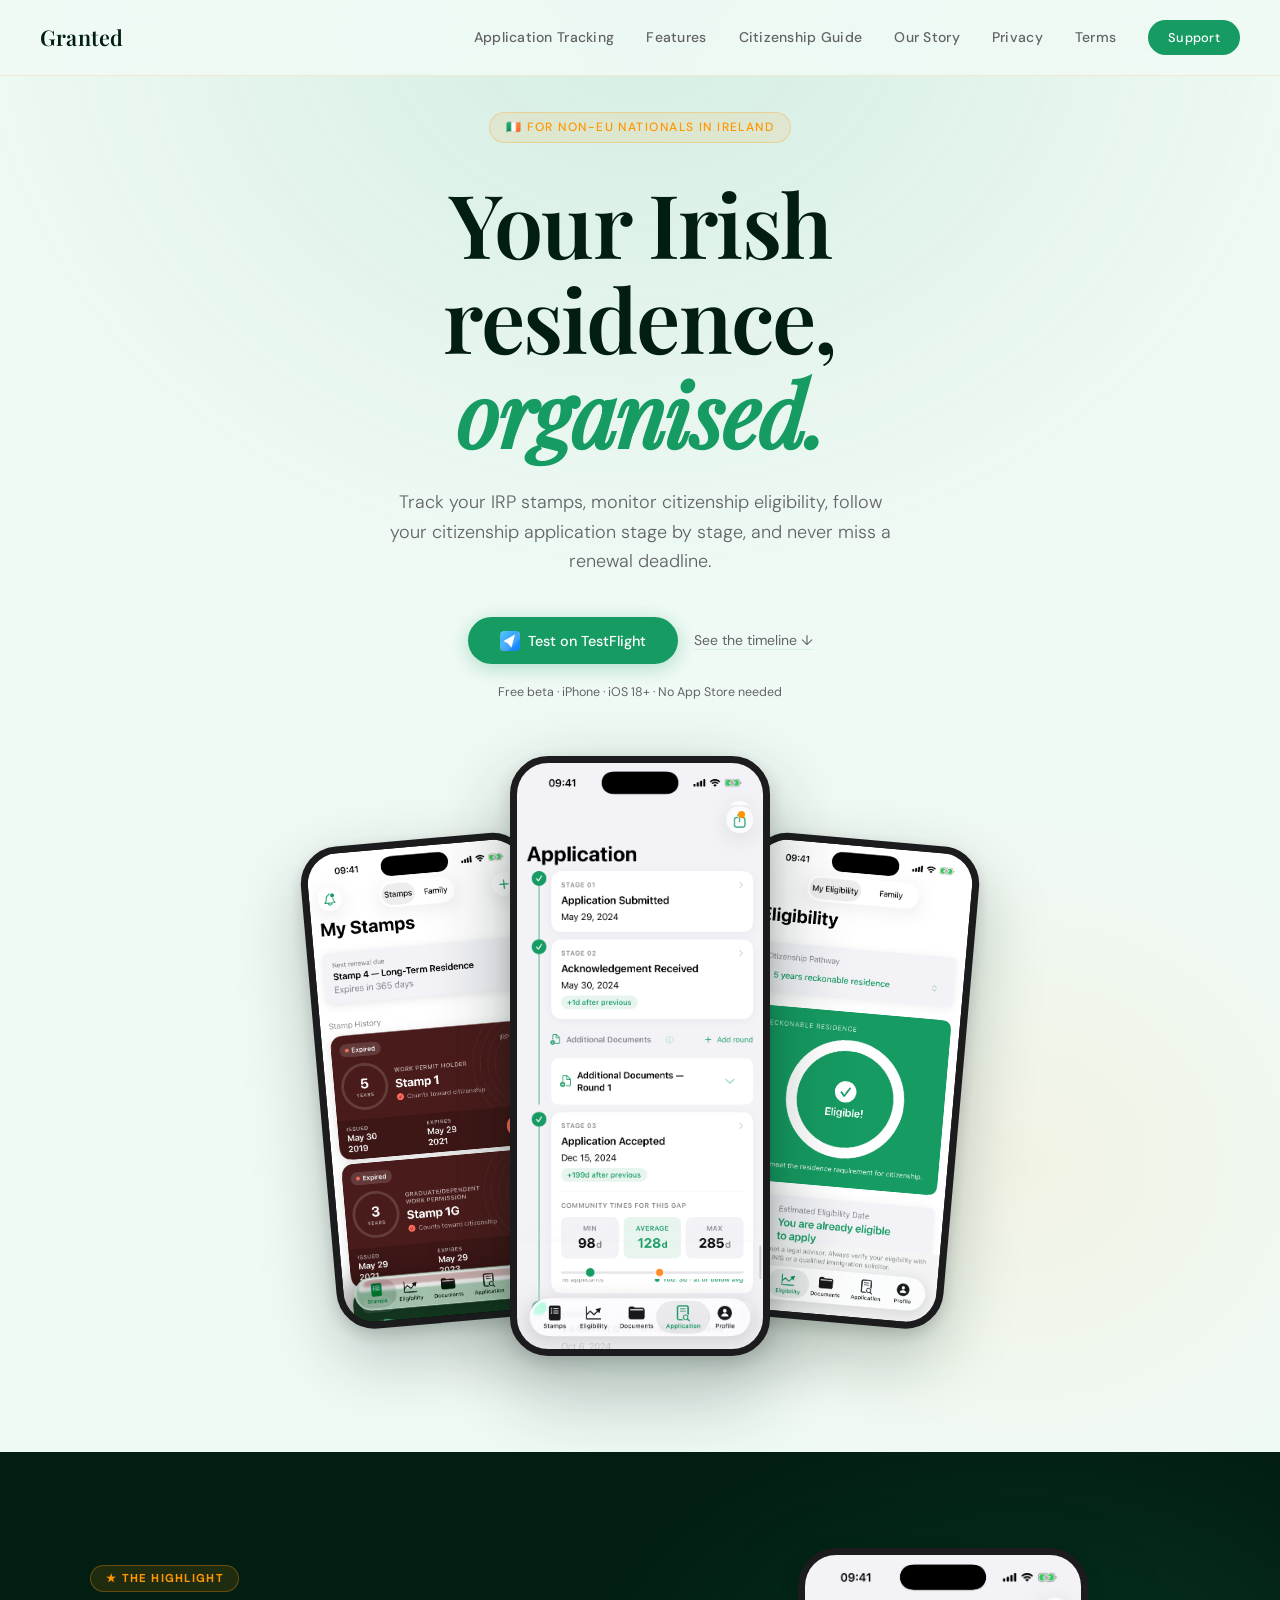
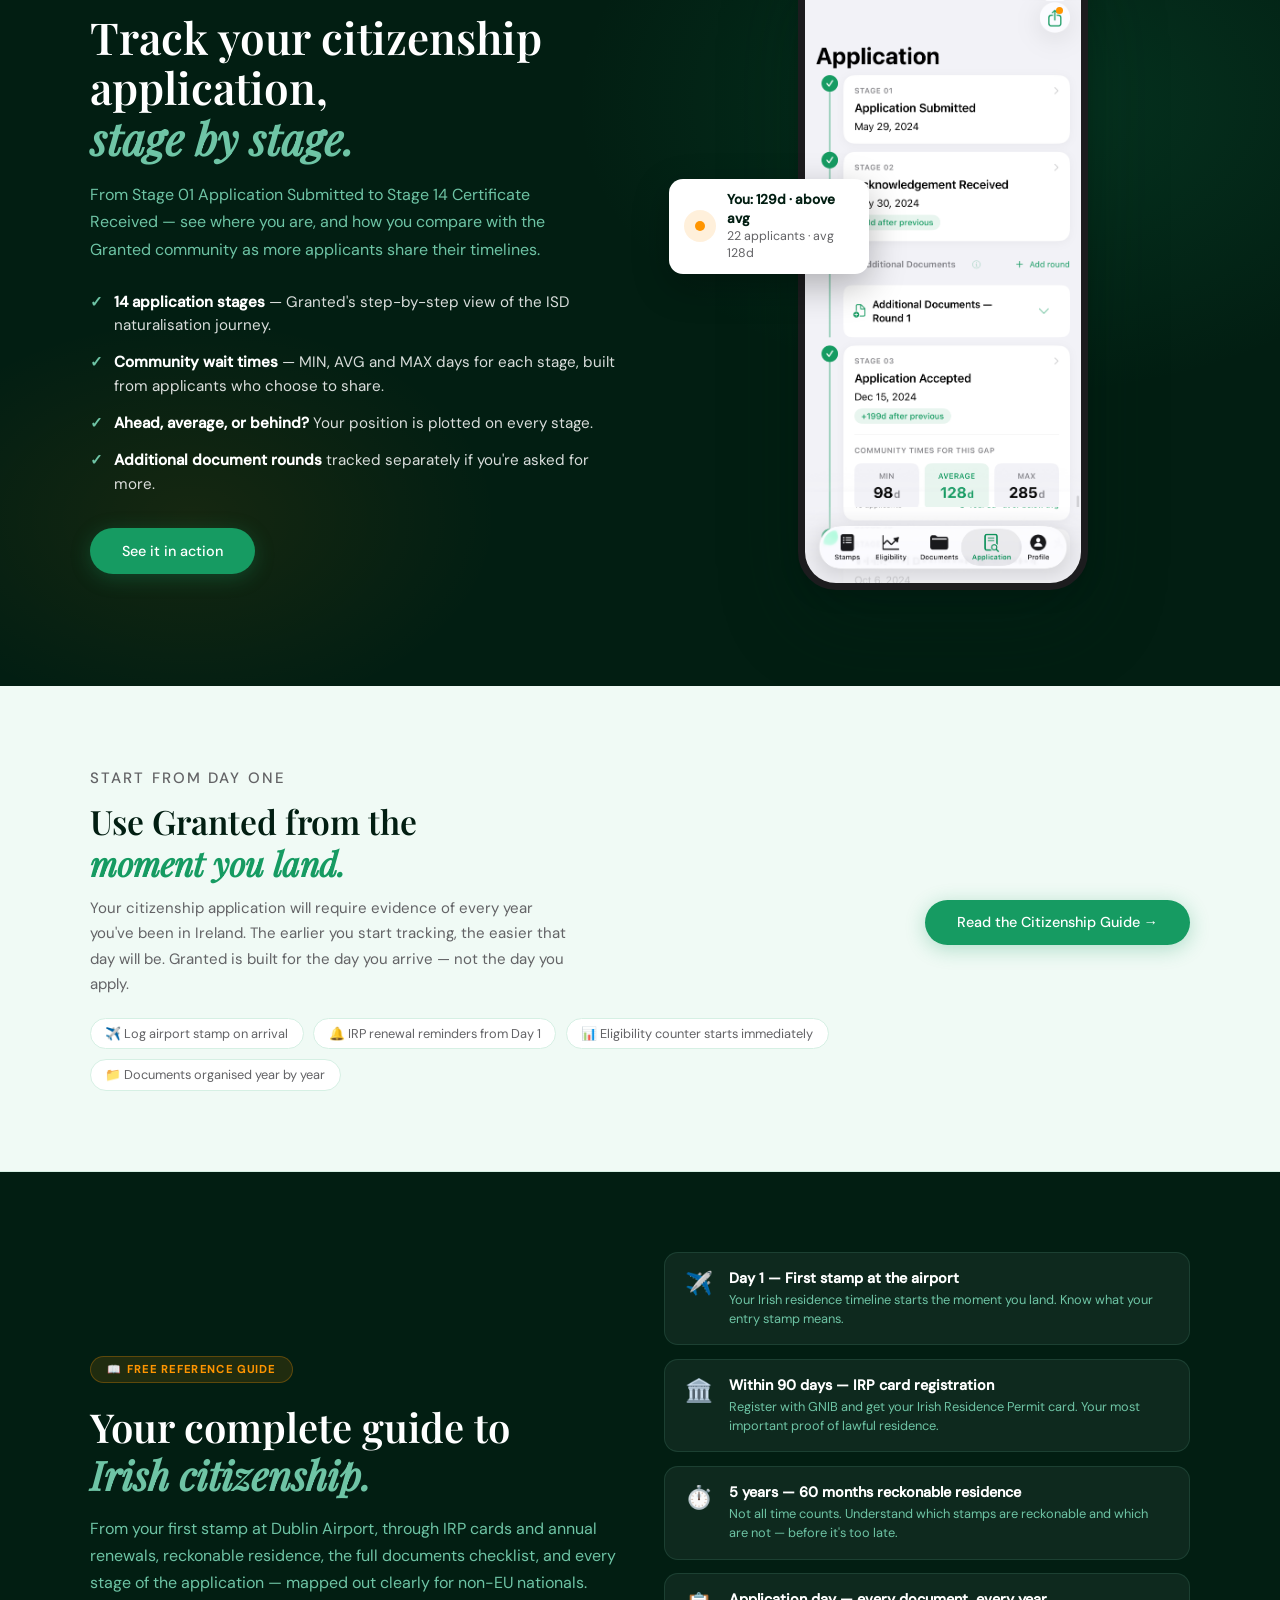
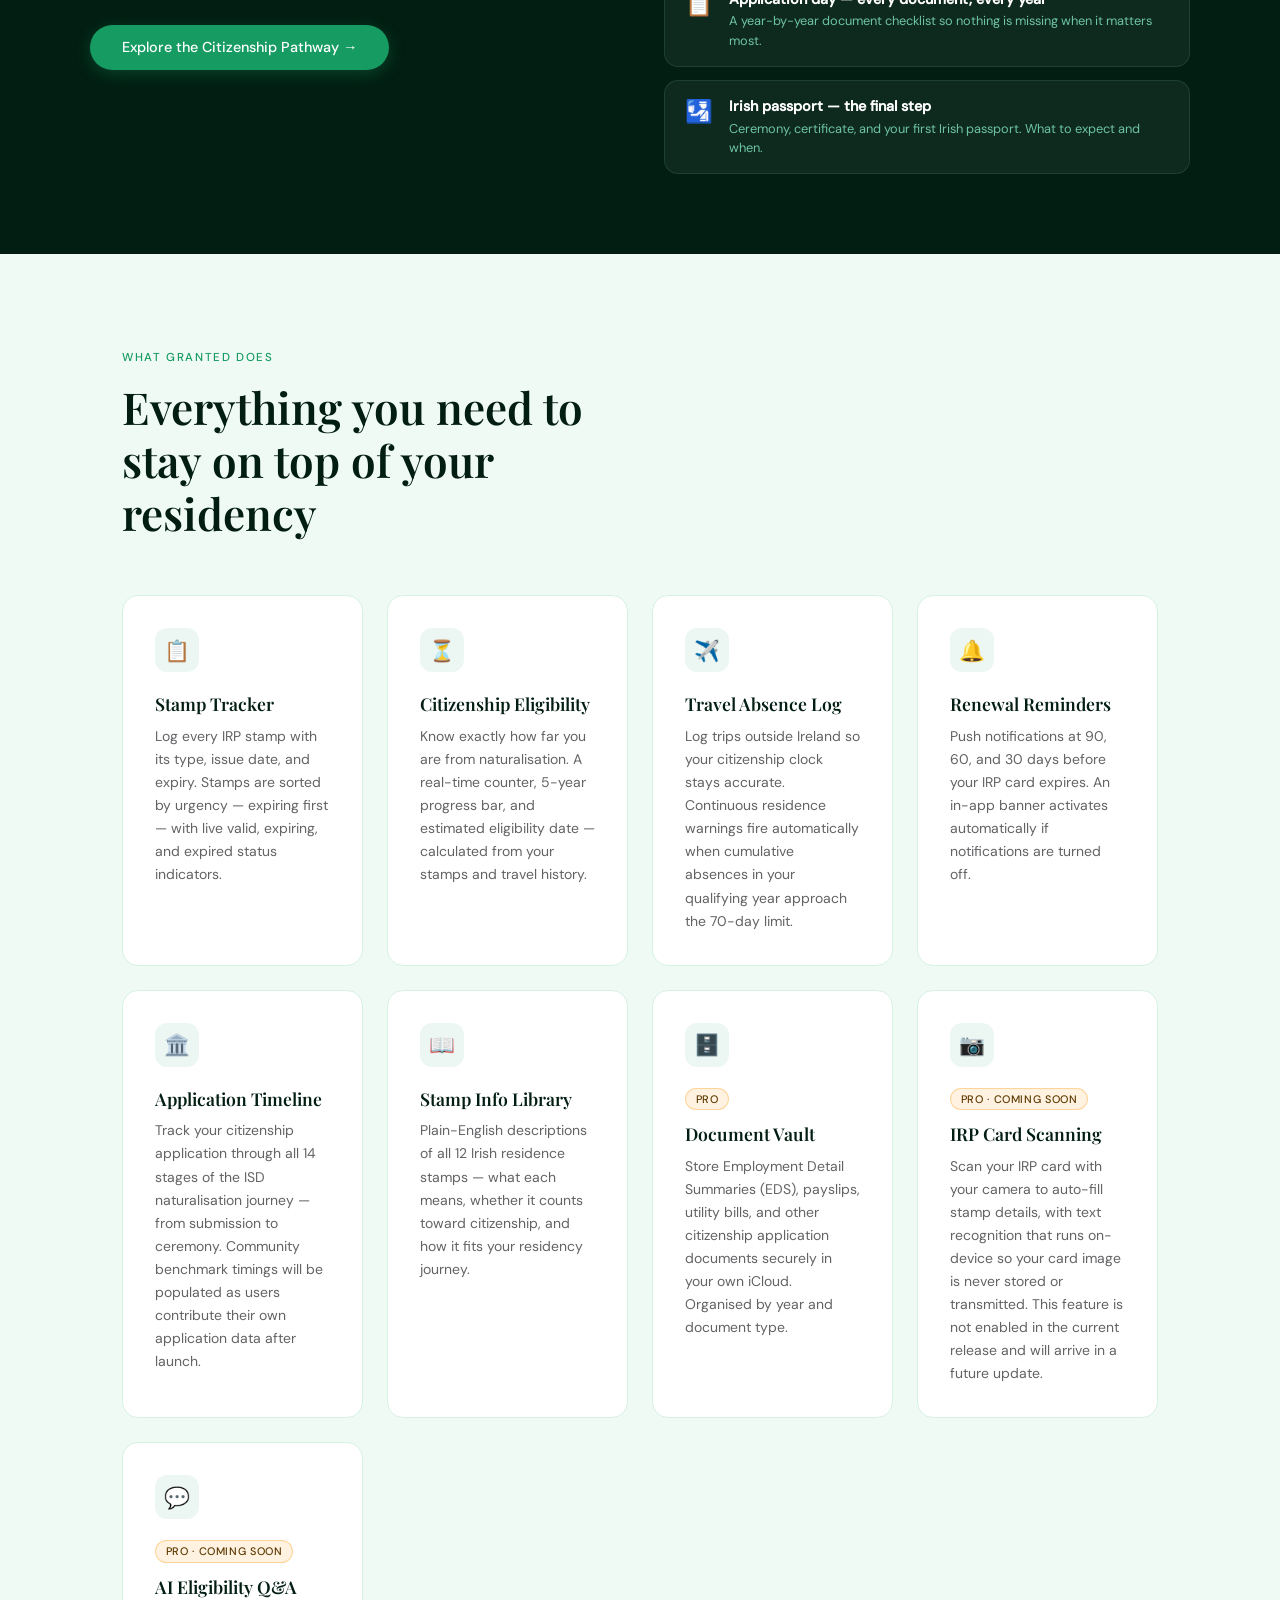
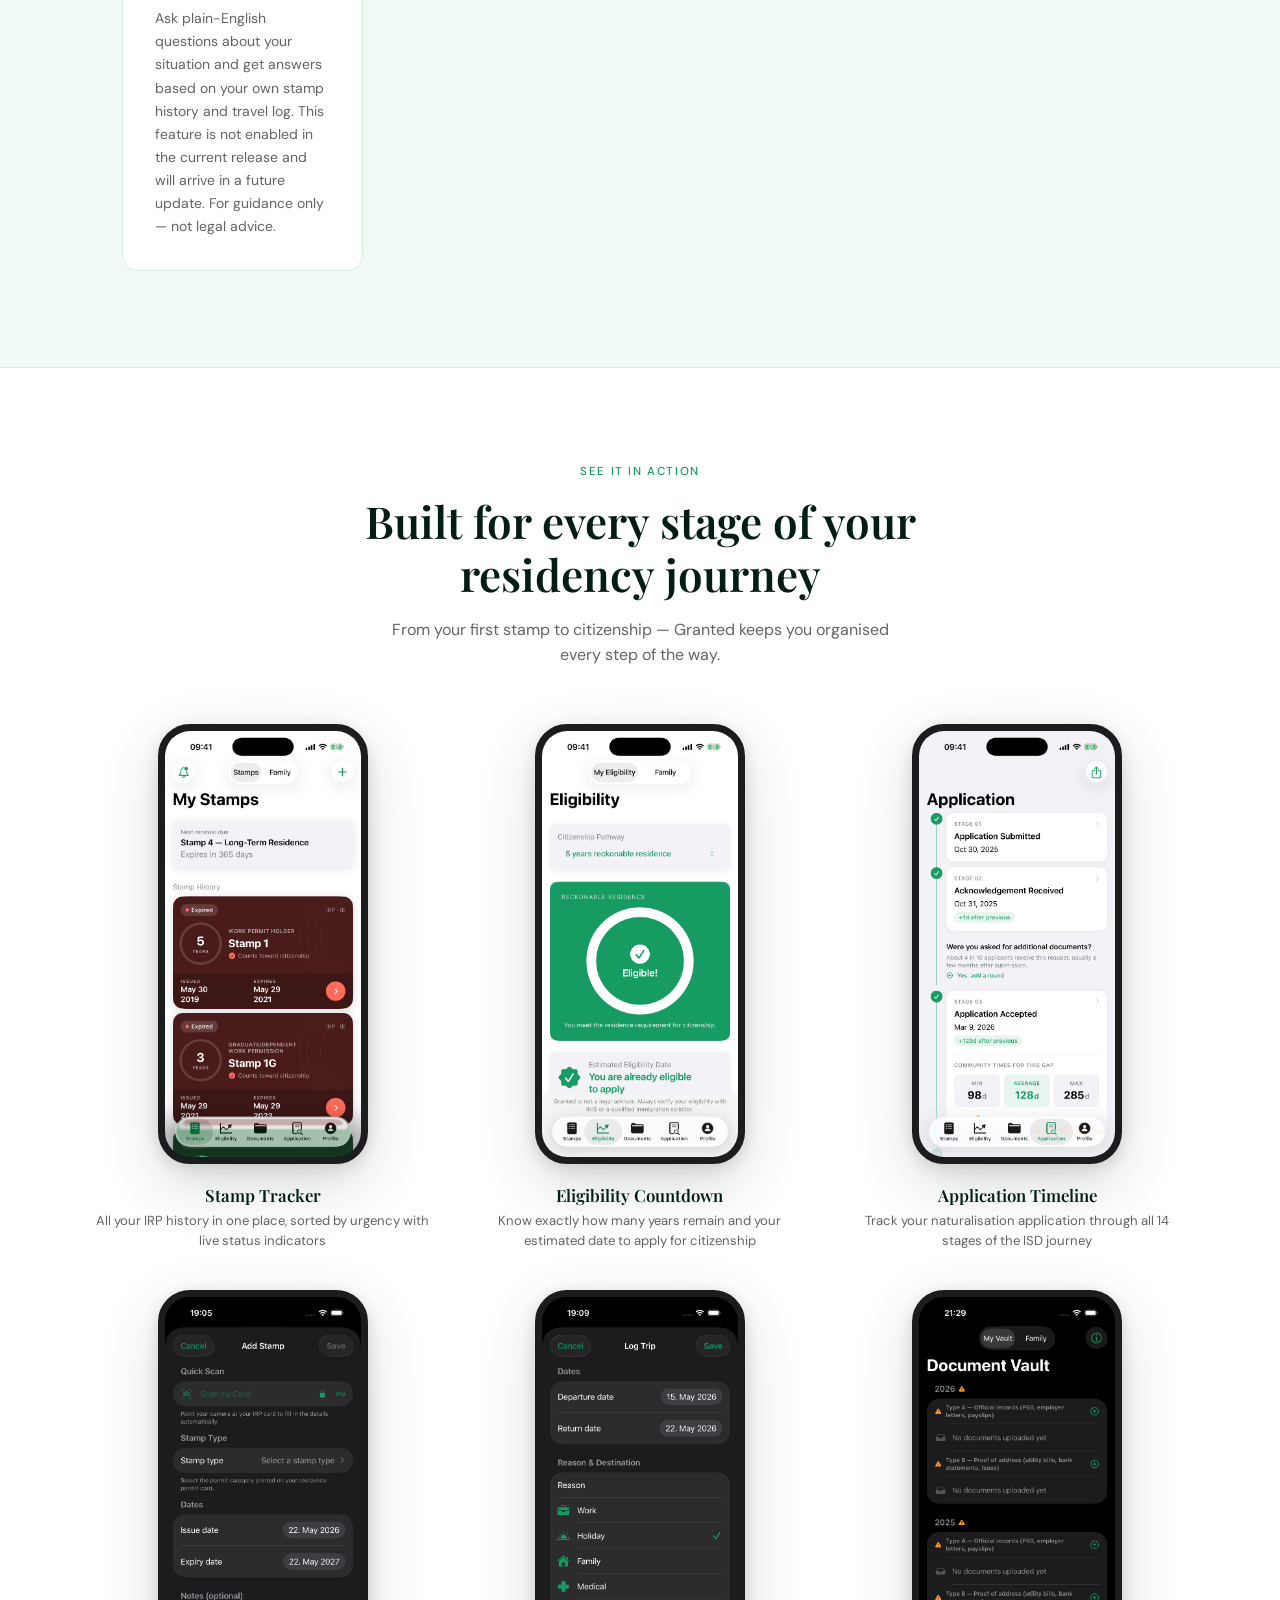
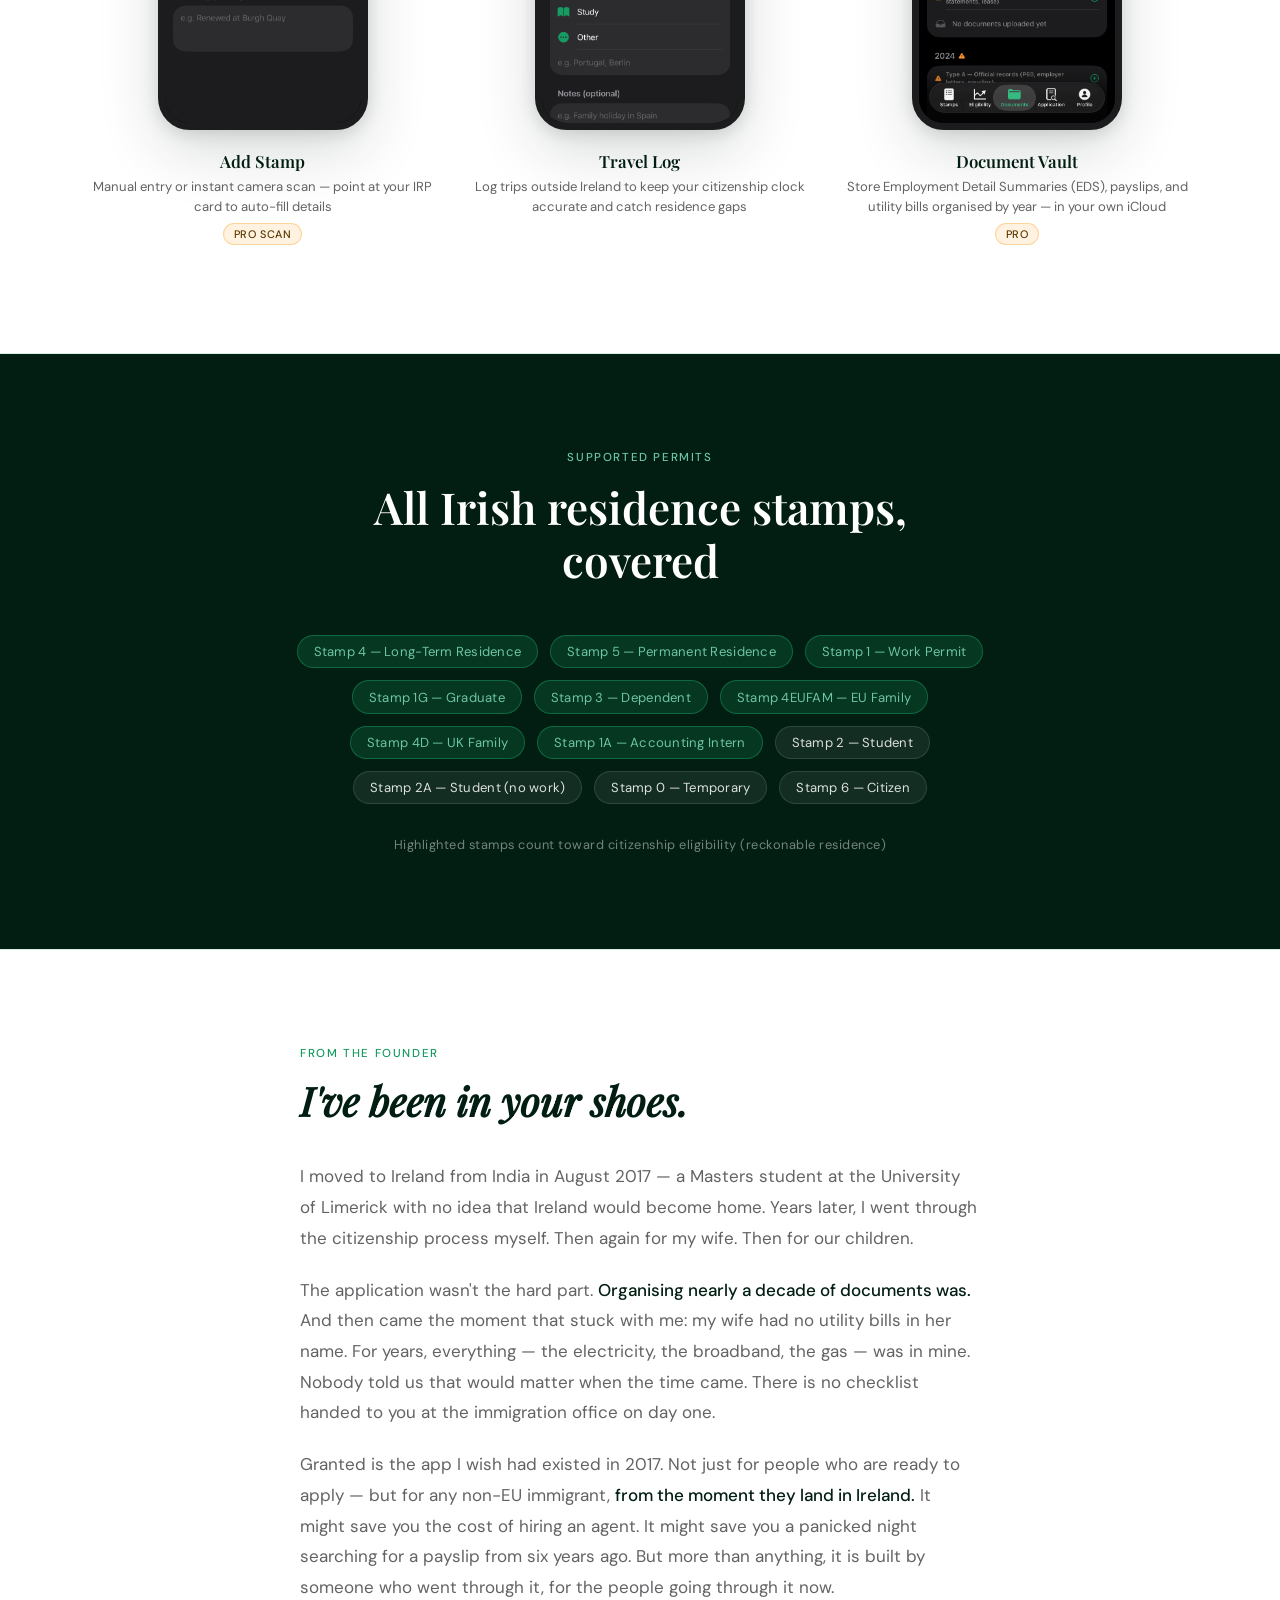
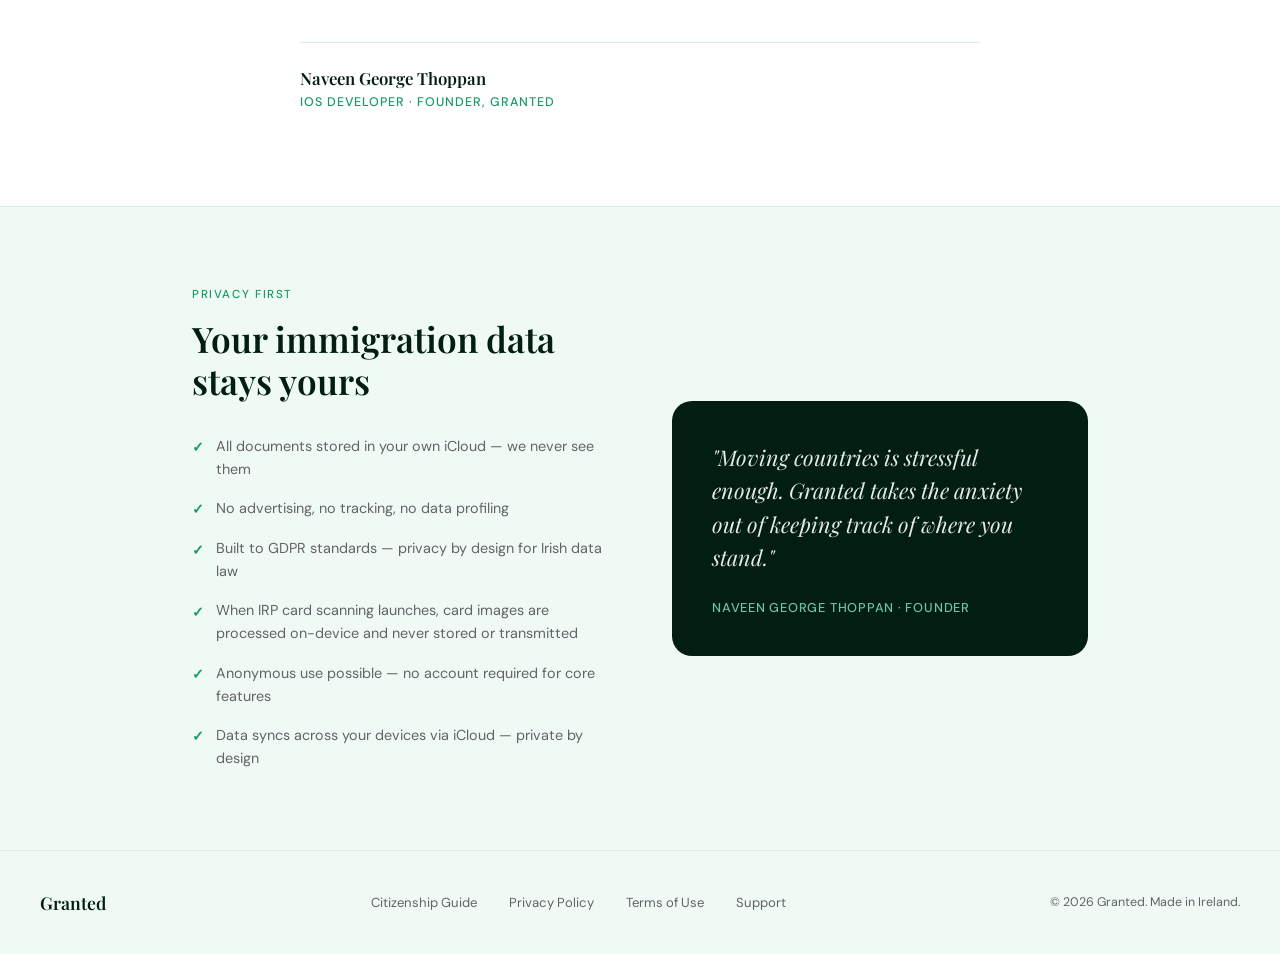
==== index.html @ 0821fcbb "fix(privacy): self-host web fonts; remove Google Fonts CDN Eliminates the third-party request to fon" ====
<!DOCTYPE html>
<html lang="en">
<head>
  <meta charset="UTF-8" />
  <meta name="viewport" content="width=device-width, initial-scale=1.0" />
  <title>Granted — Your Irish Residence, Organised</title>
  <meta name="description" content="Granted helps non-EU nationals in Ireland track IRP stamps, monitor citizenship eligibility, store documents, and never miss a renewal deadline." />
  <link rel="stylesheet" href="/fonts/fonts.css" />
  <style>
    *, *::before, *::after { box-sizing: border-box; margin: 0; padding: 0; }

    :root {
      --green-900:    #021E12;
      --green-700:    #0A5C38;
      --green-600:    #0F7A4A;
      --green-500:    #169B62;
      --green-400:    #3AAE82;
      --green-300:    #6EC4A5;
      --green-100:    #D6F0E4;
      --green-50:     #F0FAF5;
      --amber:        #FF9500;
      --amber-800:    #5C3900;
      --neutral-900:  #1C1C1E;
      --neutral-700:  #48484A;
      --neutral-600:  #636366;
      --neutral-100:  #F2F2F7;
      --white:        #ffffff;

      /* Semantic aliases kept for CSS legibility */
      --green-deep:   var(--green-900);
      --green-mid:    var(--green-700);
      --green-light:  var(--green-500);
      --gold:         var(--amber);
      --cream:        var(--green-50);
      --cream-dim:    var(--green-100);
      --text-main:    var(--neutral-900);
      --text-muted:   var(--neutral-600);
    }

    html { scroll-behavior: smooth; }

    /* Offset anchor links so fixed nav doesn't cover section headings */
    #features, #pricing, #story, #screenshots, #application-tracking {
      scroll-margin-top: 88px;
    }

    body {
      font-family: 'DM Sans', sans-serif;
      background: var(--cream);
      color: var(--text-main);
      -webkit-font-smoothing: antialiased;
    }

    /* ── NAV ── */
    nav {
      position: fixed; top: 0; left: 0; right: 0; z-index: 100;
      display: flex; align-items: center; justify-content: space-between;
      padding: 1.25rem 2.5rem;
      background: rgba(240,250,245,0.88);
      backdrop-filter: blur(12px);
      border-bottom: 1px solid rgba(255,149,0,0.14);
    }
    .nav-logo {
      font-family: 'Playfair Display', serif;
      font-size: 1.35rem;
      font-weight: 600;
      color: var(--green-deep);
      text-decoration: none;
      letter-spacing: 0.01em;
    }
    .nav-links { display: flex; gap: 2rem; align-items: center; }
    .nav-links a {
      font-size: 0.875rem;
      font-weight: 500;
      color: var(--text-muted);
      text-decoration: none;
      letter-spacing: 0.02em;
      transition: color 0.2s;
    }
    .nav-links a:hover { color: var(--green-deep); }
    .nav-cta {
      font-size: 0.8rem !important;
      font-weight: 500 !important;
      color: var(--white) !important;
      background: var(--green-500);
      padding: 0.55rem 1.25rem;
      border-radius: 100px;
      transition: background 0.2s !important;
    }
    .nav-cta:hover { background: var(--green-600) !important; }

    /* ── HERO ── */
    .hero {
      min-height: 100vh;
      display: flex; flex-direction: column; align-items: center; justify-content: center;
      padding: 7rem 2rem 5rem;
      text-align: center;
      position: relative;
      overflow: hidden;
    }
    .hero::before {
      content: '';
      position: absolute; inset: 0;
      background:
        radial-gradient(ellipse 80% 60% at 50% 0%, rgba(22,155,98,0.13) 0%, transparent 70%),
        radial-gradient(ellipse 50% 40% at 80% 80%, rgba(255,149,0,0.07) 0%, transparent 60%);
      pointer-events: none;
    }
    .hero-eyebrow {
      display: inline-flex; align-items: center; gap: 0.5rem;
      font-size: 0.75rem;
      font-weight: 500;
      letter-spacing: 0.12em;
      text-transform: uppercase;
      color: var(--amber);
      background: rgba(255,149,0,0.1);
      border: 1px solid rgba(255,149,0,0.28);
      padding: 0.4rem 1rem;
      border-radius: 100px;
      margin-bottom: 2rem;
      opacity: 0;
      animation: fadeUp 0.7s 0.2s forwards;
    }
    .hero h1 {
      font-family: 'Playfair Display', serif;
      font-size: clamp(2.8rem, 7vw, 5.5rem);
      font-weight: 600;
      line-height: 1.08;
      letter-spacing: -0.02em;
      color: var(--green-deep);
      max-width: 780px;
      opacity: 0;
      animation: fadeUp 0.7s 0.35s forwards;
    }
    .hero h1 em {
      font-style: italic;
      color: var(--green-500);
    }
    .hero-sub {
      margin-top: 1.75rem;
      font-size: 1.125rem;
      font-weight: 300;
      line-height: 1.65;
      color: var(--text-muted);
      max-width: 520px;
      opacity: 0;
      animation: fadeUp 0.7s 0.5s forwards;
    }
    .hero-actions {
      display: flex; align-items: center; gap: 1rem;
      margin-top: 2.5rem;
      opacity: 0;
      animation: fadeUp 0.7s 0.65s forwards;
    }
    .btn-primary {
      display: inline-flex; align-items: center; gap: 0.5rem;
      font-family: 'DM Sans', sans-serif;
      font-size: 0.9rem;
      font-weight: 500;
      color: var(--white);
      background: var(--green-500);
      padding: 0.85rem 2rem;
      border-radius: 100px;
      text-decoration: none;
      transition: background 0.2s, transform 0.15s;
      box-shadow: 0 4px 20px rgba(22,155,98,0.3);
    }
    .btn-primary:hover { background: var(--green-600); transform: translateY(-1px); }
    .btn-secondary {
      font-size: 0.875rem;
      font-weight: 400;
      color: var(--text-muted);
      text-decoration: none;
      border-bottom: 1px solid var(--cream-dim);
      transition: color 0.2s, border-color 0.2s;
    }
    .btn-secondary:hover { color: var(--green-deep); border-color: var(--amber); }
    .hero-note {
      margin-top: 1.25rem;
      font-size: 0.78rem;
      color: var(--text-muted);
      opacity: 0;
      animation: fadeUp 0.7s 0.8s forwards;
    }

    /* ── FEATURES ── */
    .features {
      padding: 6rem 2rem;
      max-width: 1100px;
      margin: 0 auto;
    }
    .section-label {
      font-size: 0.72rem;
      font-weight: 500;
      letter-spacing: 0.14em;
      text-transform: uppercase;
      color: var(--green-500);
      margin-bottom: 1rem;
    }
    .section-title {
      font-family: 'Playfair Display', serif;
      font-size: clamp(1.8rem, 4vw, 2.75rem);
      font-weight: 600;
      line-height: 1.2;
      color: var(--green-deep);
      max-width: 520px;
    }
    .features-grid {
      display: grid;
      grid-template-columns: repeat(auto-fit, minmax(240px, 1fr));
      gap: 1.5rem;
      margin-top: 3.5rem;
    }
    .feature-card {
      background: var(--white);
      border: 1px solid var(--cream-dim);
      border-radius: 16px;
      padding: 2rem;
      transition: border-color 0.2s, transform 0.2s;
      position: relative;
    }
    .feature-card:hover { border-color: rgba(22,155,98,0.4); transform: translateY(-3px); }
    .feature-icon {
      width: 44px; height: 44px;
      background: rgba(22,155,98,0.08);
      border-radius: 12px;
      display: flex; align-items: center; justify-content: center;
      font-size: 1.3rem;
      margin-bottom: 1.25rem;
    }
    .feature-card h3 {
      font-family: 'Playfair Display', serif;
      font-size: 1.1rem;
      font-weight: 600;
      color: var(--green-deep);
      margin-bottom: 0.6rem;
    }
    .feature-card p {
      font-size: 0.875rem;
      line-height: 1.65;
      color: var(--text-muted);
    }
    .badge {
      display: inline-block;
      font-size: 0.68rem;
      font-weight: 500;
      letter-spacing: 0.06em;
      text-transform: uppercase;
      padding: 0.2rem 0.6rem;
      border-radius: 100px;
      margin-bottom: 0.75rem;
    }
    .badge-pro {
      background: rgba(255,149,0,0.12);
      color: var(--amber-800);
      border: 1px solid rgba(255,149,0,0.32);
    }

    /* ── STAMP SECTION ── */
    .stamps-section {
      background: var(--green-900);
      padding: 6rem 2rem;
      text-align: center;
    }
    .stamps-section .section-label { color: var(--green-300); }
    .stamps-section .section-title { color: var(--white); margin: 0 auto 3rem; text-align: center; max-width: 560px; }
    .stamps-grid {
      display: flex; flex-wrap: wrap; justify-content: center; gap: 0.75rem;
      max-width: 700px; margin: 0 auto;
    }
    .stamp-pill {
      background: rgba(255,255,255,0.07);
      border: 1px solid rgba(255,255,255,0.12);
      color: rgba(255,255,255,0.85);
      font-size: 0.82rem;
      font-weight: 400;
      padding: 0.45rem 1rem;
      border-radius: 100px;
      letter-spacing: 0.02em;
    }
    .stamp-pill.highlight {
      background: rgba(22,155,98,0.2);
      border-color: rgba(22,155,98,0.5);
      color: var(--green-300);
    }

    /* ── TRUST / GDPR BANNER ── */
    .trust-section {
      padding: 5rem 2rem;
      max-width: 960px;
      margin: 0 auto;
      display: grid;
      grid-template-columns: 1fr 1fr;
      gap: 4rem;
      align-items: center;
    }
    .trust-section .section-title { font-size: clamp(1.6rem, 3vw, 2.2rem); }
    .trust-list { list-style: none; margin-top: 2rem; display: flex; flex-direction: column; gap: 1rem; }
    .trust-list li {
      display: flex; align-items: flex-start; gap: 0.75rem;
      font-size: 0.9rem; line-height: 1.6; color: var(--text-muted);
    }
    .trust-list li::before {
      content: '✓';
      color: var(--green-500);
      font-weight: 600;
      flex-shrink: 0;
      margin-top: 0.1rem;
    }
    .trust-card {
      background: var(--green-900);
      border-radius: 20px;
      padding: 2.5rem;
      color: var(--white);
    }
    .trust-card p {
      font-family: 'Playfair Display', serif;
      font-size: 1.35rem;
      font-weight: 400;
      font-style: italic;
      line-height: 1.55;
      color: rgba(255,255,255,0.9);
    }
    .trust-card-author {
      margin-top: 1.5rem;
      font-size: 0.8rem;
      font-weight: 500;
      letter-spacing: 0.06em;
      text-transform: uppercase;
      color: var(--green-300);
    }

    /* ── FOUNDER / STORY ── */
    .founder-section {
      padding: 6rem 2rem;
      background: var(--white);
      border-top: 1px solid var(--cream-dim);
      border-bottom: 1px solid var(--cream-dim);
    }
    .founder-inner {
      max-width: 680px;
      margin: 0 auto;
    }
    .founder-heading {
      font-family: 'Playfair Display', serif;
      font-size: clamp(1.8rem, 4vw, 2.5rem);
      font-weight: 600;
      font-style: italic;
      color: var(--green-deep);
      margin: 0.75rem 0 2.25rem;
      line-height: 1.2;
    }
    .founder-body {
      display: flex;
      flex-direction: column;
      gap: 1.35rem;
    }
    .founder-body p {
      font-size: 1.0625rem;
      line-height: 1.8;
      color: var(--text-muted);
    }
    .founder-body strong {
      color: var(--green-deep);
      font-weight: 500;
    }
    .founder-sig {
      margin-top: 2.5rem;
      padding-top: 1.5rem;
      border-top: 1px solid var(--cream-dim);
      display: flex;
      flex-direction: column;
      gap: 0.3rem;
    }
    .founder-name {
      font-family: 'Playfair Display', serif;
      font-size: 1.05rem;
      font-weight: 600;
      color: var(--green-deep);
    }
    .founder-role {
      font-size: 0.78rem;
      font-weight: 500;
      letter-spacing: 0.08em;
      text-transform: uppercase;
      color: var(--green-500);
    }

    /* ── FOOTER ── */
    footer {
      border-top: 1px solid var(--cream-dim);
      padding: 2.5rem 2.5rem;
      display: flex; align-items: center; justify-content: space-between;
      flex-wrap: wrap; gap: 1rem;
    }
    .footer-logo {
      font-family: 'Playfair Display', serif;
      font-size: 1.1rem;
      color: var(--green-deep);
      font-weight: 600;
    }
    .footer-links { display: flex; gap: 2rem; }
    .footer-links a {
      font-size: 0.82rem;
      color: var(--text-muted);
      text-decoration: none;
      transition: color 0.2s;
    }
    .footer-links a:hover { color: var(--green-deep); }
    .footer-copy { font-size: 0.78rem; color: var(--text-muted); }

    /* ── HERO PHONES ── */
    .hero-phones {
      display: flex;
      justify-content: center;
      align-items: center;
      gap: 0;
      margin-top: 3.5rem;
      padding-bottom: 1rem;
      opacity: 0;
      animation: fadeUp 0.9s 1s forwards;
    }
    .hero-phone {
      width: 230px;
      border-radius: 38px;
      overflow: hidden;
      border: 7px solid #1c1c1e;
      box-shadow:
        0 28px 70px rgba(2,30,18,0.26),
        0 6px 16px rgba(0,0,0,0.16),
        inset 0 0 0 1px rgba(255,255,255,0.04);
      background: #000;
      flex-shrink: 0;
      position: relative;
    }
    .hero-phone img { width: 100%; display: block; }
    .hp-left  { transform: rotate(-5deg) translateY(28px) translateX(36px); z-index: 1; }
    .hp-center-ti { z-index: 3; box-shadow: 0 36px 90px rgba(2,30,18,0.38), 0 10px 24px rgba(0,0,0,0.22); }
    .hp-right { transform: rotate(5deg)  translateY(28px) translateX(-36px); z-index: 2; }

    /* ── APP PREVIEW ── */
    .app-preview {
      background: var(--white);
      border-top: 1px solid var(--cream-dim);
      border-bottom: 1px solid var(--cream-dim);
      padding: 6rem 2rem;
    }
    .app-preview-inner {
      max-width: 1100px;
      margin: 0 auto;
      text-align: center;
    }
    .section-sub {
      font-size: 1rem;
      color: var(--text-muted);
      margin-top: 1rem;
      max-width: 500px;
      margin-left: auto;
      margin-right: auto;
      line-height: 1.6;
    }
    .preview-grid {
      display: grid;
      grid-template-columns: repeat(3, 1fr);
      gap: 2.5rem 2rem;
      margin-top: 3.5rem;
      align-items: start;
    }
    .preview-item {
      display: flex;
      flex-direction: column;
      align-items: center;
      gap: 1.25rem;
    }
    .preview-phone {
      width: 100%;
      max-width: 210px;
      border-radius: 32px;
      overflow: hidden;
      border: 7px solid #1c1c1e;
      box-shadow:
        0 20px 60px rgba(2,30,18,0.16),
        0 4px 16px rgba(0,0,0,0.12),
        inset 0 0 0 1px rgba(255,255,255,0.04);
      background: #000;
      transition: transform 0.25s, box-shadow 0.25s;
    }
    .preview-phone:hover {
      transform: translateY(-6px);
      box-shadow: 0 30px 80px rgba(2,30,18,0.22), 0 6px 20px rgba(0,0,0,0.14);
    }
    .preview-phone img { width: 100%; display: block; }
    .preview-caption { text-align: center; }
    .preview-caption h4 {
      font-family: 'Playfair Display', serif;
      font-size: 1.05rem;
      font-weight: 600;
      color: var(--green-deep);
    }
    .preview-caption p {
      font-size: 0.82rem;
      color: var(--text-muted);
      margin-top: 0.3rem;
      line-height: 1.5;
    }
    .preview-caption .badge { margin-top: 0.4rem; }

    /* ── CITIZENSHIP GUIDE BANNER ── */
    .guide-banner {
      background: var(--green-deep);
      padding: 5rem 2rem;
    }
    .guide-banner-inner {
      max-width: 1100px; margin: 0 auto;
      display: grid; grid-template-columns: 1fr 1fr;
      gap: 3rem; align-items: center;
    }
    .guide-banner-text .badge-pill {
      display: inline-block;
      font-size: 0.68rem; font-weight: 600;
      letter-spacing: 0.12em; text-transform: uppercase;
      color: var(--gold);
      background: rgba(255,149,0,0.12);
      border: 1px solid rgba(255,149,0,0.28);
      border-radius: 100px; padding: 0.35rem 1rem;
      margin-bottom: 1.25rem;
    }
    .guide-banner-text h2 {
      font-family: 'Playfair Display', serif;
      font-size: clamp(1.75rem, 3.5vw, 2.5rem);
      font-weight: 600; color: var(--white);
      line-height: 1.2; margin-bottom: 1rem;
    }
    .guide-banner-text h2 em { font-style: italic; color: var(--green-300); }
    .guide-banner-text p {
      font-size: 1rem; color: var(--green-300);
      line-height: 1.7; margin-bottom: 1.75rem;
    }
    .guide-banner-link {
      display: inline-block;
      background: var(--green-500); color: var(--white);
      font-size: 0.9rem; font-weight: 500;
      padding: 0.85rem 2rem; border-radius: 100px;
      text-decoration: none;
      box-shadow: 0 4px 16px rgba(22,155,98,0.3);
      transition: background 0.2s, transform 0.2s;
    }
    .guide-banner-link:hover { background: var(--green-600); transform: translateY(-2px); }
    .guide-steps {
      display: flex; flex-direction: column; gap: 0.85rem;
    }
    .guide-step {
      display: flex; align-items: flex-start; gap: 1rem;
      background: rgba(255,255,255,0.05);
      border: 1.5px solid rgba(110,196,165,0.15);
      border-radius: 14px; padding: 1rem 1.25rem;
      transition: background 0.2s, border-color 0.2s;
    }
    .guide-step:hover { background: rgba(255,255,255,0.09); border-color: rgba(110,196,165,0.3); }
    .guide-step-icon { font-size: 1.4rem; flex-shrink: 0; }
    .guide-step-text h4 {
      font-size: 0.9rem; font-weight: 600;
      color: var(--white); margin-bottom: 0.2rem;
    }
    .guide-step-text p {
      font-size: 0.8rem; color: var(--green-300); line-height: 1.5;
    }
    @media (max-width: 800px) {
      .guide-banner-inner { grid-template-columns: 1fr; gap: 2rem; }
    }

    /* ── DAY ONE EMPHASIS ── */
    .day-one-section {
      background: var(--cream);
      padding: 5rem 2rem;
      border-bottom: 1.5px solid var(--green-100);
    }
    .day-one-inner {
      max-width: 1100px; margin: 0 auto;
      display: flex; align-items: center; justify-content: space-between;
      gap: 2rem; flex-wrap: wrap;
    }
    .day-one-text { flex: 1; min-width: 260px; }
    .day-one-text .section-label { margin-bottom: 0.5rem; }
    .day-one-text h2 {
      font-family: 'Playfair Display', serif;
      font-size: clamp(1.5rem, 3vw, 2.1rem);
      font-weight: 600; color: var(--green-deep);
      line-height: 1.25; margin-bottom: 0.75rem;
    }
    .day-one-text h2 em { font-style: italic; color: var(--green-500); }
    .day-one-text p {
      font-size: 0.9375rem; color: var(--text-muted);
      line-height: 1.7; max-width: 480px;
    }
    .day-one-chips {
      display: flex; gap: 0.6rem; flex-wrap: wrap; margin-top: 1.25rem;
    }
    .d1-chip {
      display: flex; align-items: center; gap: 0.4rem;
      font-size: 0.8rem; color: var(--text-muted);
      background: var(--white);
      border: 1.5px solid var(--green-100);
      border-radius: 100px; padding: 0.4rem 0.9rem;
    }
    .day-one-cta { flex-shrink: 0; }
    .day-one-cta a {
      display: block; margin-bottom: 0.75rem;
    }

    /* ── SCROLLING APPLICATION TIMELINE PHONE ── */
    .ti-phone {
      --top-h: 42px;
      --bot-h: 70px;
      --viewport-h: 488px;
      width: 260px;
      height: calc(var(--top-h) + var(--viewport-h) + var(--bot-h));
      border-radius: 38px;
      background: #000;
      border: 7px solid #1c1c1e;
      overflow: hidden;
      position: relative;
      box-shadow:
        0 32px 80px rgba(2,30,18,0.32),
        0 6px 20px rgba(0,0,0,0.14),
        inset 0 0 0 1px rgba(255,255,255,0.04);
      flex-shrink: 0;
    }
    .ti-phone--large {
      --top-h: 46px;
      --bot-h: 76px;
      --viewport-h: 520px;
      width: 290px;
    }
    .ti-chrome {
      width: 100%;
      background-image: url("screenshots/application_timeline_light_full.png");
      background-size: 100% auto;
      background-repeat: no-repeat;
      position: absolute;
      left: 0; right: 0;
      z-index: 2;
    }
    .ti-top { top: 0; height: var(--top-h); background-position: 0 0; }
    .ti-bot { bottom: 0; height: var(--bot-h); background-position: 0 100%; }
    .ti-viewport {
      position: absolute;
      top: var(--top-h); bottom: var(--bot-h);
      left: 0; right: 0;
      overflow: hidden;
    }
    .ti-viewport img {
      width: 100%;
      height: auto;
      display: block;
      animation: ti-scroll 28s cubic-bezier(0.4,0,0.4,1) infinite alternate;
    }
    .ti-live-dot {
      position: absolute;
      top: calc(var(--top-h) + 6px);
      right: 18px;
      width: 7px; height: 7px;
      border-radius: 50%;
      background: var(--amber);
      box-shadow: 0 0 0 0 rgba(255,149,0,0.55);
      animation: ti-pulse 1.8s ease-out infinite;
      z-index: 3;
    }
    @keyframes ti-scroll {
      0%   { transform: translateY(0); }
      100% { transform: translateY(var(--scroll-end, 0)); }
    }
    @keyframes ti-pulse {
      0%   { box-shadow: 0 0 0 0 rgba(255,149,0,0.55); }
      100% { box-shadow: 0 0 0 14px rgba(255,149,0,0); }
    }
    @media (prefers-reduced-motion: reduce) {
      .ti-viewport img, .ti-live-dot { animation: none; }
    }

    /* ── APPLICATION TRACKING DEEP-DIVE ── */
    .app-track-section {
      background: var(--green-900);
      padding: 6rem 2rem;
      position: relative;
      overflow: hidden;
    }
    .app-track-section::before {
      content: '';
      position: absolute; inset: 0;
      background:
        radial-gradient(ellipse 50% 50% at 80% 30%, rgba(22,155,98,0.18) 0%, transparent 70%),
        radial-gradient(ellipse 40% 40% at 15% 80%, rgba(255,149,0,0.08) 0%, transparent 60%);
      pointer-events: none;
    }
    .app-track-inner {
      max-width: 1100px; margin: 0 auto;
      display: grid; grid-template-columns: 1.1fr 1fr;
      gap: 4rem; align-items: center;
      position: relative;
    }
    .app-track-text .section-label {
      color: var(--amber);
    }
    .app-track-text .star-pill {
      display: inline-block;
      font-size: 0.68rem; font-weight: 600;
      letter-spacing: 0.14em; text-transform: uppercase;
      color: var(--amber);
      background: rgba(255,149,0,0.12);
      border: 1px solid rgba(255,149,0,0.32);
      border-radius: 100px; padding: 0.35rem 0.95rem;
      margin-bottom: 1.25rem;
    }
    .app-track-text h2 {
      font-family: 'Playfair Display', serif;
      font-size: clamp(1.9rem, 4vw, 2.75rem);
      font-weight: 600; color: var(--white);
      line-height: 1.15; margin-bottom: 1.1rem;
    }
    .app-track-text h2 em { font-style: italic; color: var(--green-300); }
    .app-track-text > p {
      font-size: 1rem; color: var(--green-300);
      line-height: 1.7; margin-bottom: 1.75rem;
      max-width: 480px;
    }
    .app-track-list { list-style: none; display: flex; flex-direction: column; gap: 0.85rem; margin-bottom: 2rem; }
    .app-track-list li {
      position: relative;
      padding-left: 1.5rem;
      font-size: 0.95rem; color: rgba(255,255,255,0.85);
      line-height: 1.55;
    }
    .app-track-list li::before {
      content: '✓';
      position: absolute;
      left: 0; top: 0;
      color: var(--green-300); font-weight: 700;
    }
    .app-track-list strong { color: var(--white); font-weight: 600; }
    .app-track-phone {
      display: flex; justify-content: center;
      position: relative;
    }
    .app-track-badge {
      position: absolute;
      top: 36%; left: -28px;
      background: var(--white);
      border-radius: 14px;
      padding: 0.75rem 0.95rem;
      box-shadow: 0 12px 36px rgba(0,0,0,0.28);
      display: flex; align-items: center; gap: 0.7rem;
      z-index: 4;
      max-width: 200px;
    }
    .app-track-badge-dot {
      width: 32px; height: 32px;
      border-radius: 50%;
      background: rgba(255,149,0,0.14);
      display: flex; align-items: center; justify-content: center;
      flex-shrink: 0;
    }
    .app-track-badge-dot::after {
      content: ''; width: 10px; height: 10px;
      border-radius: 50%; background: var(--amber);
    }
    .app-track-badge-text { font-size: 0.78rem; line-height: 1.35; }
    .app-track-badge-text strong { display: block; color: var(--green-deep); font-size: 0.85rem; font-weight: 600; }
    .app-track-badge-text span { color: var(--text-muted); }
    @media (max-width: 800px) {
      .app-track-inner { grid-template-columns: 1fr; gap: 2.5rem; }
      .app-track-badge { left: 8px; top: 30%; }
    }

    /* ── MOBILE NAV TOGGLE ── */
    .nav-toggle {
      display: none;
      background: none; border: none; cursor: pointer;
      padding: 0; width: 32px; height: 32px;
      flex-direction: column; justify-content: center; align-items: stretch;
      gap: 5px;
    }
    .nav-toggle span {
      display: block; height: 2px; width: 100%;
      background: var(--green-deep);
      border-radius: 2px;
      transition: transform 0.25s, opacity 0.25s;
      transform-origin: center;
    }
    .nav-toggle[aria-expanded="true"] span:nth-child(1) { transform: translateY(7px) rotate(45deg); }
    .nav-toggle[aria-expanded="true"] span:nth-child(2) { opacity: 0; }
    .nav-toggle[aria-expanded="true"] span:nth-child(3) { transform: translateY(-7px) rotate(-45deg); }

    /* ── ANIMATIONS ── */
    @keyframes fadeUp {
      from { opacity: 0; transform: translateY(18px); }
      to   { opacity: 1; transform: translateY(0); }
    }

    /* ── RESPONSIVE ── */
    @media (max-width: 720px) {
      nav { padding: 1rem 1.25rem; }
      .nav-toggle { display: flex; }
      .nav-links {
        position: absolute;
        top: 100%; left: 0; right: 0;
        flex-direction: column;
        gap: 0;
        background: rgba(240,250,245,0.96);
        backdrop-filter: blur(14px);
        border-bottom: 1px solid rgba(255,149,0,0.18);
        padding: 0 1.25rem;
        max-height: 0;
        overflow: hidden;
        transition: max-height 0.32s ease, padding 0.32s ease;
      }
      .nav-links.is-open {
        max-height: 520px;
        padding: 0.4rem 1.25rem 1.5rem;
      }
      .nav-links a {
        padding: 0.9rem 0.25rem;
        border-bottom: 1px solid rgba(22,155,98,0.08);
        width: 100%;
        font-size: 0.95rem;
      }
      .nav-links a:last-child { border-bottom: none; }
      .nav-cta {
        margin-top: 0.75rem;
        text-align: center;
        padding: 0.7rem 1.25rem !important;
      }
      .trust-section { grid-template-columns: 1fr; gap: 2rem; }
      footer { flex-direction: column; align-items: flex-start; }
      .hero-phones { margin-top: 2.5rem; }
      .hero-phone { display: none; }
      .ti-phone { --viewport-h: 380px; width: 220px; }
      .preview-grid { grid-template-columns: 1fr; }
    }
    @media (min-width: 721px) and (max-width: 960px) {
      .preview-grid { grid-template-columns: repeat(2, 1fr); }
      .hero-phone { width: 180px; }
      .ti-phone { width: 210px; --viewport-h: 400px; }
      .hp-left  { transform: rotate(-5deg) translateY(22px) translateX(24px); }
      .hp-right { transform: rotate(5deg) translateY(22px) translateX(-24px); }
    }
  </style>
</head>
<body>

  <nav>
    <a class="nav-logo" href="/">Granted</a>
    <button class="nav-toggle" aria-label="Open menu" aria-expanded="false" aria-controls="nav-menu">
      <span></span><span></span><span></span>
    </button>
    <div class="nav-links" id="nav-menu">
      <a href="#application-tracking">Application Tracking</a>
      <a href="#features">Features</a>
<a href="/citizenship.html">Citizenship Guide</a>
      <a href="#story">Our Story</a>
      <a href="/privacy.html">Privacy</a>
      <a href="/terms.html">Terms</a>
      <a href="/support.html" class="nav-cta">Support</a>
    </div>
  </nav>

  <!-- HERO -->
  <section class="hero">
    <div class="hero-eyebrow">🇮🇪 For non-EU nationals in Ireland</div>
    <h1>Your Irish residence,<br /><em>organised.</em></h1>
    <p class="hero-sub">
      Track your IRP stamps, monitor citizenship eligibility, follow your citizenship application stage by stage, and never miss a renewal deadline.
    </p>
    <div class="hero-actions">
      <a href="https://testflight.apple.com/join/8v3RVQeP" target="_blank" rel="noopener" class="btn-primary">
        <svg width="20" height="20" viewBox="0 0 20 20" fill="none" xmlns="http://www.w3.org/2000/svg" aria-hidden="true">
          <rect width="20" height="20" rx="4.5" fill="white" fill-opacity="0.25"/>
          <rect width="20" height="20" rx="4.5" fill="url(#tf-grad)"/>
          <defs>
            <linearGradient id="tf-grad" x1="0" y1="0" x2="20" y2="20" gradientUnits="userSpaceOnUse">
              <stop offset="0%" stop-color="#5AC8FA"/>
              <stop offset="100%" stop-color="#0A7AFF"/>
            </linearGradient>
          </defs>
          <path d="M20 0L20 8L8 20L0 20L0 12Z" fill="white" fill-opacity="0.12"/>
          <path d="M3.5 10L15 3.5L11.5 16.5L8 12.5L3.5 10Z" fill="white"/>
          <path d="M8 12.5L9.8 10.2L11.5 16.5L8 12.5Z" fill="white" fill-opacity="0.45"/>
        </svg>
        Test on TestFlight
      </a>
      <a href="#application-tracking" class="btn-secondary">See the timeline ↓</a>
    </div>
    <p class="hero-note">Free beta · iPhone · iOS 18+ · No App Store needed</p>
    <div class="hero-phones" aria-hidden="true">
      <div class="hero-phone hp-left">
        <img src="screenshots/01_my_stamps.png" alt="" loading="eager" />
      </div>
      <div class="ti-phone hp-center-ti">
        <div class="ti-chrome ti-top"></div>
        <div class="ti-viewport">
          <img src="screenshots/application_timeline_light_full_content.png" alt="Application Timeline scrolling through all 14 ISD stages" width="1206" height="8218" loading="eager" />
        </div>
        <div class="ti-chrome ti-bot"></div>
        <span class="ti-live-dot" aria-hidden="true"></span>
      </div>
      <div class="hero-phone hp-right">
        <img src="screenshots/02_eligibility.png" alt="" loading="eager" />
      </div>
    </div>
  </section>

  <!-- APPLICATION TRACKING DEEP-DIVE -->
  <section class="app-track-section" id="application-tracking">
    <div class="app-track-inner">
      <div class="app-track-text">
        <span class="star-pill">★ The highlight</span>
        <h2>Track your citizenship application,<br /><em>stage by stage.</em></h2>
        <p>From Stage 01 Application Submitted to Stage 14 Certificate Received — see where you are, and how you compare with the Granted community as more applicants share their timelines.</p>
        <ul class="app-track-list">
          <li><strong>14 application stages</strong> — Granted's step-by-step view of the ISD naturalisation journey.</li>
          <li><strong>Community wait times</strong> — MIN, AVG and MAX days for each stage, built from applicants who choose to share.</li>
          <li><strong>Ahead, average, or behind?</strong> Your position is plotted on every stage.</li>
          <li><strong>Additional document rounds</strong> tracked separately if you're asked for more.</li>
        </ul>
        <a href="#screenshots" class="btn-primary">See it in action</a>
      </div>
      <div class="app-track-phone">
        <div class="ti-phone ti-phone--large">
          <div class="ti-chrome ti-top"></div>
          <div class="ti-viewport">
            <img src="screenshots/application_timeline_light_full_content.png" alt="" width="1206" height="8218" loading="eager" />
          </div>
          <div class="ti-chrome ti-bot"></div>
          <span class="ti-live-dot" aria-hidden="true"></span>
        </div>
        <div class="app-track-badge" aria-hidden="true">
          <div class="app-track-badge-dot"></div>
          <div class="app-track-badge-text">
            <strong>You: 129d · above avg</strong>
            <span>22 applicants · avg 128d</span>
          </div>
        </div>
      </div>
    </div>
  </section>

  <!-- DAY ONE EMPHASIS -->
  <section class="day-one-section">
    <div class="day-one-inner">
      <div class="day-one-text">
        <p class="section-label">Start from Day One</p>
        <h2>Use Granted from the<br><em>moment you land.</em></h2>
        <p>Your citizenship application will require evidence of every year you've been in Ireland. The earlier you start tracking, the easier that day will be. Granted is built for the day you arrive — not the day you apply.</p>
        <div class="day-one-chips">
          <span class="d1-chip">✈️ Log airport stamp on arrival</span>
          <span class="d1-chip">🔔 IRP renewal reminders from Day 1</span>
          <span class="d1-chip">📊 Eligibility counter starts immediately</span>
          <span class="d1-chip">📁 Documents organised year by year</span>
        </div>
      </div>
      <div class="day-one-cta">
        <a href="/citizenship.html" class="btn-primary">Read the Citizenship Guide →</a>
</div>
    </div>
  </section>

  <!-- CITIZENSHIP GUIDE BANNER -->
  <section class="guide-banner">
    <div class="guide-banner-inner">
      <div class="guide-banner-text">
        <div class="badge-pill">📖 Free Reference Guide</div>
        <h2>Your complete guide to<br><em>Irish citizenship.</em></h2>
        <p>From your first stamp at Dublin Airport, through IRP cards and annual renewals, reckonable residence, the full documents checklist, and every stage of the application — mapped out clearly for non-EU nationals.</p>
        <a href="/citizenship.html" class="guide-banner-link">Explore the Citizenship Pathway →</a>
      </div>
      <div class="guide-steps">
        <div class="guide-step">
          <span class="guide-step-icon">✈️</span>
          <div class="guide-step-text">
            <h4>Day 1 — First stamp at the airport</h4>
            <p>Your Irish residence timeline starts the moment you land. Know what your entry stamp means.</p>
          </div>
        </div>
        <div class="guide-step">
          <span class="guide-step-icon">🏛️</span>
          <div class="guide-step-text">
            <h4>Within 90 days — IRP card registration</h4>
            <p>Register with GNIB and get your Irish Residence Permit card. Your most important proof of lawful residence.</p>
          </div>
        </div>
        <div class="guide-step">
          <span class="guide-step-icon">⏱️</span>
          <div class="guide-step-text">
            <h4>5 years — 60 months reckonable residence</h4>
            <p>Not all time counts. Understand which stamps are reckonable and which are not — before it's too late.</p>
          </div>
        </div>
        <div class="guide-step">
          <span class="guide-step-icon">📋</span>
          <div class="guide-step-text">
            <h4>Application day — every document, every year</h4>
            <p>A year-by-year document checklist so nothing is missing when it matters most.</p>
          </div>
        </div>
        <div class="guide-step">
          <span class="guide-step-icon">🛂</span>
          <div class="guide-step-text">
            <h4>Irish passport — the final step</h4>
            <p>Ceremony, certificate, and your first Irish passport. What to expect and when.</p>
          </div>
        </div>
      </div>
    </div>
  </section>

  <!-- FEATURES -->
  <section class="features" id="features">
    <p class="section-label">What Granted does</p>
    <h2 class="section-title">Everything you need to stay on top of your residency</h2>
    <div class="features-grid">

      <div class="feature-card">
        <div class="feature-icon">📋</div>
        <h3>Stamp Tracker</h3>
        <p>Log every IRP stamp with its type, issue date, and expiry. Stamps are sorted by urgency — expiring first — with live valid, expiring, and expired status indicators.</p>
      </div>

      <div class="feature-card">
        <div class="feature-icon">⏳</div>
        <h3>Citizenship Eligibility</h3>
        <p>Know exactly how far you are from naturalisation. A real-time counter, 5-year progress bar, and estimated eligibility date — calculated from your stamps and travel history.</p>
      </div>

      <div class="feature-card">
        <div class="feature-icon">✈️</div>
        <h3>Travel Absence Log</h3>
        <p>Log trips outside Ireland so your citizenship clock stays accurate. Continuous residence warnings fire automatically when cumulative absences in your qualifying year approach the 70-day limit.</p>
      </div>

      <div class="feature-card">
        <div class="feature-icon">🔔</div>
        <h3>Renewal Reminders</h3>
        <p>Push notifications at 90, 60, and 30 days before your IRP card expires. An in-app banner activates automatically if notifications are turned off.</p>
      </div>

      <div class="feature-card">
        <div class="feature-icon">🏛️</div>
        <h3>Application Timeline</h3>
        <p>Track your citizenship application through all 14 stages of the ISD naturalisation journey — from submission to ceremony. Community benchmark timings will be populated as users contribute their own application data after launch.</p>
      </div>

      <div class="feature-card">
        <div class="feature-icon">📖</div>
        <h3>Stamp Info Library</h3>
        <p>Plain-English descriptions of all 12 Irish residence stamps — what each means, whether it counts toward citizenship, and how it fits your residency journey.</p>
      </div>

      <div class="feature-card">
        <div class="feature-icon">🗄️</div>
        <div class="badge badge-pro">Pro</div>
        <h3>Document Vault</h3>
        <p>Store Employment Detail Summaries (EDS), payslips, utility bills, and other citizenship application documents securely in your own iCloud. Organised by year and document type.</p>
      </div>

      <div class="feature-card">
        <div class="feature-icon">📷</div>
        <div class="badge badge-pro">Pro · Coming soon</div>
        <h3>IRP Card Scanning</h3>
        <p>Scan your IRP card with your camera to auto-fill stamp details, with text recognition that runs on-device so your card image is never stored or transmitted. This feature is not enabled in the current release and will arrive in a future update.</p>
      </div>

      <div class="feature-card">
        <div class="feature-icon">💬</div>
        <div class="badge badge-pro">Pro · Coming soon</div>
        <h3>AI Eligibility Q&amp;A</h3>
        <p>Ask plain-English questions about your situation and get answers based on your own stamp history and travel log. This feature is not enabled in the current release and will arrive in a future update. For guidance only — not legal advice.</p>
      </div>

    </div>
  </section>

  <!-- APP PREVIEW -->
  <section class="app-preview" id="screenshots">
    <div class="app-preview-inner">
      <p class="section-label">See it in action</p>
      <h2 class="section-title" style="margin: 0 auto; text-align: center; max-width: 560px;">Built for every stage of your residency journey</h2>
      <p class="section-sub">From your first stamp to citizenship — Granted keeps you organised every step of the way.</p>
      <div class="preview-grid">

        <div class="preview-item">
          <div class="preview-phone">
            <img src="screenshots/01_my_stamps.png" alt="Stamp Tracker showing IRP history with valid, expiring, and expired status indicators" loading="lazy" />
          </div>
          <div class="preview-caption">
            <h4>Stamp Tracker</h4>
            <p>All your IRP history in one place, sorted by urgency with live status indicators</p>
          </div>
        </div>

        <div class="preview-item">
          <div class="preview-phone">
            <img src="screenshots/02_eligibility.png" alt="Citizenship Eligibility showing 4 years accumulated and estimated eligibility date" loading="lazy" />
          </div>
          <div class="preview-caption">
            <h4>Eligibility Countdown</h4>
            <p>Know exactly how many years remain and your estimated date to apply for citizenship</p>
          </div>
        </div>

        <div class="preview-item">
          <div class="preview-phone">
            <img src="screenshots/04_application_top.png" alt="Application Timeline showing ISD citizenship application stages" loading="lazy" />
          </div>
          <div class="preview-caption">
            <h4>Application Timeline</h4>
            <p>Track your naturalisation application through all 14 stages of the ISD journey</p>
          </div>
        </div>

        <div class="preview-item">
          <div class="preview-phone">
            <img src="screenshots/06_add_stamp.png" alt="Add Stamp form with IRP card scanning Pro feature" loading="lazy" />
          </div>
          <div class="preview-caption">
            <h4>Add Stamp</h4>
            <p>Manual entry or instant camera scan — point at your IRP card to auto-fill details</p>
            <span class="badge badge-pro">Pro scan</span>
          </div>
        </div>

        <div class="preview-item">
          <div class="preview-phone">
            <img src="screenshots/08_log_trip.png" alt="Log Trip form for tracking travel outside Ireland" loading="lazy" />
          </div>
          <div class="preview-caption">
            <h4>Travel Log</h4>
            <p>Log trips outside Ireland to keep your citizenship clock accurate and catch residence gaps</p>
          </div>
        </div>

        <div class="preview-item">
          <div class="preview-phone">
            <img src="screenshots/10_document_vault_pro.png" alt="Document Vault organised by year for citizenship documents" loading="lazy" />
          </div>
          <div class="preview-caption">
            <h4>Document Vault</h4>
            <p>Store Employment Detail Summaries (EDS), payslips, and utility bills organised by year — in your own iCloud</p>
            <span class="badge badge-pro">Pro</span>
          </div>
        </div>

      </div>
    </div>
  </section>

  <!-- STAMPS -->
  <section class="stamps-section">
    <p class="section-label">Supported permits</p>
    <h2 class="section-title">All Irish residence stamps, covered</h2>
    <div class="stamps-grid">
      <span class="stamp-pill highlight">Stamp 4 — Long-Term Residence</span>
      <span class="stamp-pill highlight">Stamp 5 — Permanent Residence</span>
      <span class="stamp-pill highlight">Stamp 1 — Work Permit</span>
      <span class="stamp-pill highlight">Stamp 1G — Graduate</span>
      <span class="stamp-pill highlight">Stamp 3 — Dependent</span>
      <span class="stamp-pill highlight">Stamp 4EUFAM — EU Family</span>
      <span class="stamp-pill highlight">Stamp 4D — UK Family</span>
      <span class="stamp-pill highlight">Stamp 1A — Accounting Intern</span>
      <span class="stamp-pill">Stamp 2 — Student</span>
      <span class="stamp-pill">Stamp 2A — Student (no work)</span>
      <span class="stamp-pill">Stamp 0 — Temporary</span>
      <span class="stamp-pill">Stamp 6 — Citizen</span>
    </div>
    <p style="margin-top:2rem;font-size:0.8rem;color:rgba(255,255,255,0.45);letter-spacing:0.04em;">Highlighted stamps count toward citizenship eligibility (reckonable residence)</p>
  </section>

  <!-- FOUNDER STORY -->
  <section class="founder-section" id="story">
    <div class="founder-inner">
      <p class="section-label">From the founder</p>
      <h2 class="founder-heading">I've been in your shoes.</h2>
      <div class="founder-body">
        <p>
          I moved to Ireland from India in August 2017 — a Masters student at the University of Limerick with no idea that Ireland would become home. Years later, I went through the citizenship process myself. Then again for my wife. Then for our children.
        </p>
        <p>
          The application wasn't the hard part. <strong>Organising nearly a decade of documents was.</strong> And then came the moment that stuck with me: my wife had no utility bills in her name. For years, everything — the electricity, the broadband, the gas — was in mine. Nobody told us that would matter when the time came. There is no checklist handed to you at the immigration office on day one.
        </p>
        <p>
          Granted is the app I wish had existed in 2017. Not just for people who are ready to apply — but for any non-EU immigrant, <strong>from the moment they land in Ireland.</strong> It might save you the cost of hiring an agent. It might save you a panicked night searching for a payslip from six years ago. But more than anything, it is built by someone who went through it, for the people going through it now.
        </p>
      </div>
      <div class="founder-sig">
        <span class="founder-name">Naveen George Thoppan</span>
        <span class="founder-role">iOS Developer &middot; Founder, Granted</span>
      </div>
    </div>
  </section>

  <!-- TRUST -->
  <section class="trust-section">
    <div>
      <p class="section-label">Privacy first</p>
      <h2 class="section-title">Your immigration data stays yours</h2>
      <ul class="trust-list">
        <li>All documents stored in your own iCloud — we never see them</li>
        <li>No advertising, no tracking, no data profiling</li>
        <li>Built to GDPR standards — privacy by design for Irish data law</li>
        <li>When IRP card scanning launches, card images are processed on-device and never stored or transmitted</li>
        <li>Anonymous use possible — no account required for core features</li>
        <li>Data syncs across your devices via iCloud — private by design</li>
      </ul>
    </div>
    <div class="trust-card">
      <p>"Moving countries is stressful enough. Granted takes the anxiety out of keeping track of where you stand."</p>
      <div class="trust-card-author">Naveen George Thoppan &middot; Founder</div>
    </div>
  </section>

  <footer>
    <span class="footer-logo">Granted</span>
    <div class="footer-links">
      <a href="/citizenship.html">Citizenship Guide</a>
      <a href="/privacy.html">Privacy Policy</a>
      <a href="/terms.html">Terms of Use</a>
      <a href="/support.html">Support</a>
    </div>
    <span class="footer-copy">© 2026 Granted. Made in Ireland.</span>
  </footer>

  <script>
    // Set --scroll-end on each scrolling phone once the image's intrinsic
    // size is known, so the animation lands precisely with the image's
    // bottom aligned to the viewport bottom (no blank gap from a stale
    // calc against unloaded image height).
    (function () {
      function setEnd(phone) {
        var vp = phone.querySelector('.ti-viewport');
        var img = vp && vp.querySelector('img');
        if (!vp || !img) return;
        if (!img.complete || img.naturalHeight === 0) {
          img.addEventListener('load', function () { setEnd(phone); }, { once: true });
          return;
        }
        var dist = vp.offsetHeight - img.offsetHeight;
        phone.style.setProperty('--scroll-end', dist + 'px');
      }
      function refresh() {
        document.querySelectorAll('.ti-phone').forEach(setEnd);
      }
      if (document.readyState === 'loading') {
        document.addEventListener('DOMContentLoaded', refresh);
      } else {
        refresh();
      }
      window.addEventListener('resize', refresh);
    })();

    (function () {
      var toggle = document.querySelector('.nav-toggle');
      var menu = document.getElementById('nav-menu');
      if (!toggle || !menu) return;
      function close() {
        toggle.setAttribute('aria-expanded', 'false');
        toggle.setAttribute('aria-label', 'Open menu');
        menu.classList.remove('is-open');
      }
      toggle.addEventListener('click', function () {
        var open = toggle.getAttribute('aria-expanded') === 'true';
        if (open) { close(); } else {
          toggle.setAttribute('aria-expanded', 'true');
          toggle.setAttribute('aria-label', 'Close menu');
          menu.classList.add('is-open');
        }
      });
      // close on link tap
      menu.querySelectorAll('a').forEach(function (a) {
        a.addEventListener('click', close);
      });
      // close on escape
      document.addEventListener('keydown', function (e) {
        if (e.key === 'Escape') close();
      });
    })();
  </script>

</body>
</html>
---- fonts/fonts.css ----
/*
 * Self-hosted web fonts (no third-party CDN) — privacy: no visitor IP is sent to Google.
 * Playfair Display & DM Sans, SIL Open Font License 1.1.
 * Licences: /fonts/Playfair_Display-OFL.txt, /fonts/DMSans-OFL.txt
 */
/* latin-ext */
@font-face {
  font-family: 'DM Sans';
  font-style: normal;
  font-weight: 300;
  font-display: swap;
  src: url(/fonts/rP2Yp2ywxg089UriI5-g4vlH9VoD8Cmcqbu6-K6h9Q.woff2) format('woff2');
  unicode-range: U+0100-02BA, U+02BD-02C5, U+02C7-02CC, U+02CE-02D7, U+02DD-02FF, U+0304, U+0308, U+0329, U+1D00-1DBF, U+1E00-1E9F, U+1EF2-1EFF, U+2020, U+20A0-20AB, U+20AD-20C0, U+2113, U+2C60-2C7F, U+A720-A7FF;
}
/* latin */
@font-face {
  font-family: 'DM Sans';
  font-style: normal;
  font-weight: 300;
  font-display: swap;
  src: url(/fonts/rP2Yp2ywxg089UriI5-g4vlH9VoD8Cmcqbu0-K4.woff2) format('woff2');
  unicode-range: U+0000-00FF, U+0131, U+0152-0153, U+02BB-02BC, U+02C6, U+02DA, U+02DC, U+0304, U+0308, U+0329, U+2000-206F, U+20AC, U+2122, U+2191, U+2193, U+2212, U+2215, U+FEFF, U+FFFD;
}
/* latin-ext */
@font-face {
  font-family: 'DM Sans';
  font-style: normal;
  font-weight: 400;
  font-display: swap;
  src: url(/fonts/rP2Yp2ywxg089UriI5-g4vlH9VoD8Cmcqbu6-K6h9Q.woff2) format('woff2');
  unicode-range: U+0100-02BA, U+02BD-02C5, U+02C7-02CC, U+02CE-02D7, U+02DD-02FF, U+0304, U+0308, U+0329, U+1D00-1DBF, U+1E00-1E9F, U+1EF2-1EFF, U+2020, U+20A0-20AB, U+20AD-20C0, U+2113, U+2C60-2C7F, U+A720-A7FF;
}
/* latin */
@font-face {
  font-family: 'DM Sans';
  font-style: normal;
  font-weight: 400;
  font-display: swap;
  src: url(/fonts/rP2Yp2ywxg089UriI5-g4vlH9VoD8Cmcqbu0-K4.woff2) format('woff2');
  unicode-range: U+0000-00FF, U+0131, U+0152-0153, U+02BB-02BC, U+02C6, U+02DA, U+02DC, U+0304, U+0308, U+0329, U+2000-206F, U+20AC, U+2122, U+2191, U+2193, U+2212, U+2215, U+FEFF, U+FFFD;
}
/* latin-ext */
@font-face {
  font-family: 'DM Sans';
  font-style: normal;
  font-weight: 500;
  font-display: swap;
  src: url(/fonts/rP2Yp2ywxg089UriI5-g4vlH9VoD8Cmcqbu6-K6h9Q.woff2) format('woff2');
  unicode-range: U+0100-02BA, U+02BD-02C5, U+02C7-02CC, U+02CE-02D7, U+02DD-02FF, U+0304, U+0308, U+0329, U+1D00-1DBF, U+1E00-1E9F, U+1EF2-1EFF, U+2020, U+20A0-20AB, U+20AD-20C0, U+2113, U+2C60-2C7F, U+A720-A7FF;
}
/* latin */
@font-face {
  font-family: 'DM Sans';
  font-style: normal;
  font-weight: 500;
  font-display: swap;
  src: url(/fonts/rP2Yp2ywxg089UriI5-g4vlH9VoD8Cmcqbu0-K4.woff2) format('woff2');
  unicode-range: U+0000-00FF, U+0131, U+0152-0153, U+02BB-02BC, U+02C6, U+02DA, U+02DC, U+0304, U+0308, U+0329, U+2000-206F, U+20AC, U+2122, U+2191, U+2193, U+2212, U+2215, U+FEFF, U+FFFD;
}
/* cyrillic */
@font-face {
  font-family: 'Playfair Display';
  font-style: italic;
  font-weight: 400;
  font-display: swap;
  src: url(/fonts/nuFRD-vYSZviVYUb_rj3ij__anPXDTnCjmHKM4nYO7KN_qiTXtXA-W2r.woff2) format('woff2');
  unicode-range: U+0301, U+0400-045F, U+0490-0491, U+04B0-04B1, U+2116;
}
/* vietnamese */
@font-face {
  font-family: 'Playfair Display';
  font-style: italic;
  font-weight: 400;
  font-display: swap;
  src: url(/fonts/nuFRD-vYSZviVYUb_rj3ij__anPXDTnCjmHKM4nYO7KN_qiTXt7A-W2r.woff2) format('woff2');
  unicode-range: U+0102-0103, U+0110-0111, U+0128-0129, U+0168-0169, U+01A0-01A1, U+01AF-01B0, U+0300-0301, U+0303-0304, U+0308-0309, U+0323, U+0329, U+1EA0-1EF9, U+20AB;
}
/* latin-ext */
@font-face {
  font-family: 'Playfair Display';
  font-style: italic;
  font-weight: 400;
  font-display: swap;
  src: url(/fonts/nuFRD-vYSZviVYUb_rj3ij__anPXDTnCjmHKM4nYO7KN_qiTXt_A-W2r.woff2) format('woff2');
  unicode-range: U+0100-02BA, U+02BD-02C5, U+02C7-02CC, U+02CE-02D7, U+02DD-02FF, U+0304, U+0308, U+0329, U+1D00-1DBF, U+1E00-1E9F, U+1EF2-1EFF, U+2020, U+20A0-20AB, U+20AD-20C0, U+2113, U+2C60-2C7F, U+A720-A7FF;
}
/* latin */
@font-face {
  font-family: 'Playfair Display';
  font-style: italic;
  font-weight: 400;
  font-display: swap;
  src: url(/fonts/nuFRD-vYSZviVYUb_rj3ij__anPXDTnCjmHKM4nYO7KN_qiTXtHA-Q.woff2) format('woff2');
  unicode-range: U+0000-00FF, U+0131, U+0152-0153, U+02BB-02BC, U+02C6, U+02DA, U+02DC, U+0304, U+0308, U+0329, U+2000-206F, U+20AC, U+2122, U+2191, U+2193, U+2212, U+2215, U+FEFF, U+FFFD;
}
/* cyrillic */
@font-face {
  font-family: 'Playfair Display';
  font-style: normal;
  font-weight: 400;
  font-display: swap;
  src: url(/fonts/nuFiD-vYSZviVYUb_rj3ij__anPXDTjYgFE_.woff2) format('woff2');
  unicode-range: U+0301, U+0400-045F, U+0490-0491, U+04B0-04B1, U+2116;
}
/* vietnamese */
@font-face {
  font-family: 'Playfair Display';
  font-style: normal;
  font-weight: 400;
  font-display: swap;
  src: url(/fonts/nuFiD-vYSZviVYUb_rj3ij__anPXDTPYgFE_.woff2) format('woff2');
  unicode-range: U+0102-0103, U+0110-0111, U+0128-0129, U+0168-0169, U+01A0-01A1, U+01AF-01B0, U+0300-0301, U+0303-0304, U+0308-0309, U+0323, U+0329, U+1EA0-1EF9, U+20AB;
}
/* latin-ext */
@font-face {
  font-family: 'Playfair Display';
  font-style: normal;
  font-weight: 400;
  font-display: swap;
  src: url(/fonts/nuFiD-vYSZviVYUb_rj3ij__anPXDTLYgFE_.woff2) format('woff2');
  unicode-range: U+0100-02BA, U+02BD-02C5, U+02C7-02CC, U+02CE-02D7, U+02DD-02FF, U+0304, U+0308, U+0329, U+1D00-1DBF, U+1E00-1E9F, U+1EF2-1EFF, U+2020, U+20A0-20AB, U+20AD-20C0, U+2113, U+2C60-2C7F, U+A720-A7FF;
}
/* latin */
@font-face {
  font-family: 'Playfair Display';
  font-style: normal;
  font-weight: 400;
  font-display: swap;
  src: url(/fonts/nuFiD-vYSZviVYUb_rj3ij__anPXDTzYgA.woff2) format('woff2');
  unicode-range: U+0000-00FF, U+0131, U+0152-0153, U+02BB-02BC, U+02C6, U+02DA, U+02DC, U+0304, U+0308, U+0329, U+2000-206F, U+20AC, U+2122, U+2191, U+2193, U+2212, U+2215, U+FEFF, U+FFFD;
}
/* cyrillic */
@font-face {
  font-family: 'Playfair Display';
  font-style: normal;
  font-weight: 600;
  font-display: swap;
  src: url(/fonts/nuFiD-vYSZviVYUb_rj3ij__anPXDTjYgFE_.woff2) format('woff2');
  unicode-range: U+0301, U+0400-045F, U+0490-0491, U+04B0-04B1, U+2116;
}
/* vietnamese */
@font-face {
  font-family: 'Playfair Display';
  font-style: normal;
  font-weight: 600;
  font-display: swap;
  src: url(/fonts/nuFiD-vYSZviVYUb_rj3ij__anPXDTPYgFE_.woff2) format('woff2');
  unicode-range: U+0102-0103, U+0110-0111, U+0128-0129, U+0168-0169, U+01A0-01A1, U+01AF-01B0, U+0300-0301, U+0303-0304, U+0308-0309, U+0323, U+0329, U+1EA0-1EF9, U+20AB;
}
/* latin-ext */
@font-face {
  font-family: 'Playfair Display';
  font-style: normal;
  font-weight: 600;
  font-display: swap;
  src: url(/fonts/nuFiD-vYSZviVYUb_rj3ij__anPXDTLYgFE_.woff2) format('woff2');
  unicode-range: U+0100-02BA, U+02BD-02C5, U+02C7-02CC, U+02CE-02D7, U+02DD-02FF, U+0304, U+0308, U+0329, U+1D00-1DBF, U+1E00-1E9F, U+1EF2-1EFF, U+2020, U+20A0-20AB, U+20AD-20C0, U+2113, U+2C60-2C7F, U+A720-A7FF;
}
/* latin */
@font-face {
  font-family: 'Playfair Display';
  font-style: normal;
  font-weight: 600;
  font-display: swap;
  src: url(/fonts/nuFiD-vYSZviVYUb_rj3ij__anPXDTzYgA.woff2) format('woff2');
  unicode-range: U+0000-00FF, U+0131, U+0152-0153, U+02BB-02BC, U+02C6, U+02DA, U+02DC, U+0304, U+0308, U+0329, U+2000-206F, U+20AC, U+2122, U+2191, U+2193, U+2212, U+2215, U+FEFF, U+FFFD;
}
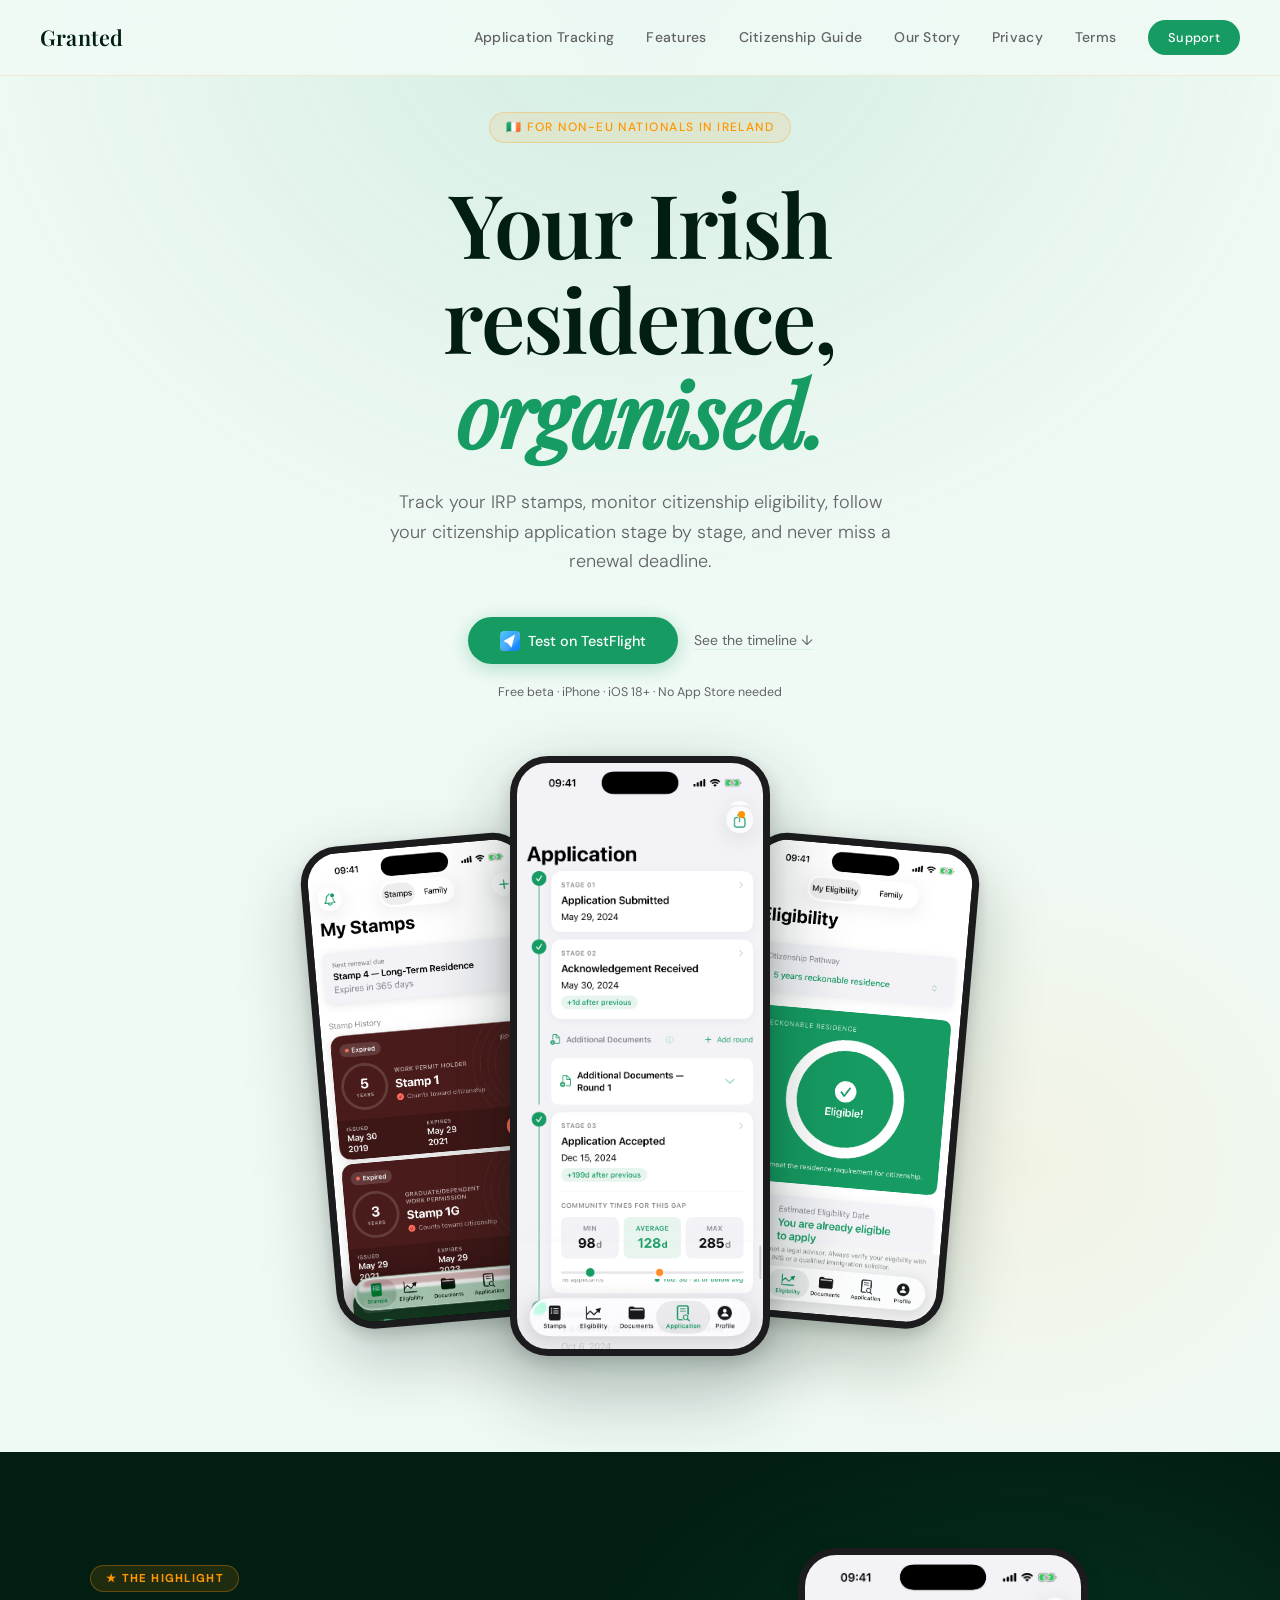
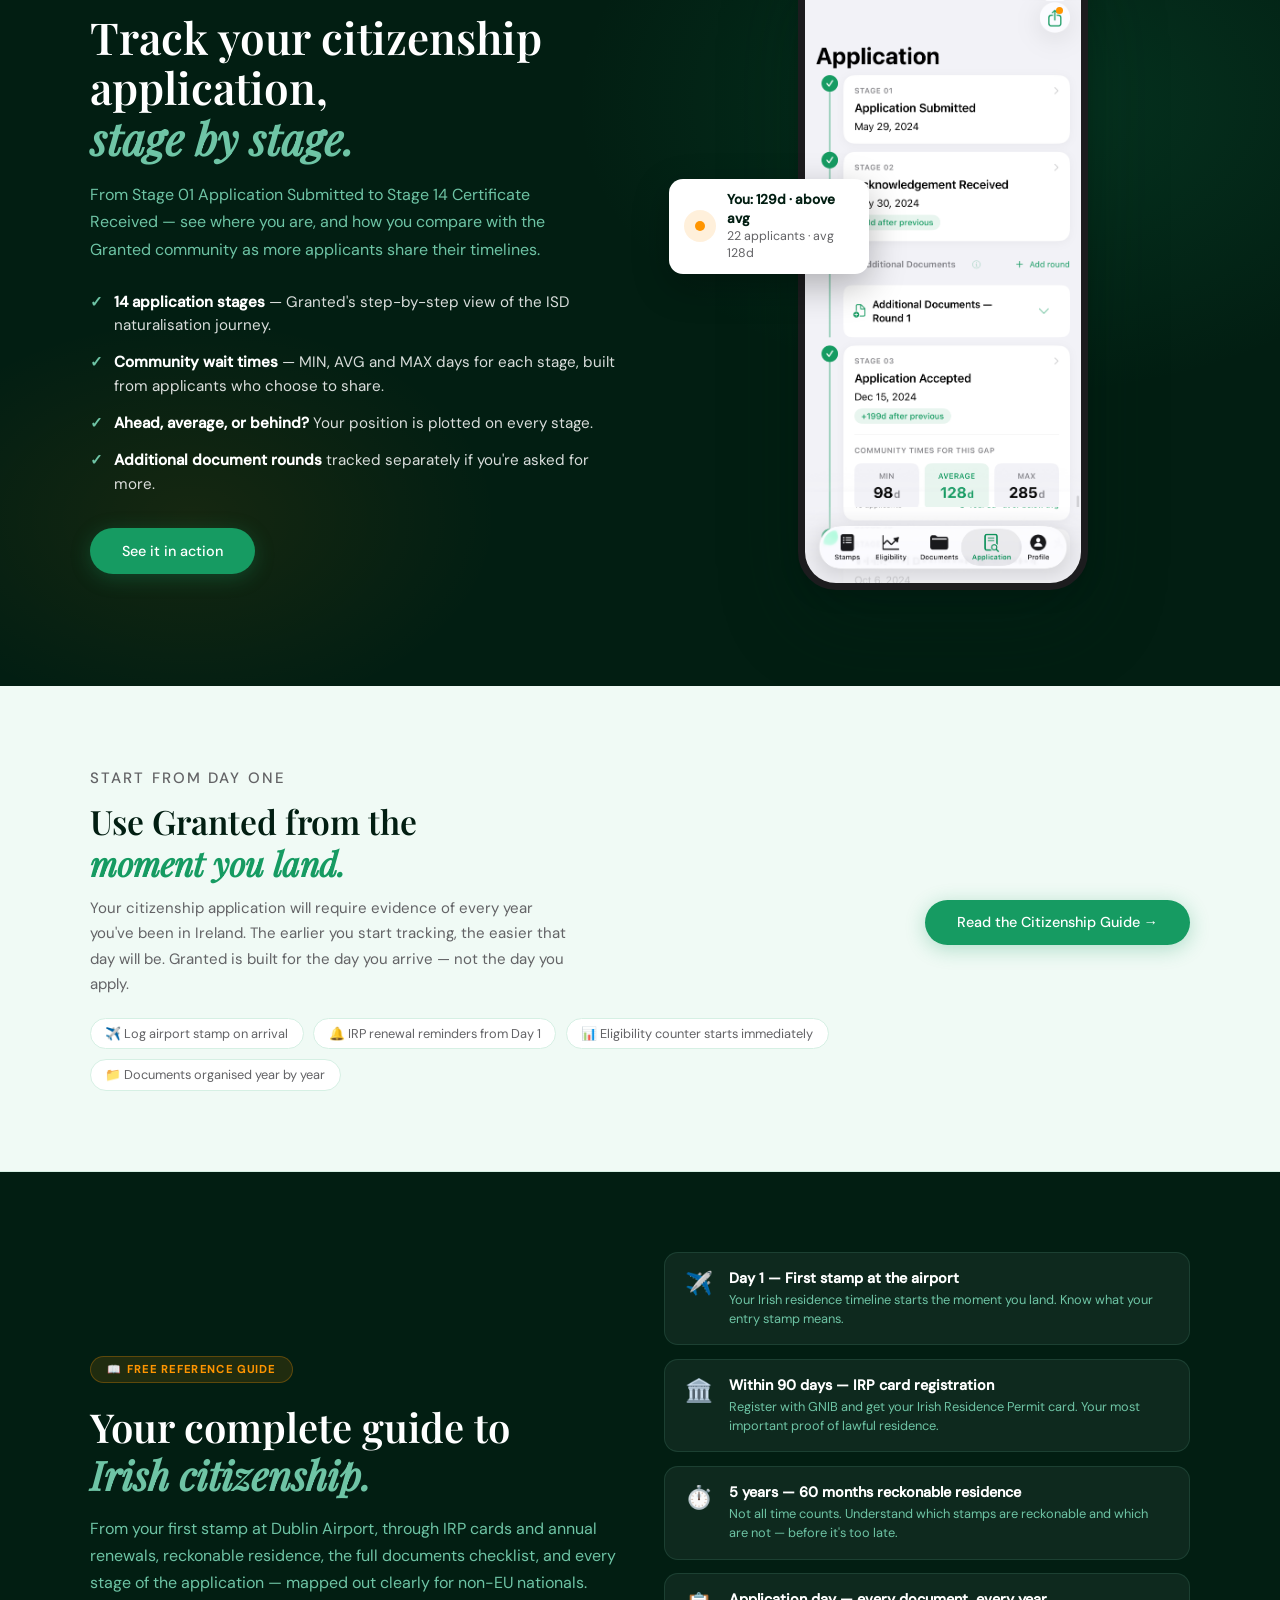
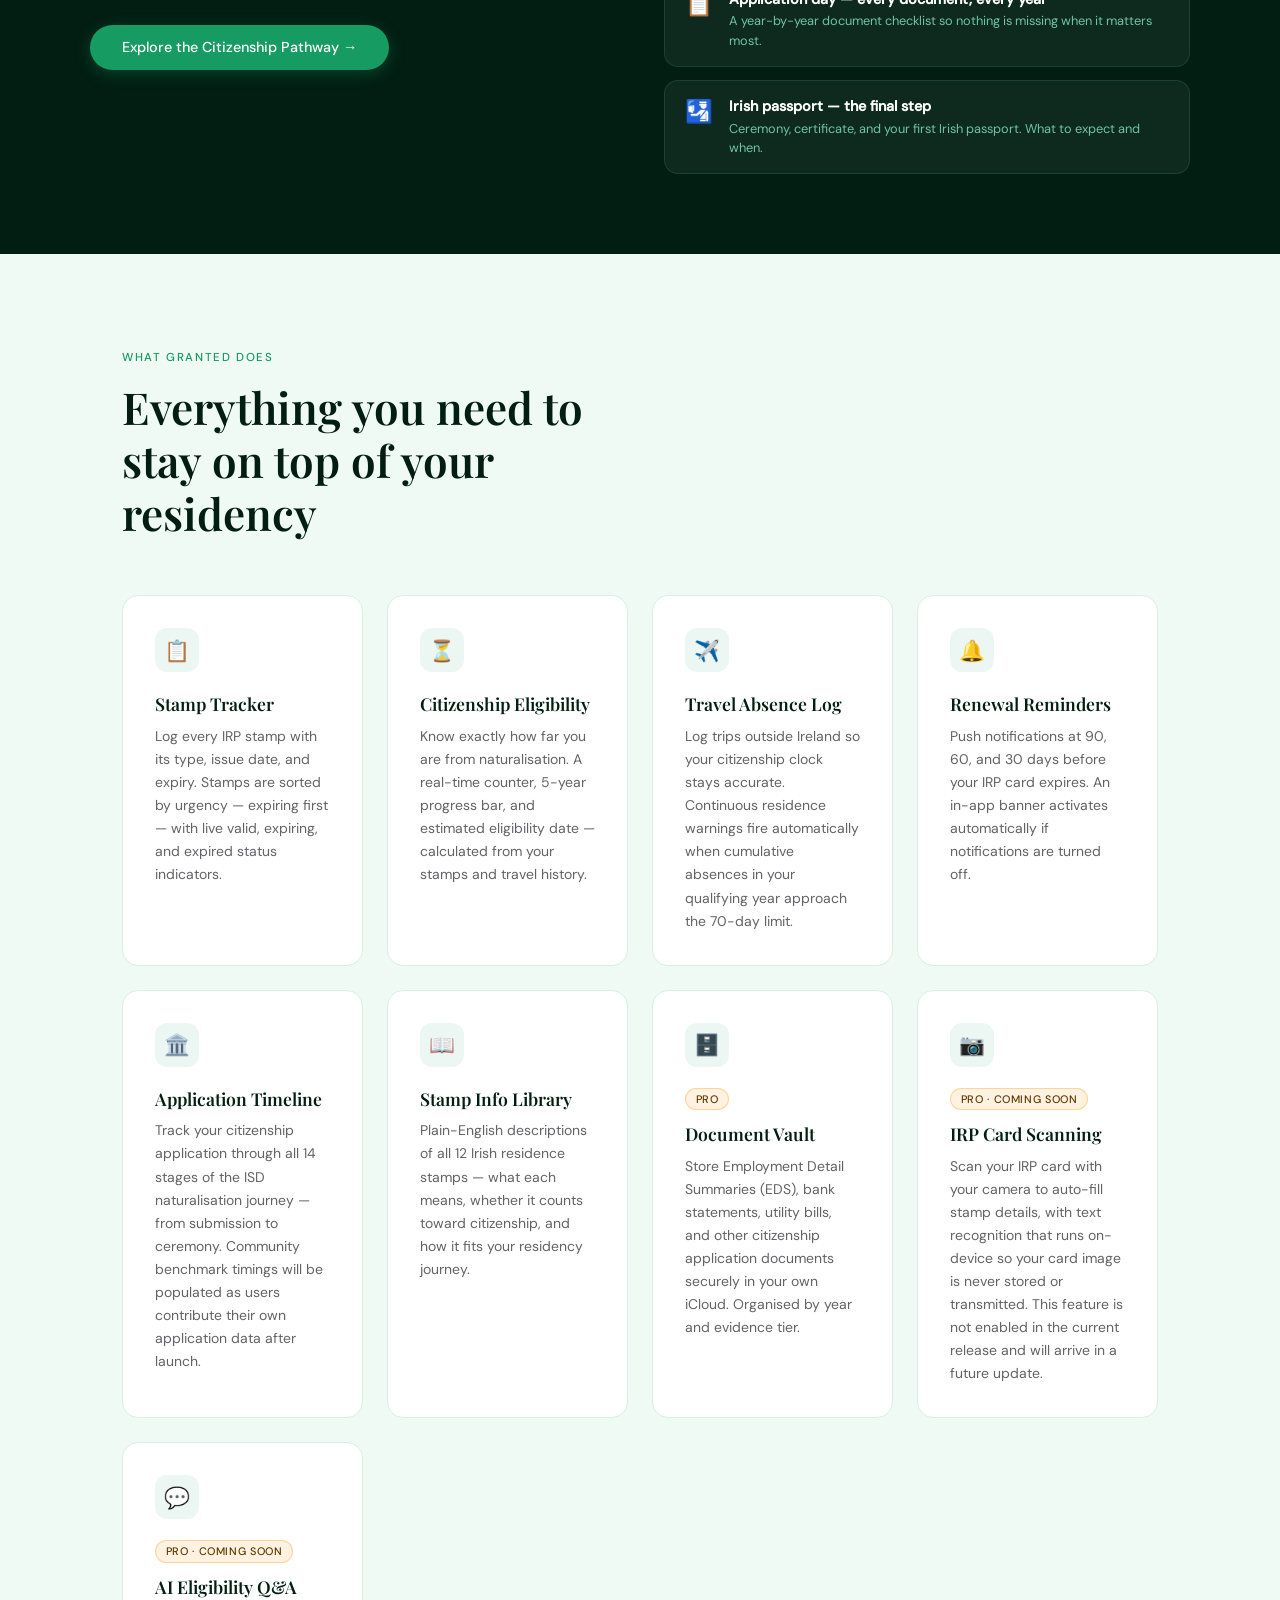
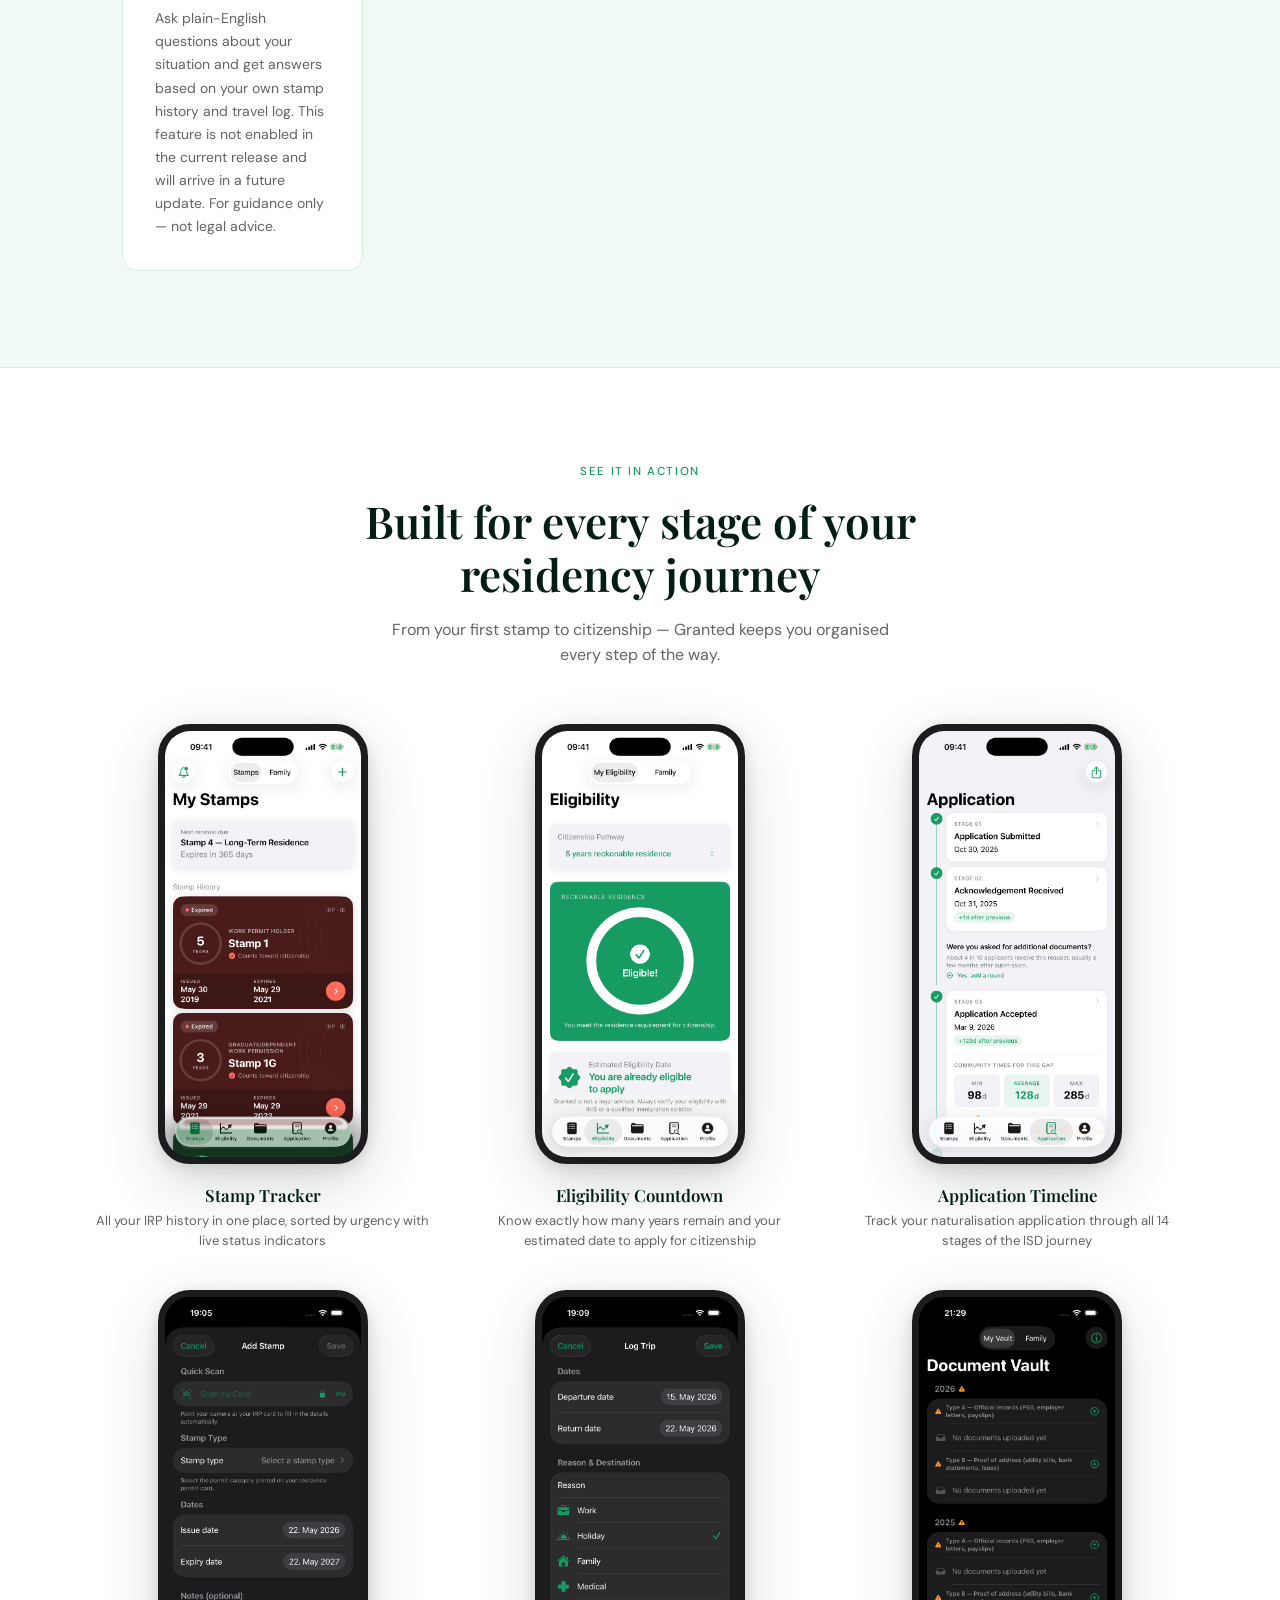
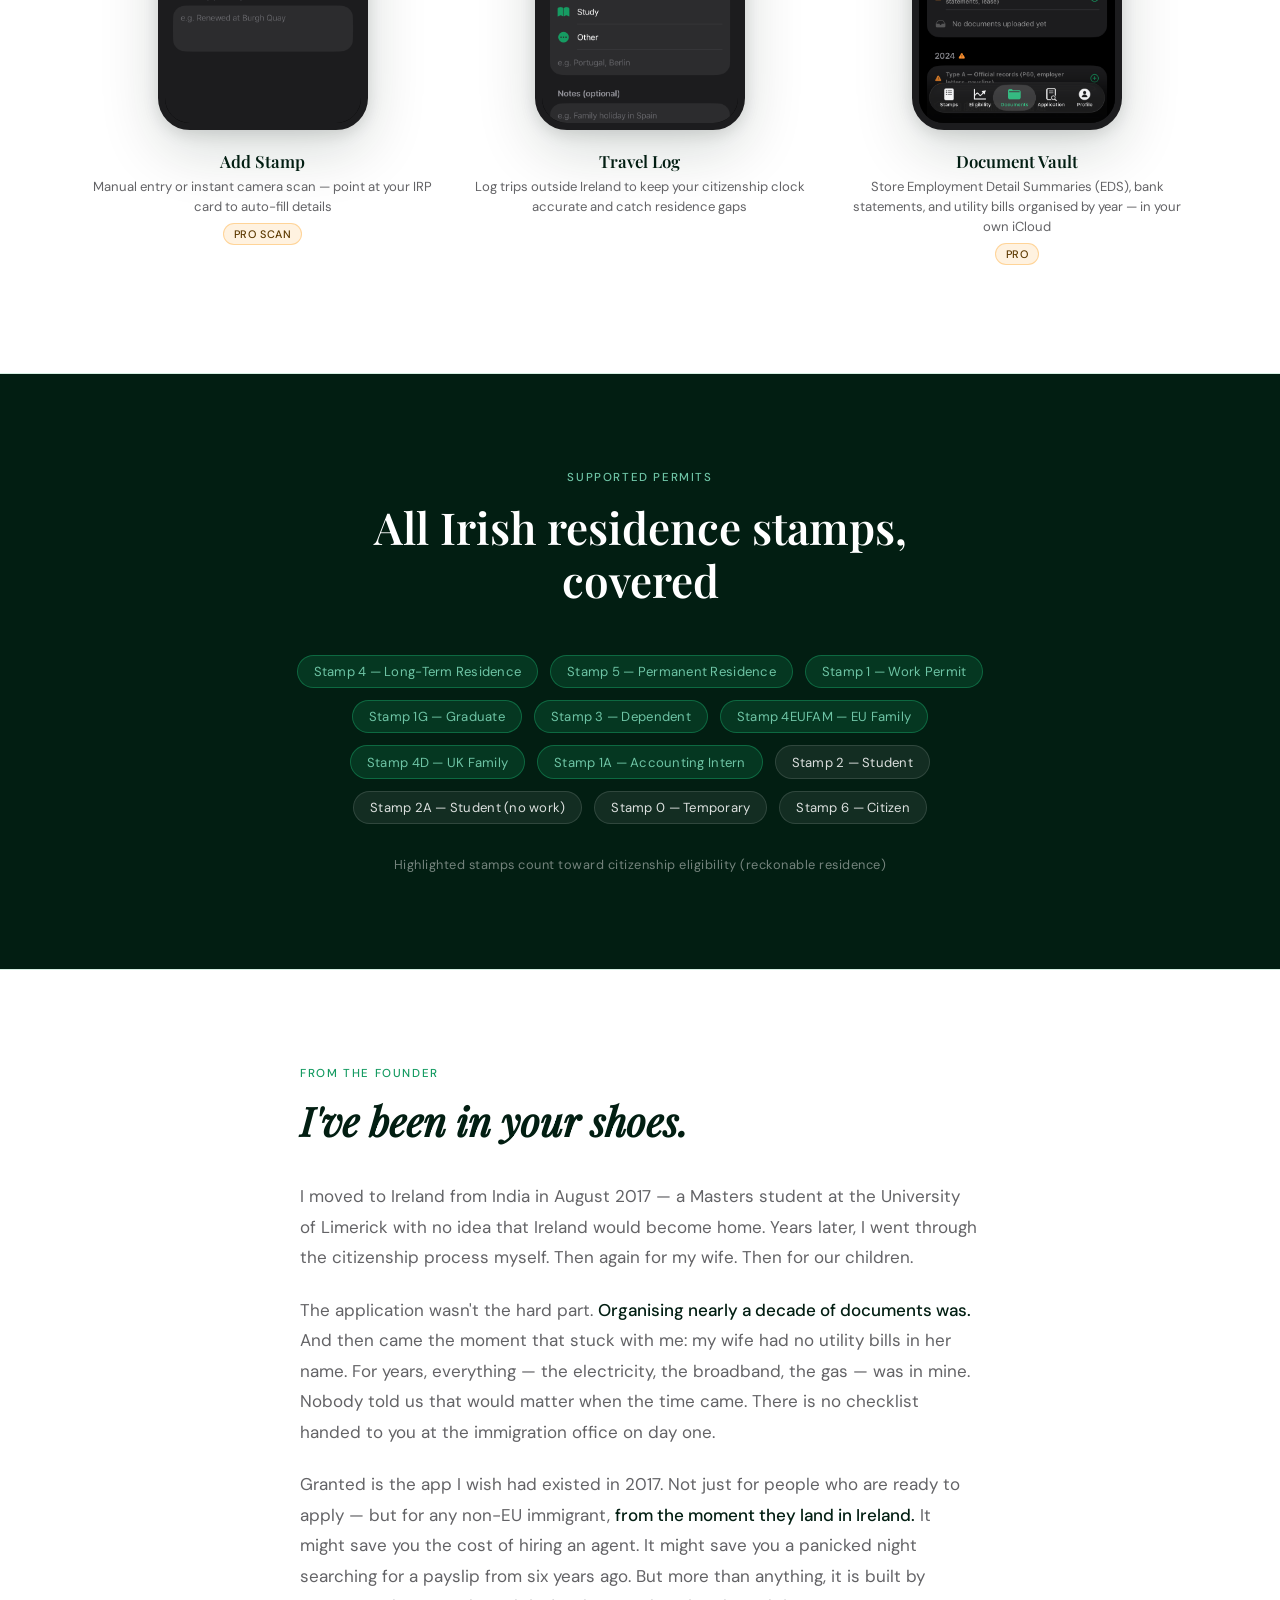
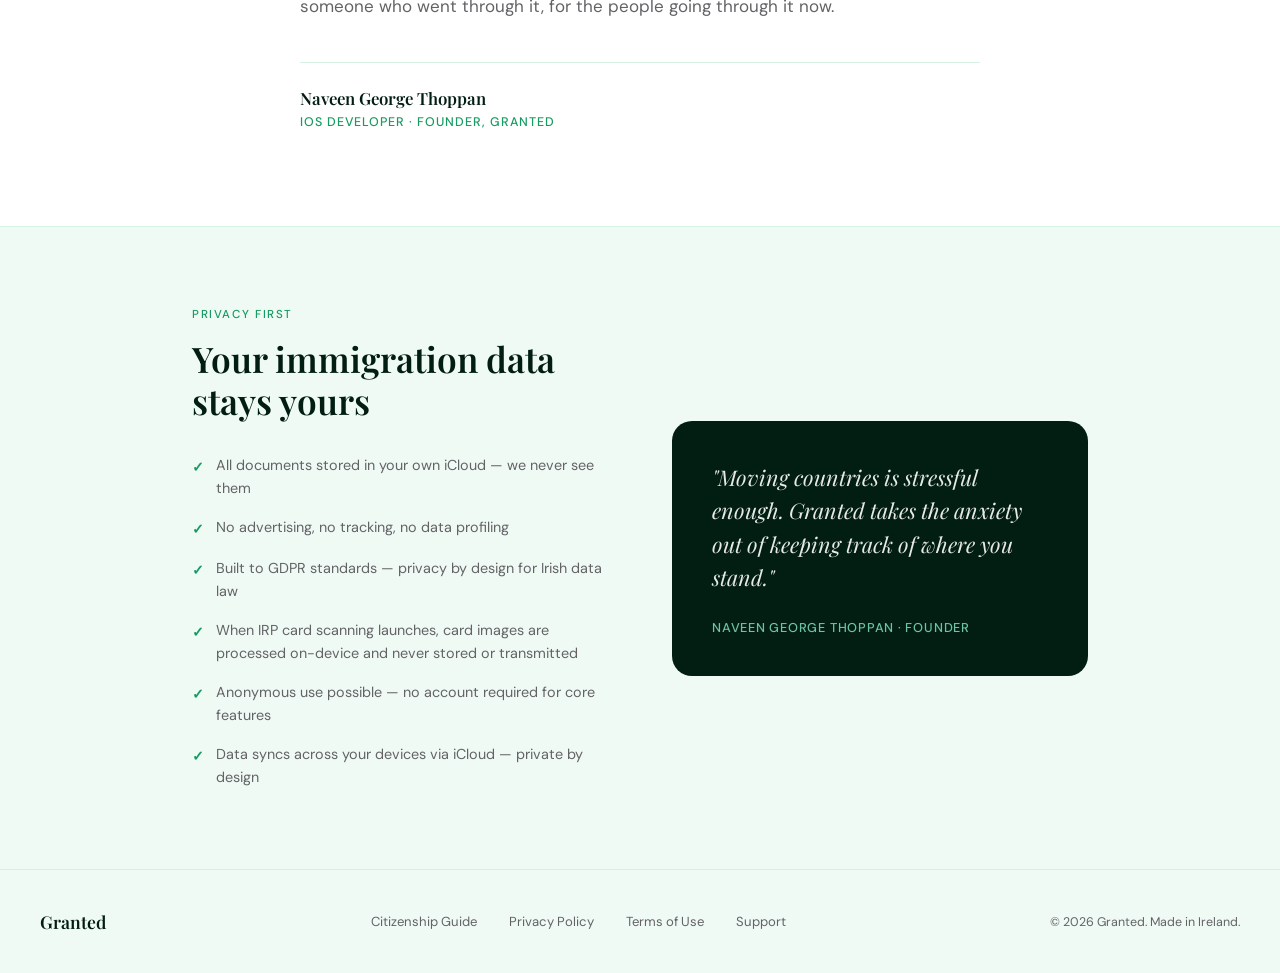
==== commit 5d26ac4b: "fix(content): adopt ISD's strong/supporting wording and drop the Type A/B collision citizenship.html" ====
--- a/index.html
+++ b/index.html
@@ -1059,7 +1059,7 @@
         <div class="feature-icon">🗄️</div>
         <div class="badge badge-pro">Pro</div>
         <h3>Document Vault</h3>
-        <p>Store Employment Detail Summaries (EDS), payslips, utility bills, and other citizenship application documents securely in your own iCloud. Organised by year and document type.</p>
+        <p>Store Employment Detail Summaries (EDS), bank statements, utility bills, and other citizenship application documents securely in your own iCloud. Organised by year and evidence tier.</p>
       </div>
 
       <div class="feature-card">
@@ -1144,7 +1144,7 @@
           </div>
           <div class="preview-caption">
             <h4>Document Vault</h4>
-            <p>Store Employment Detail Summaries (EDS), payslips, and utility bills organised by year — in your own iCloud</p>
+            <p>Store Employment Detail Summaries (EDS), bank statements, and utility bills organised by year — in your own iCloud</p>
             <span class="badge badge-pro">Pro</span>
           </div>
         </div>
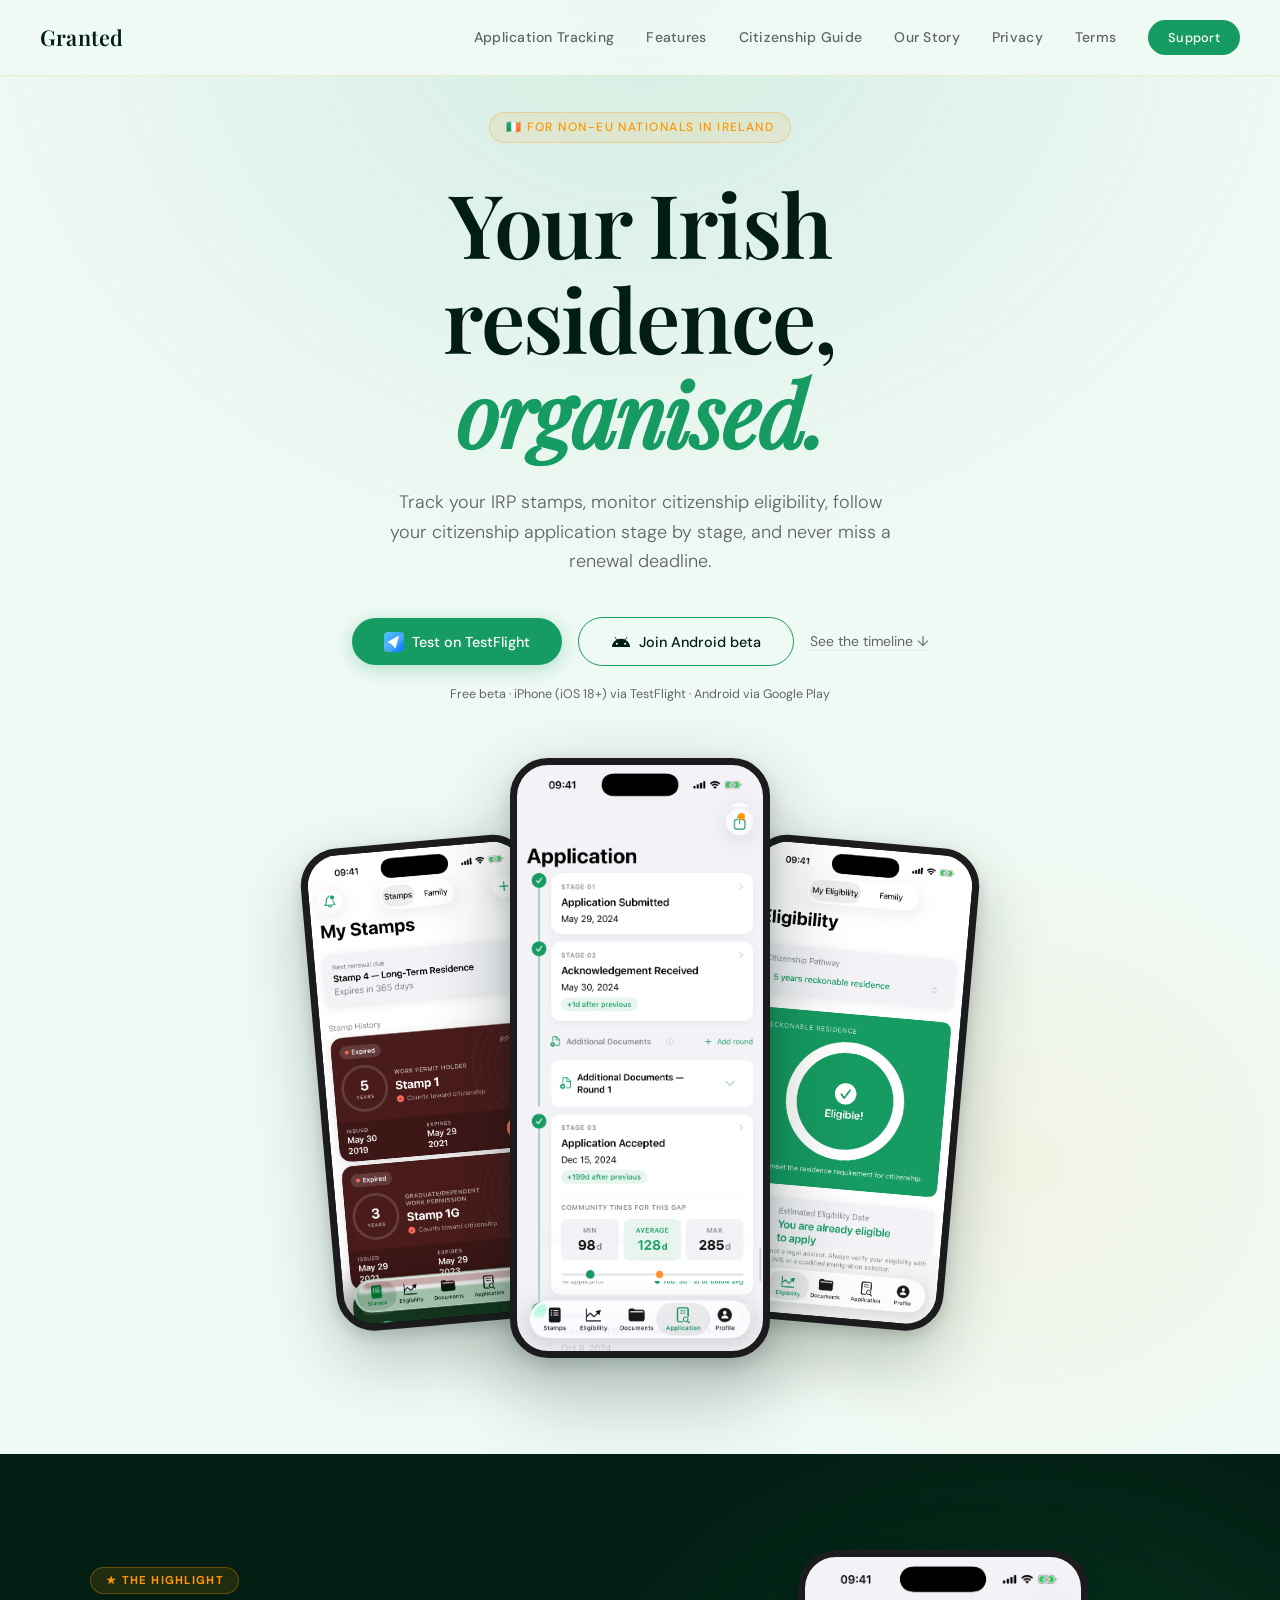
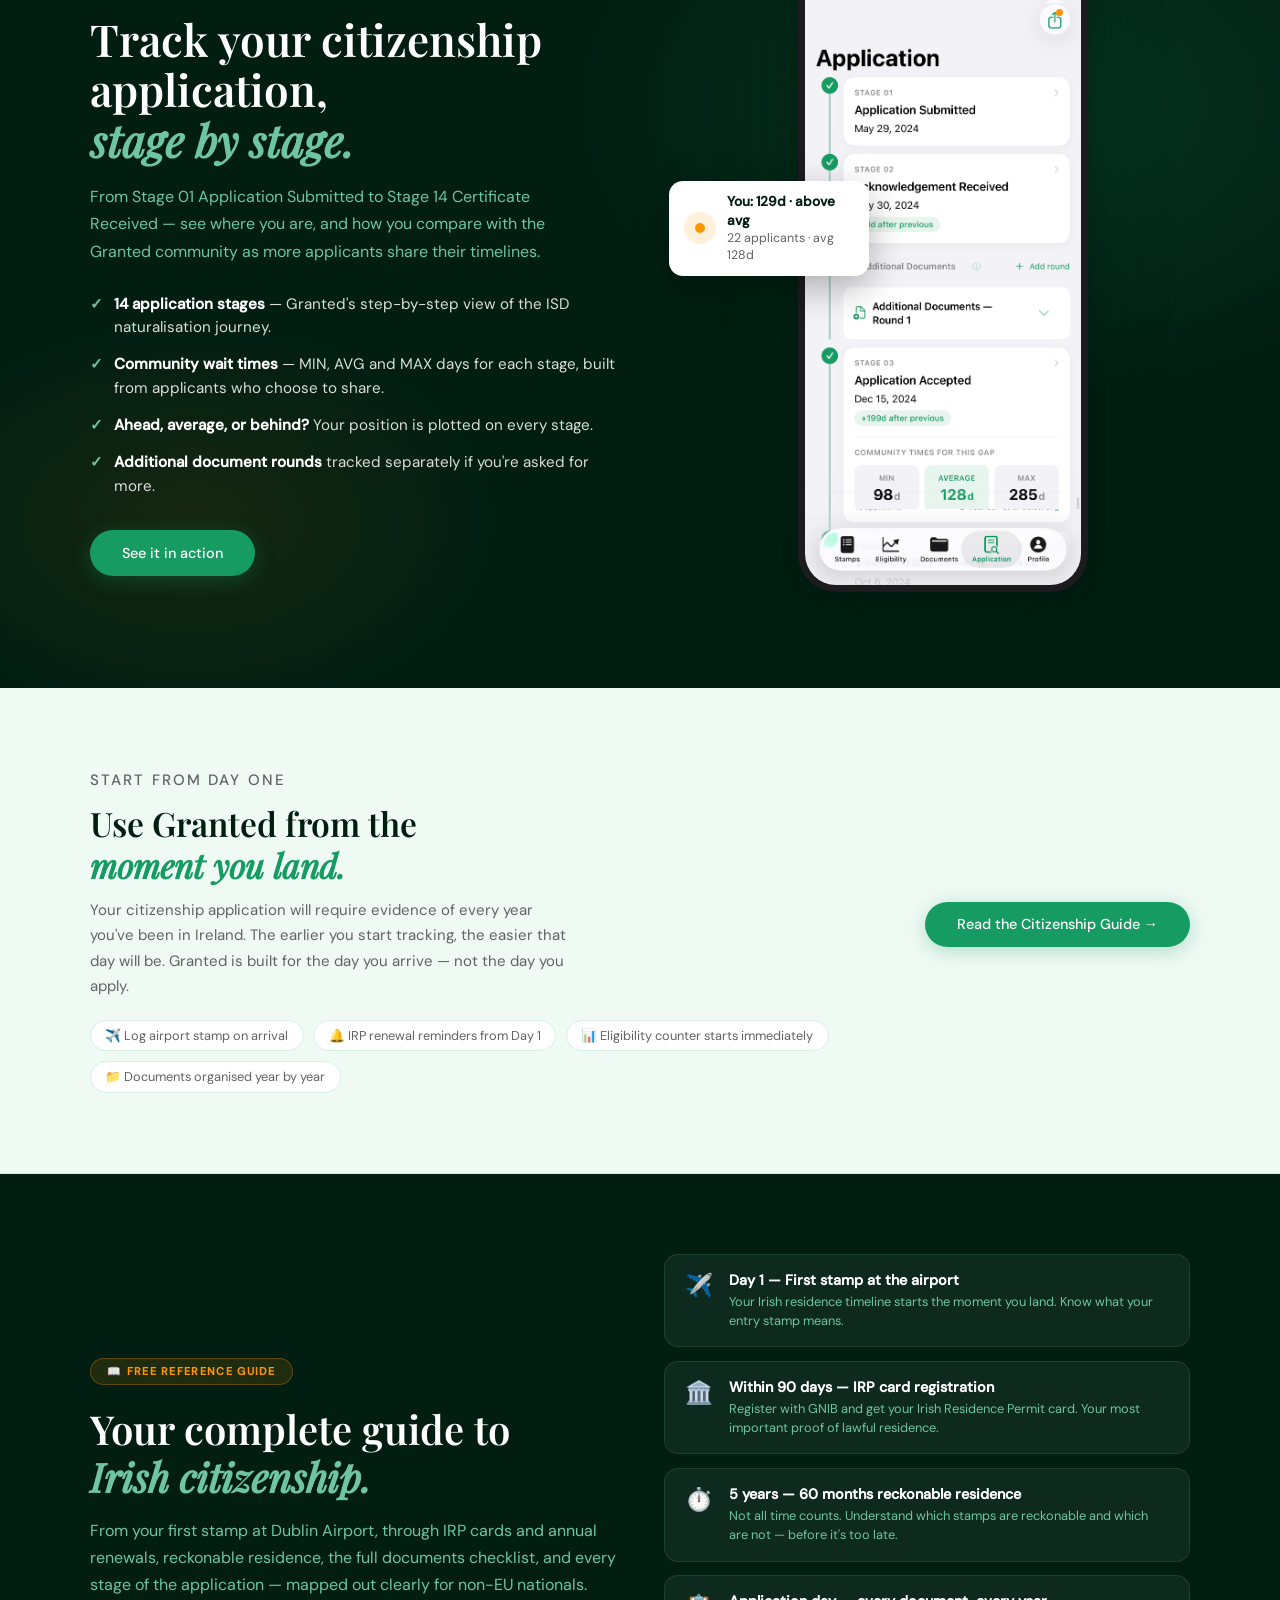
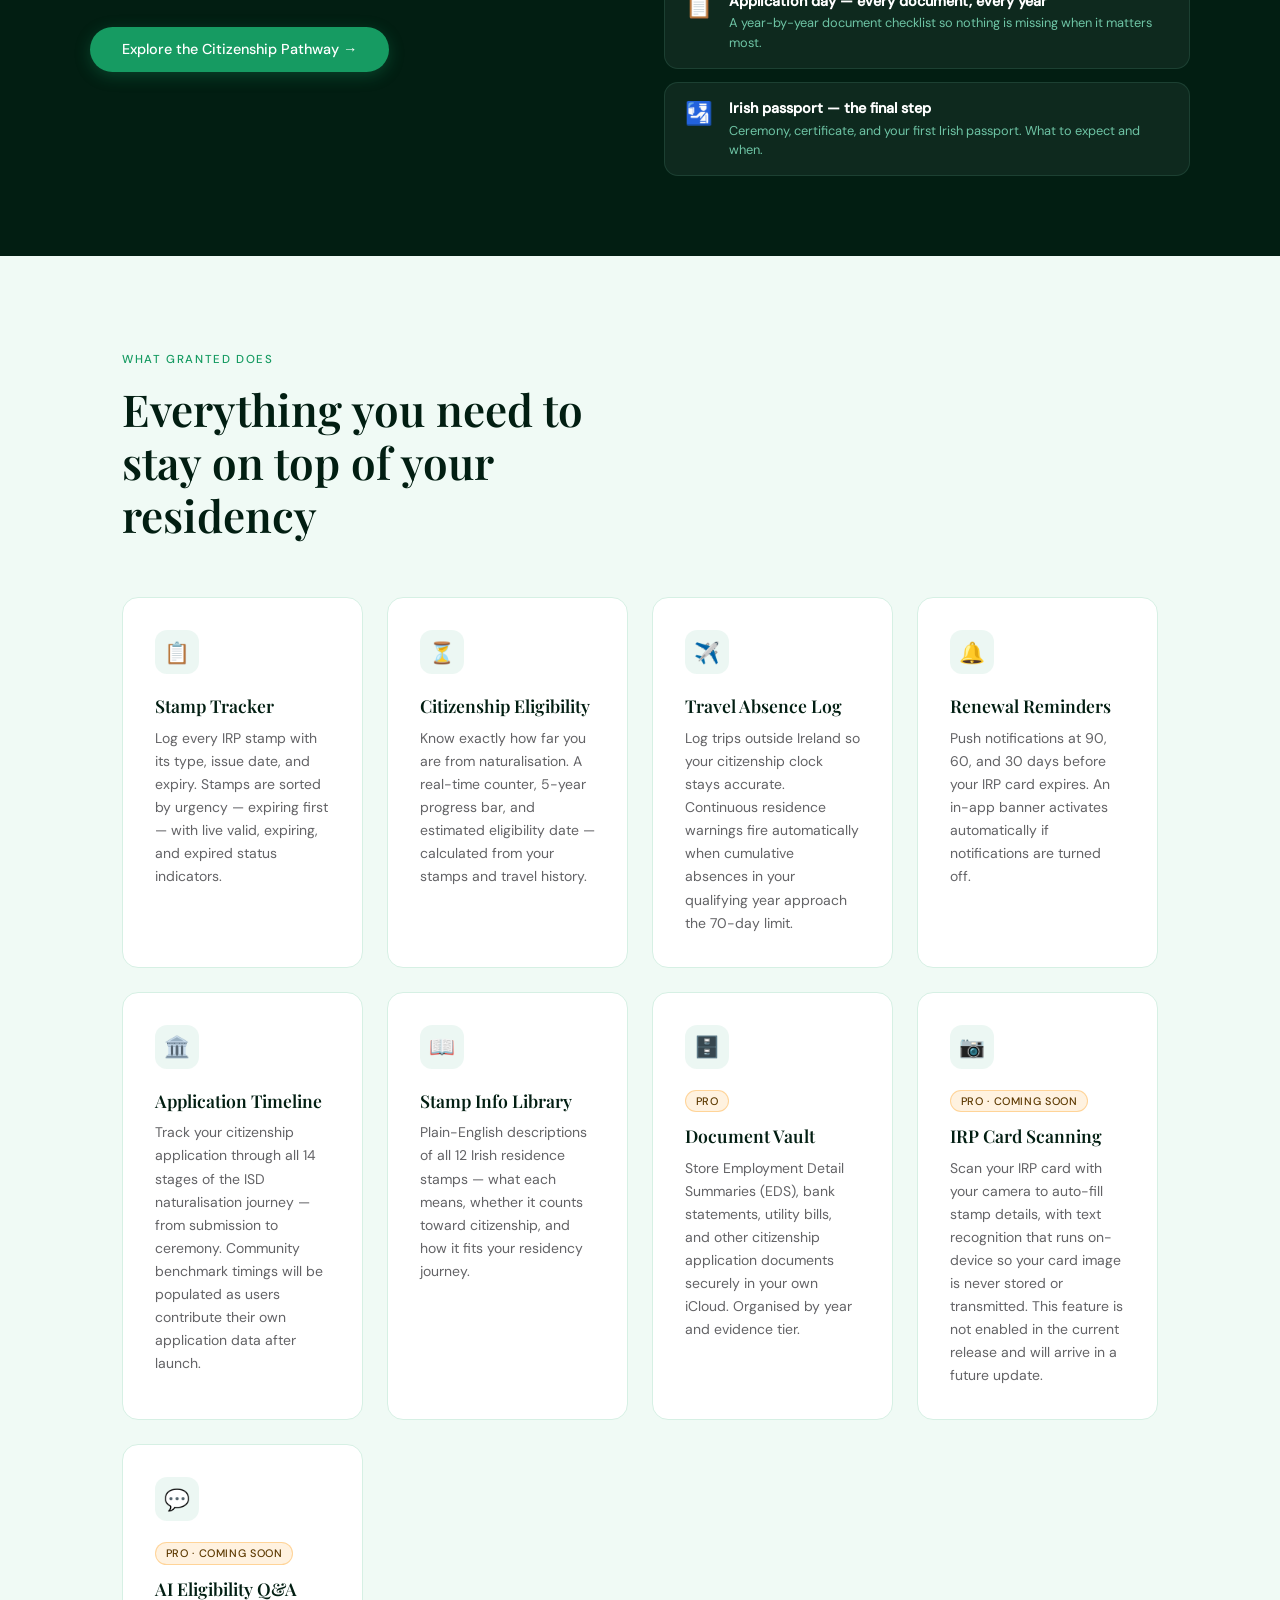
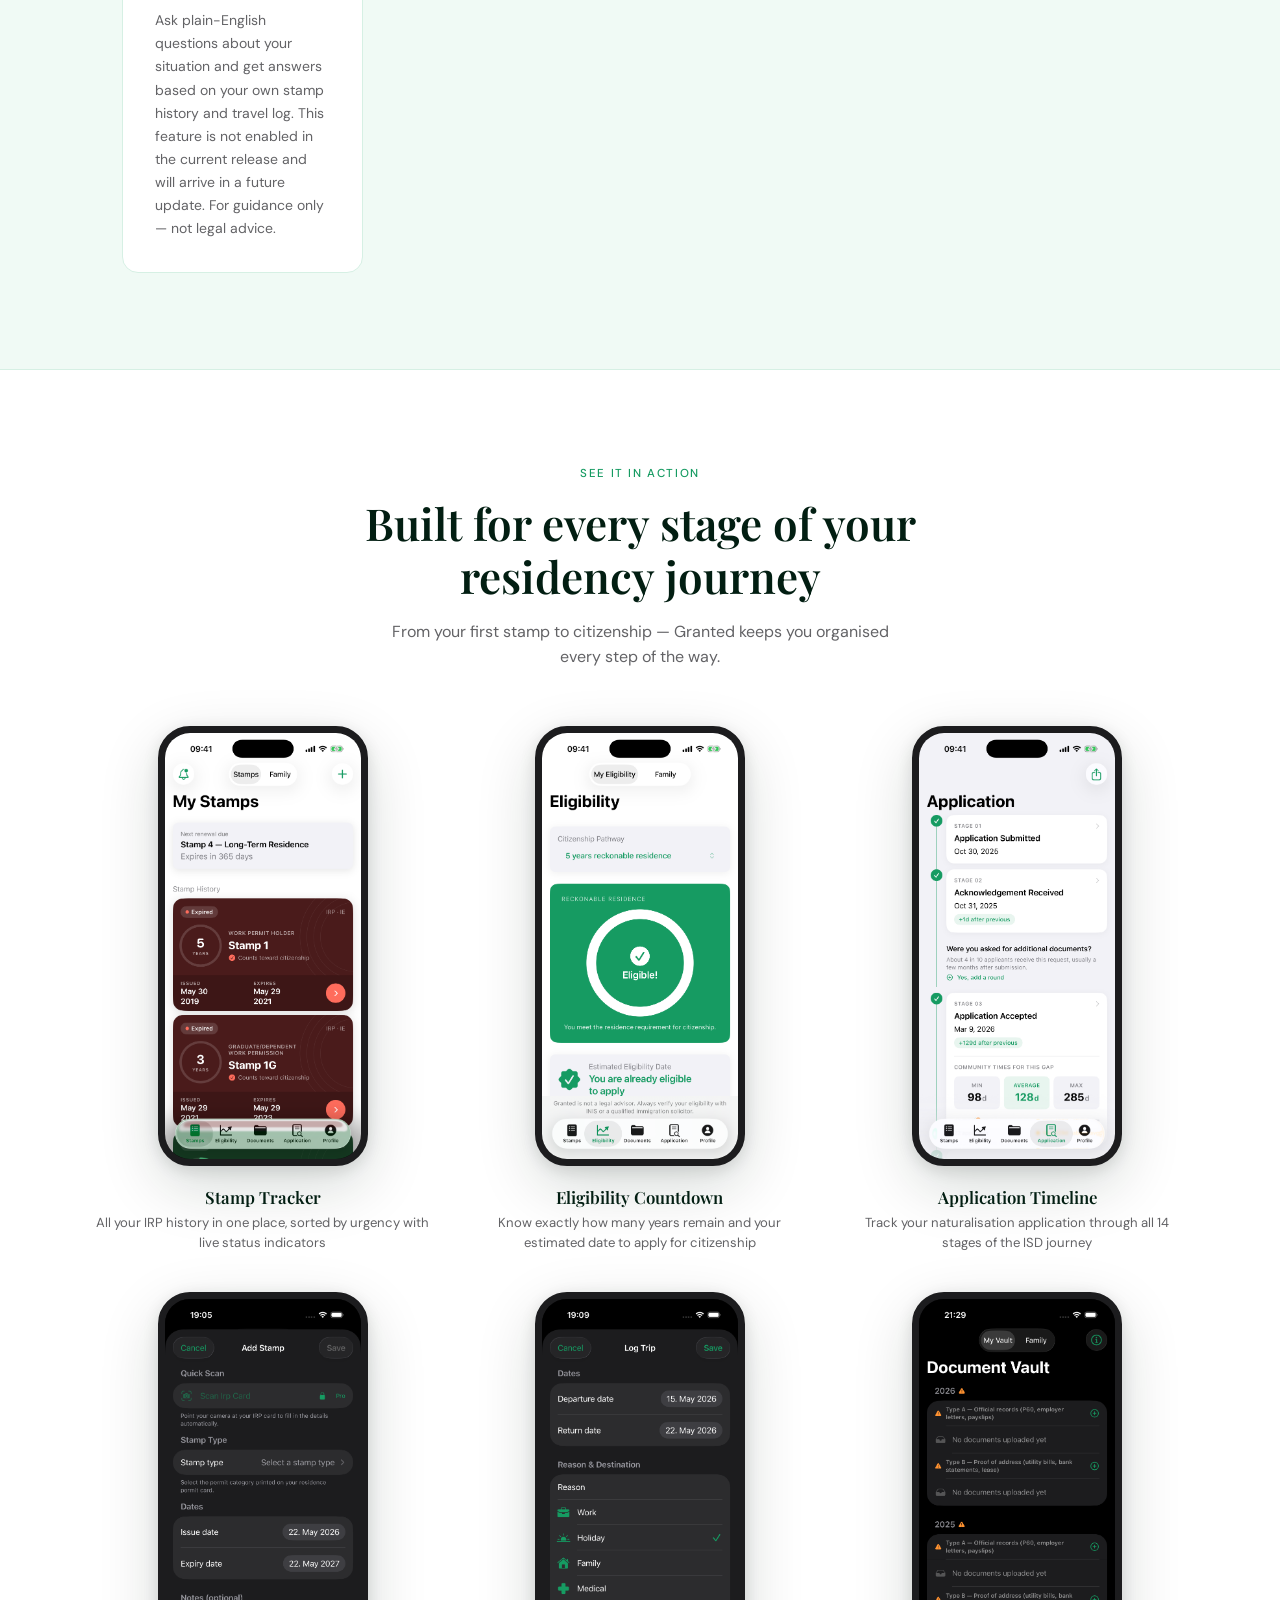
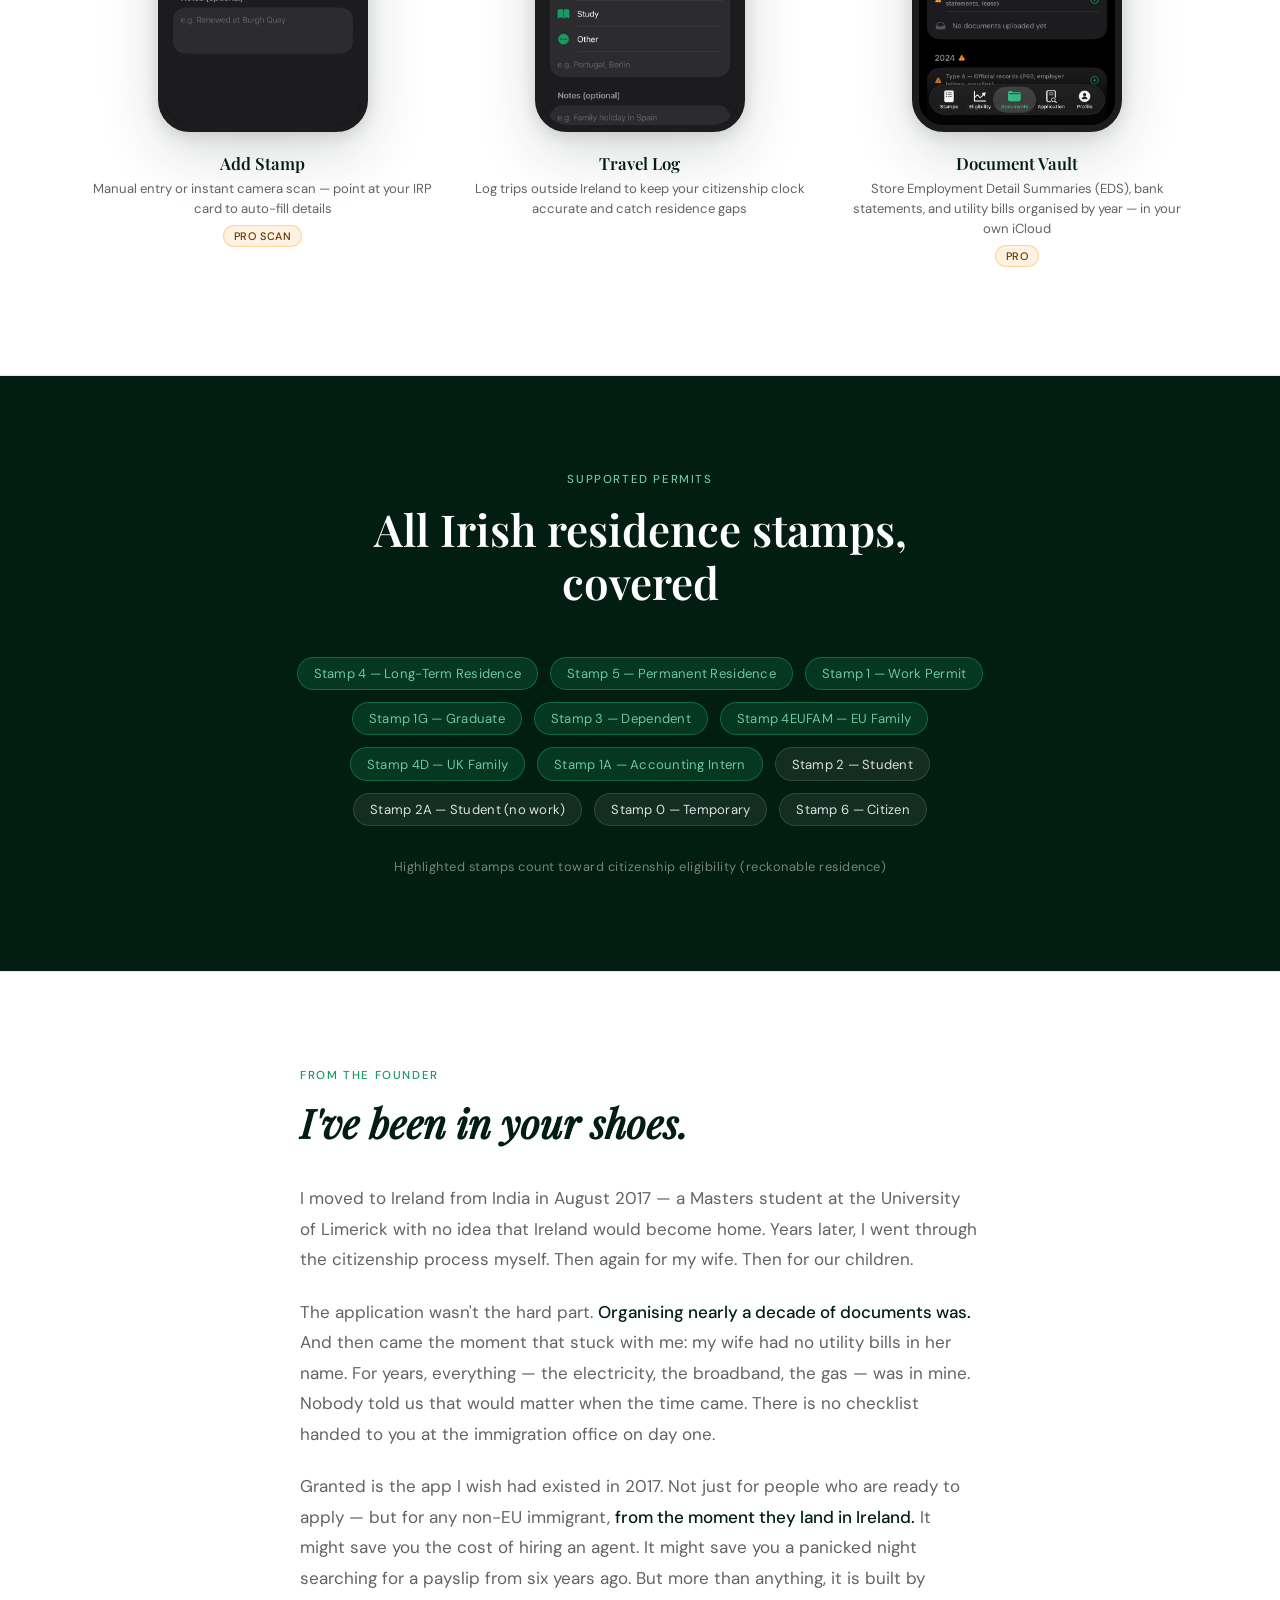
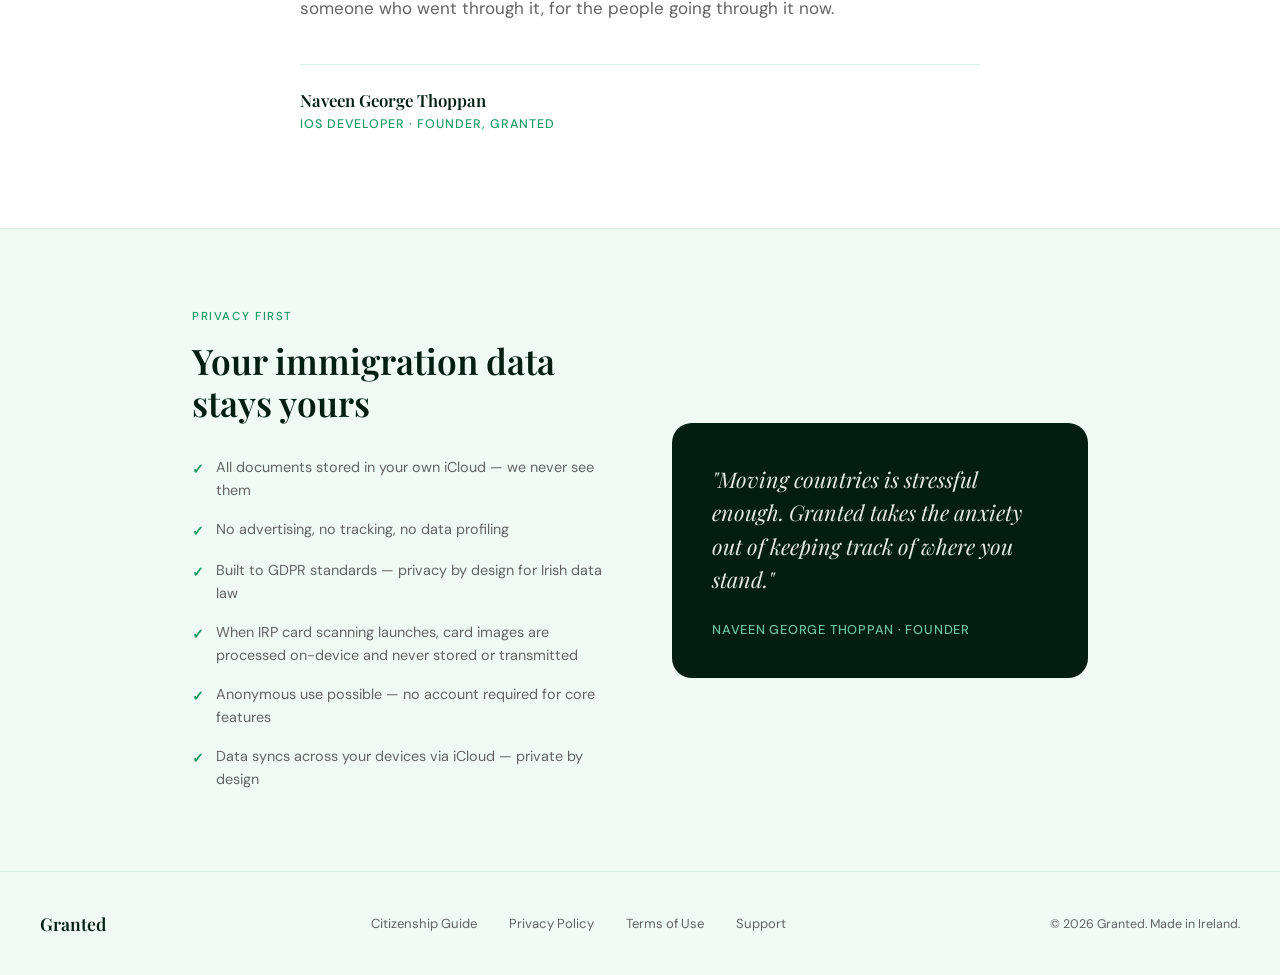
==== commit 478c9d84: "feat: add Join Android beta button to the hero Links to the Play closed-test opt-in page next to the" ====
--- a/index.html
+++ b/index.html
@@ -6,6 +6,14 @@
   <title>Granted — Your Irish Residence, Organised</title>
   <meta name="description" content="Granted helps non-EU nationals in Ireland track IRP stamps, monitor citizenship eligibility, store documents, and never miss a renewal deadline." />
   <link rel="stylesheet" href="/fonts/fonts.css" />
+  <!-- Google Analytics 4 — replace G-10NP71J9SE with your Measurement ID -->
+  <script async src="https://www.googletagmanager.com/gtag/js?id=G-10NP71J9SE"></script>
+  <script>
+    window.dataLayer = window.dataLayer || [];
+    function gtag(){dataLayer.push(arguments);}
+    gtag('js', new Date());
+    gtag('config', 'G-10NP71J9SE');
+  </script>
   <style>
     *, *::before, *::after { box-sizing: border-box; margin: 0; padding: 0; }
 
@@ -147,7 +155,7 @@
       animation: fadeUp 0.7s 0.5s forwards;
     }
     .hero-actions {
-      display: flex; align-items: center; gap: 1rem;
+      display: flex; align-items: center; justify-content: center; flex-wrap: wrap; gap: 1rem;
       margin-top: 2.5rem;
       opacity: 0;
       animation: fadeUp 0.7s 0.65s forwards;
@@ -166,6 +174,20 @@
       box-shadow: 0 4px 20px rgba(22,155,98,0.3);
     }
     .btn-primary:hover { background: var(--green-600); transform: translateY(-1px); }
+    .btn-outline {
+      display: inline-flex; align-items: center; gap: 0.5rem;
+      font-family: 'DM Sans', sans-serif;
+      font-size: 0.9rem;
+      font-weight: 500;
+      color: var(--green-deep);
+      background: transparent;
+      padding: 0.85rem 2rem;
+      border: 1.5px solid var(--green-500);
+      border-radius: 100px;
+      text-decoration: none;
+      transition: background 0.2s, color 0.2s, transform 0.15s;
+    }
+    .btn-outline:hover { background: var(--green-500); color: var(--white); transform: translateY(-1px); }
     .btn-secondary {
       font-size: 0.875rem;
       font-weight: 400;
@@ -872,7 +894,7 @@
       Track your IRP stamps, monitor citizenship eligibility, follow your citizenship application stage by stage, and never miss a renewal deadline.
     </p>
     <div class="hero-actions">
-      <a href="https://testflight.apple.com/join/8v3RVQeP" target="_blank" rel="noopener" class="btn-primary">
+      <a href="https://testflight.apple.com/join/8v3RVQeP" target="_blank" rel="noopener" class="btn-primary" onclick="gtag('event','join_beta',{event_category:'cta',event_label:'hero_testflight'})">
         <svg width="20" height="20" viewBox="0 0 20 20" fill="none" xmlns="http://www.w3.org/2000/svg" aria-hidden="true">
           <rect width="20" height="20" rx="4.5" fill="white" fill-opacity="0.25"/>
           <rect width="20" height="20" rx="4.5" fill="url(#tf-grad)"/>
@@ -888,9 +910,15 @@
         </svg>
         Test on TestFlight
       </a>
+      <a href="https://play.google.com/apps/testing/com.granted.ireland" target="_blank" rel="noopener" class="btn-outline" onclick="gtag('event','join_beta',{event_category:'cta',event_label:'hero_android_beta'})">
+        <svg width="20" height="20" viewBox="0 0 24 24" fill="currentColor" aria-hidden="true">
+          <path d="M17.6 9.48l1.84-3.18a.38.38 0 0 0-.66-.38l-1.86 3.22a11.4 11.4 0 0 0-9.84 0L5.22 5.92a.38.38 0 0 0-.66.38L6.4 9.48A10.8 10.8 0 0 0 1 18h22a10.8 10.8 0 0 0-5.4-8.52zM7 15.25a1.25 1.25 0 1 1 0-2.5 1.25 1.25 0 0 1 0 2.5zm10 0a1.25 1.25 0 1 1 0-2.5 1.25 1.25 0 0 1 0 2.5z"/>
+        </svg>
+        Join Android beta
+      </a>
       <a href="#application-tracking" class="btn-secondary">See the timeline ↓</a>
     </div>
-    <p class="hero-note">Free beta · iPhone · iOS 18+ · No App Store needed</p>
+    <p class="hero-note">Free beta · iPhone (iOS 18+) via TestFlight · Android via Google Play</p>
     <div class="hero-phones" aria-hidden="true">
       <div class="hero-phone hp-left">
         <img src="screenshots/01_my_stamps.png" alt="" loading="eager" />
@@ -922,7 +950,7 @@
           <li><strong>Ahead, average, or behind?</strong> Your position is plotted on every stage.</li>
           <li><strong>Additional document rounds</strong> tracked separately if you're asked for more.</li>
         </ul>
-        <a href="#screenshots" class="btn-primary">See it in action</a>
+        <a href="#screenshots" class="btn-primary" onclick="gtag('event','view_screenshots',{event_category:'cta',event_label:'application_tracking'})">See it in action</a>
       </div>
       <div class="app-track-phone">
         <div class="ti-phone ti-phone--large">
@@ -959,7 +987,7 @@
         </div>
       </div>
       <div class="day-one-cta">
-        <a href="/citizenship.html" class="btn-primary">Read the Citizenship Guide →</a>
+        <a href="/citizenship.html" class="btn-primary" onclick="gtag('event','view_citizenship_guide',{event_category:'cta',event_label:'homepage'})">Read the Citizenship Guide →</a>
 </div>
     </div>
   </section>
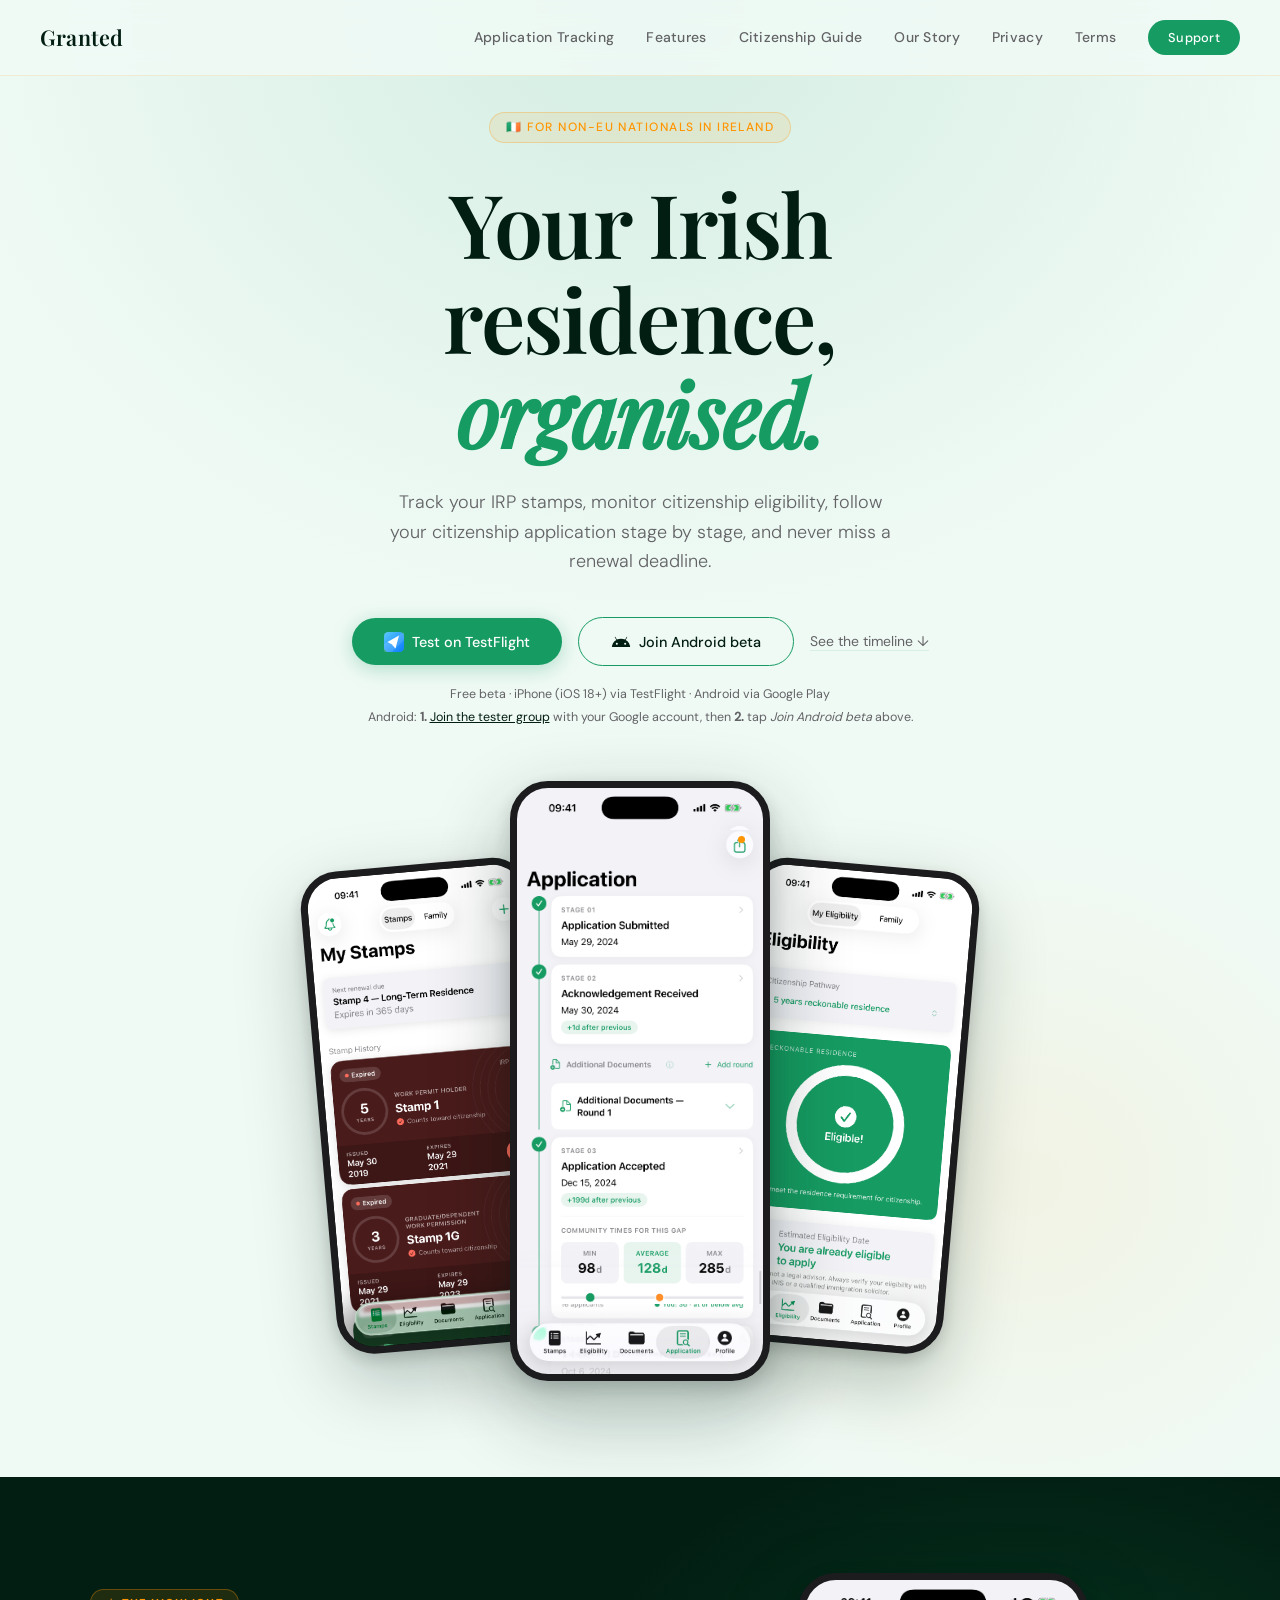
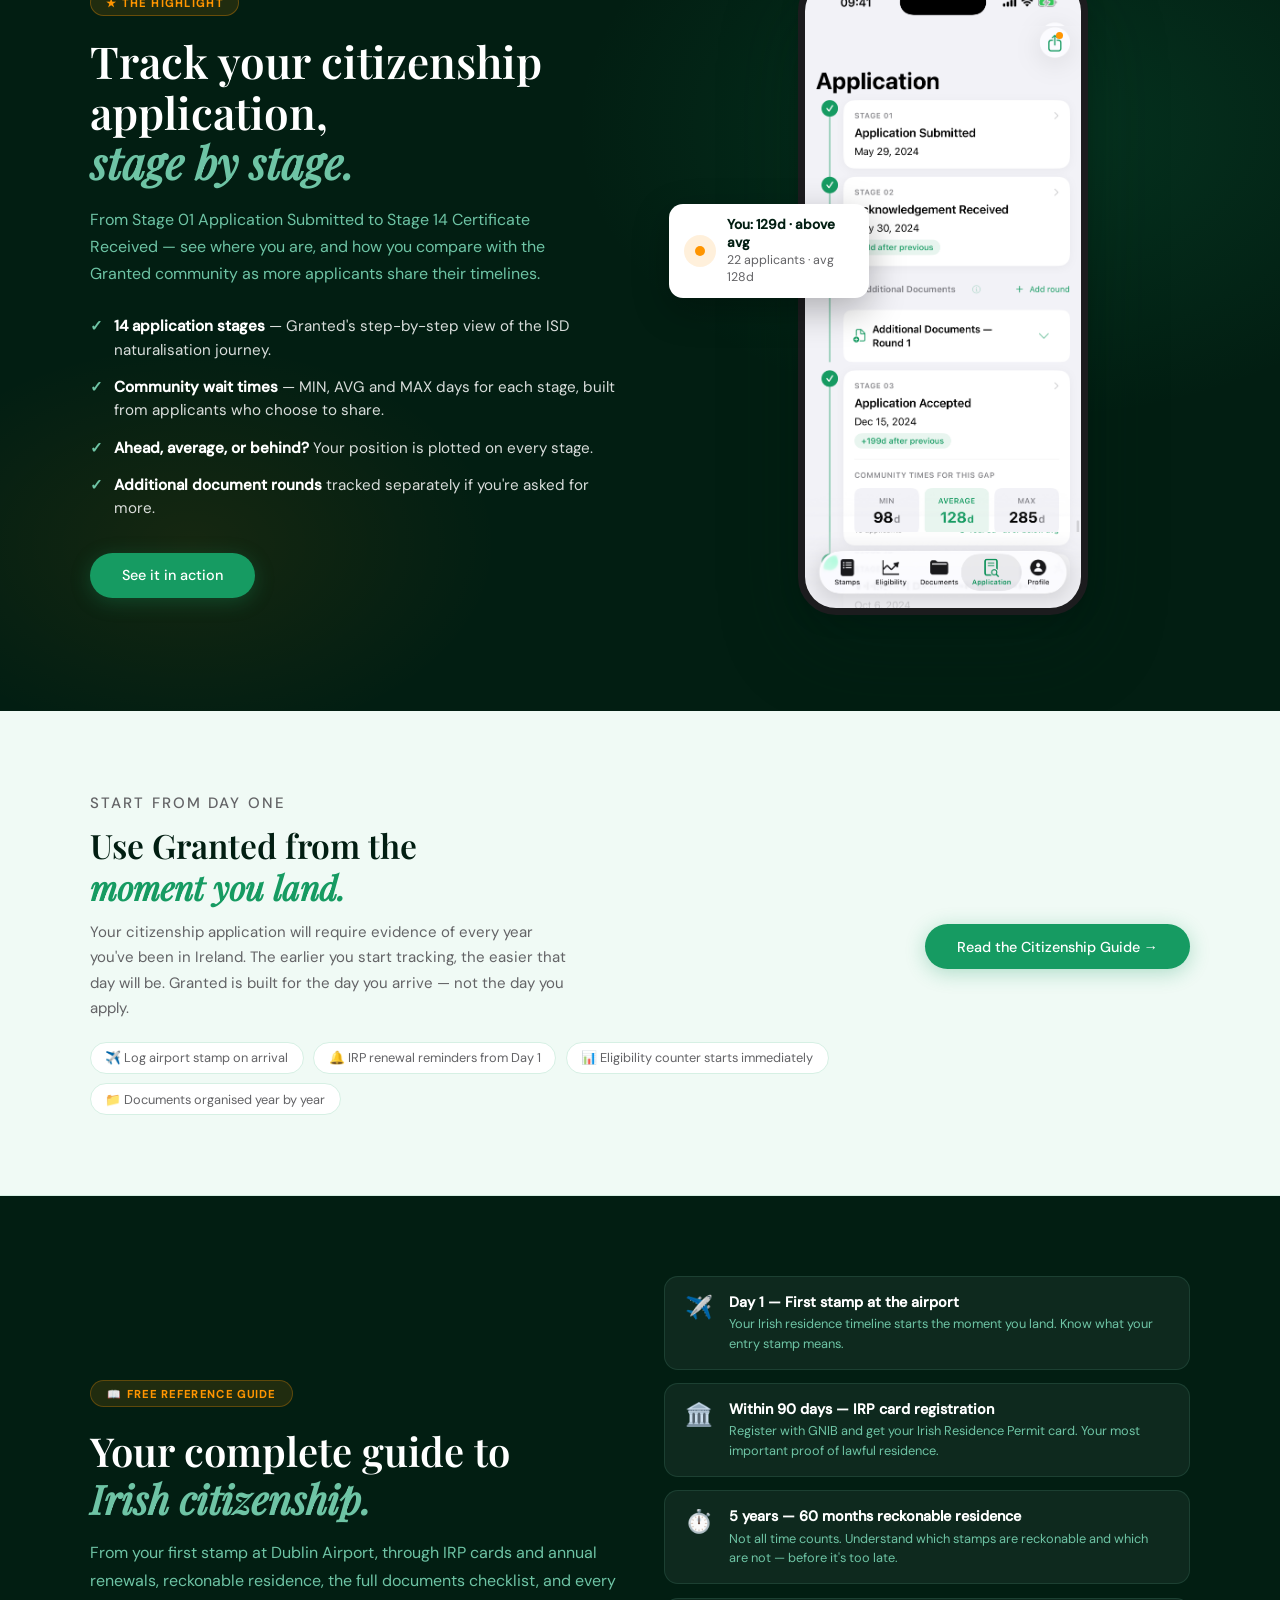
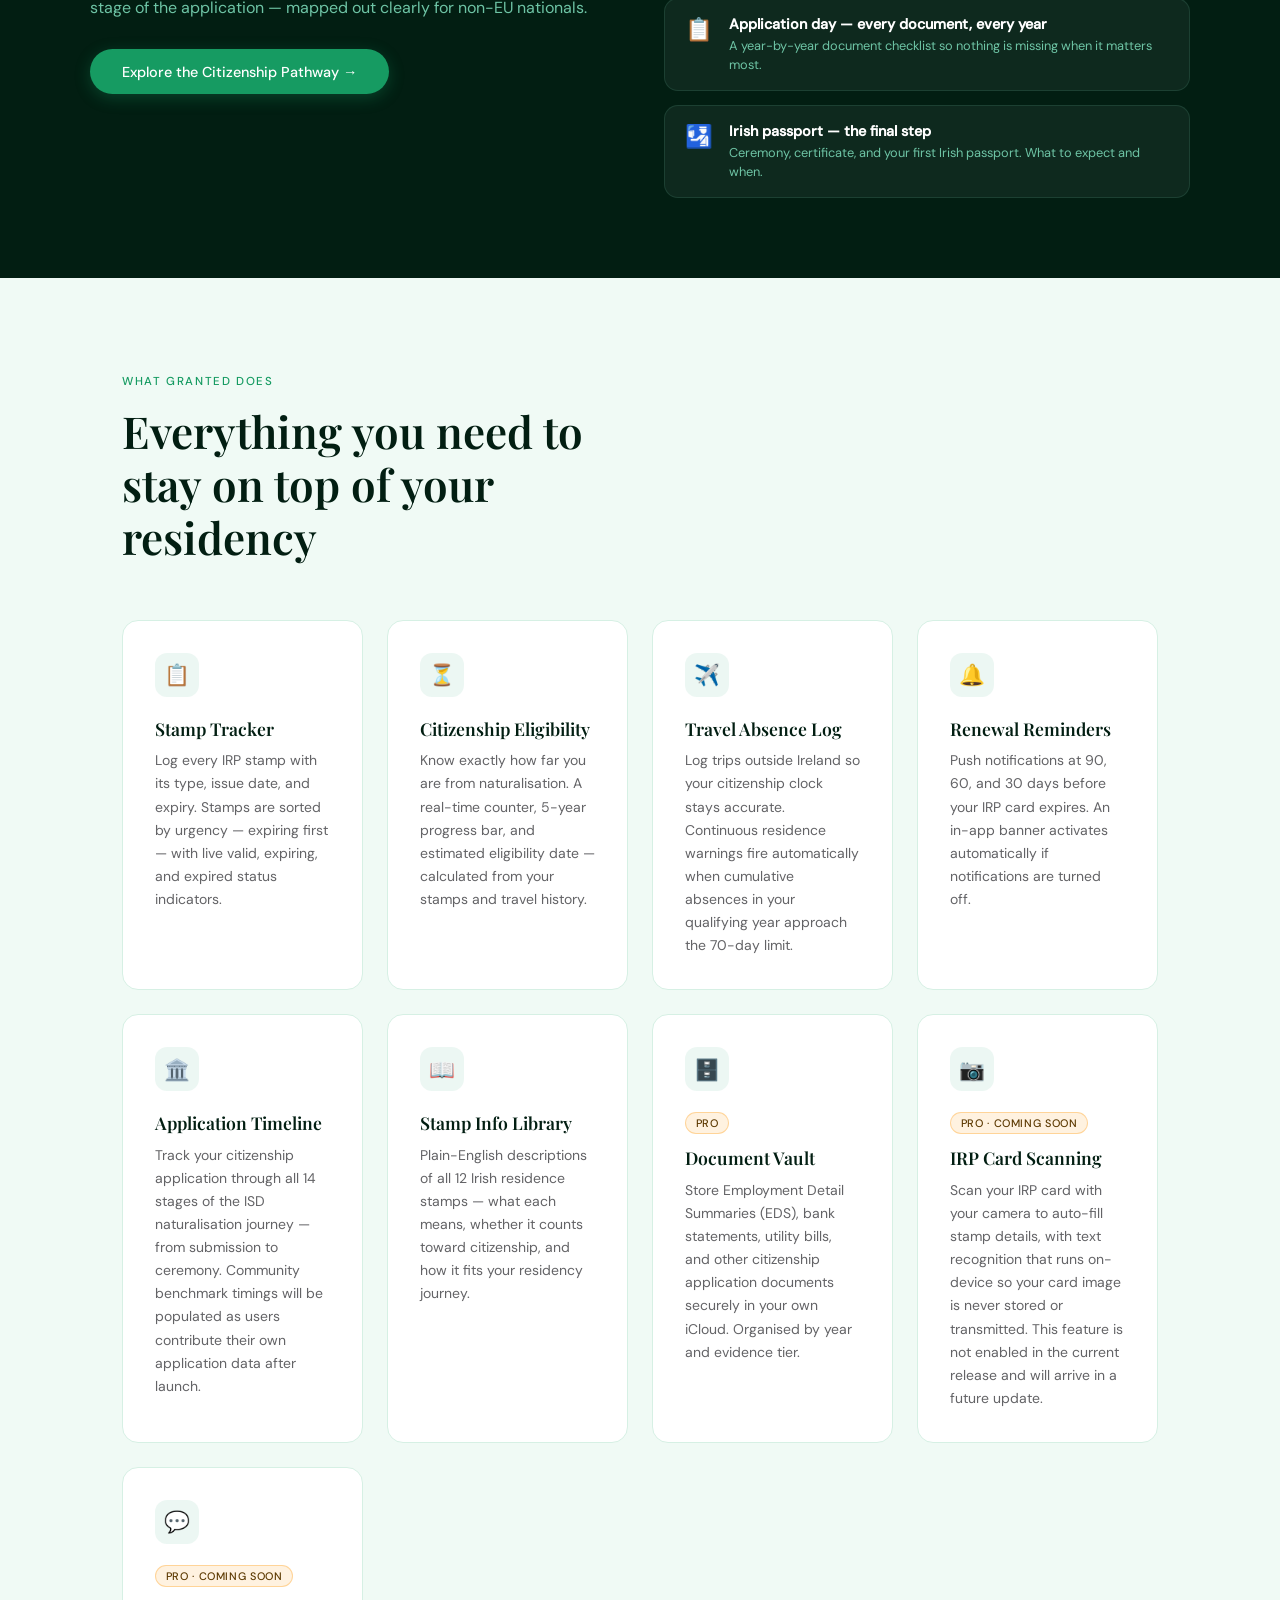
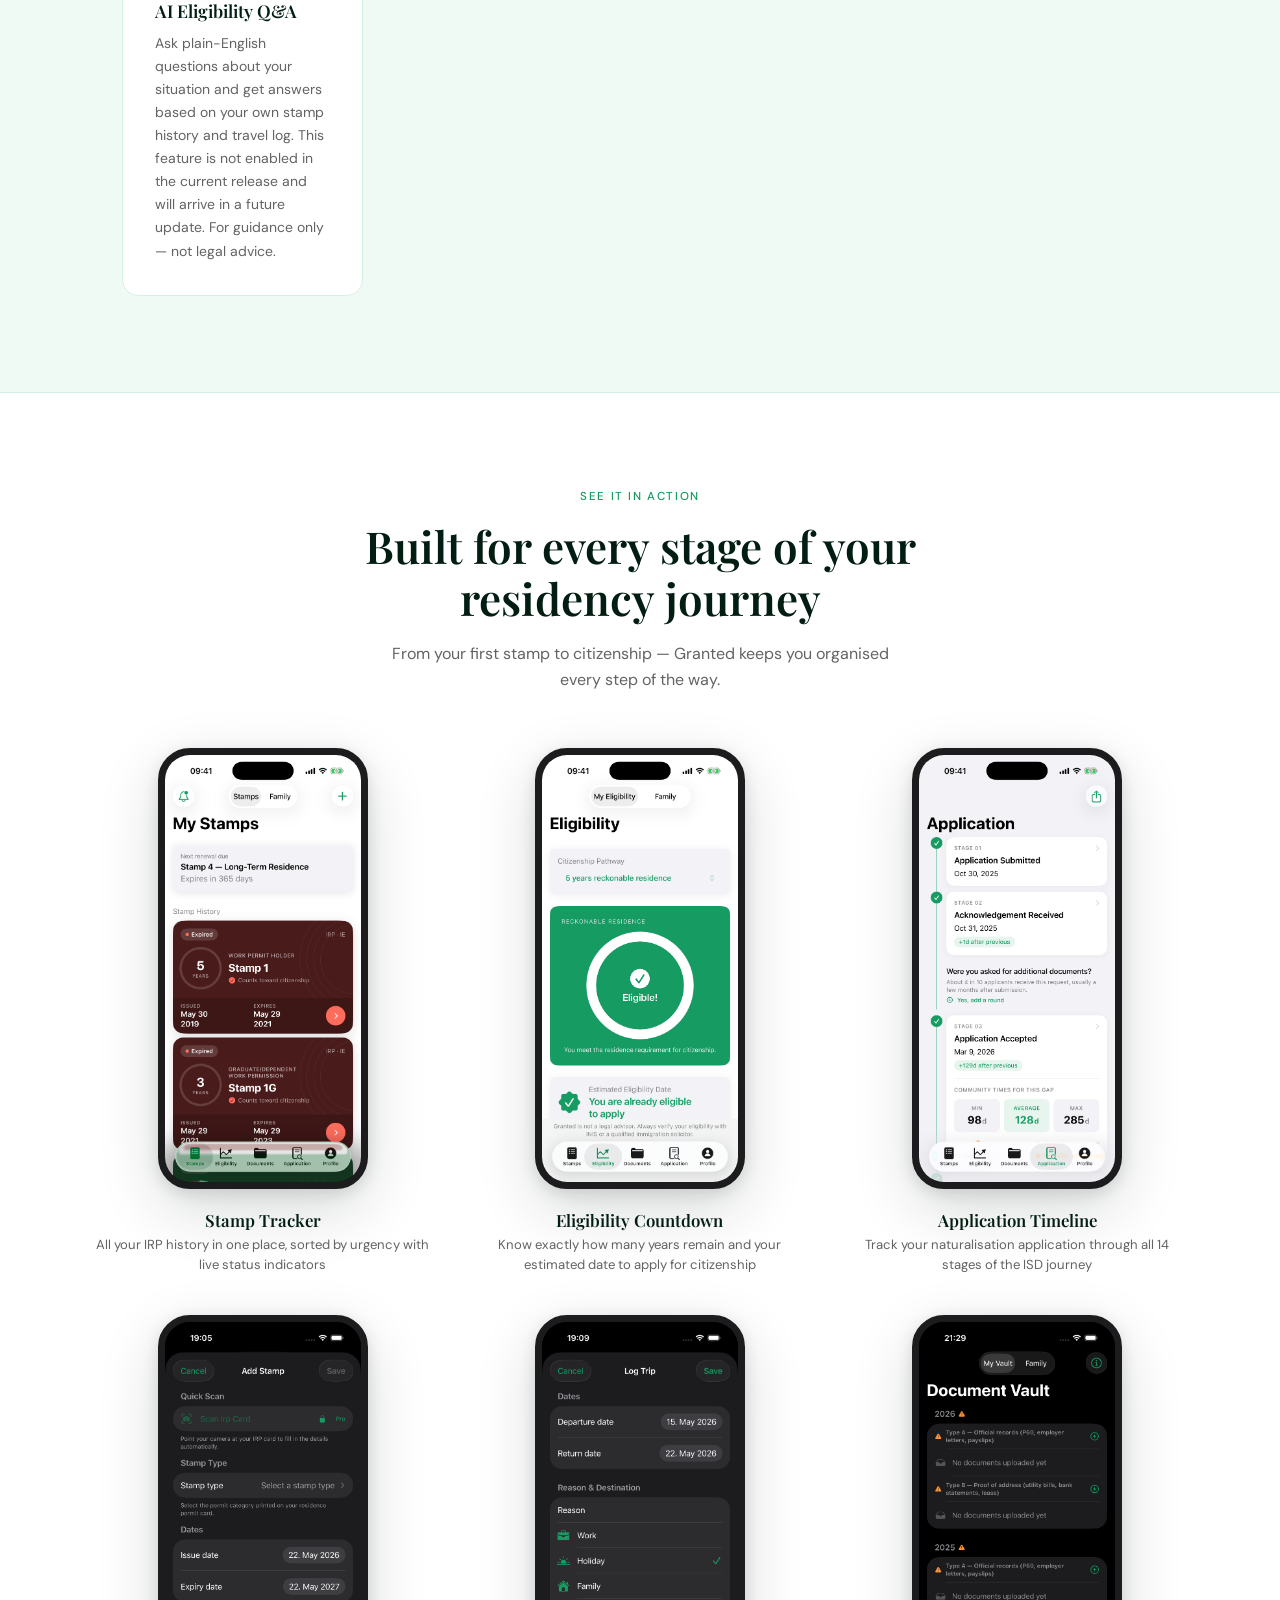
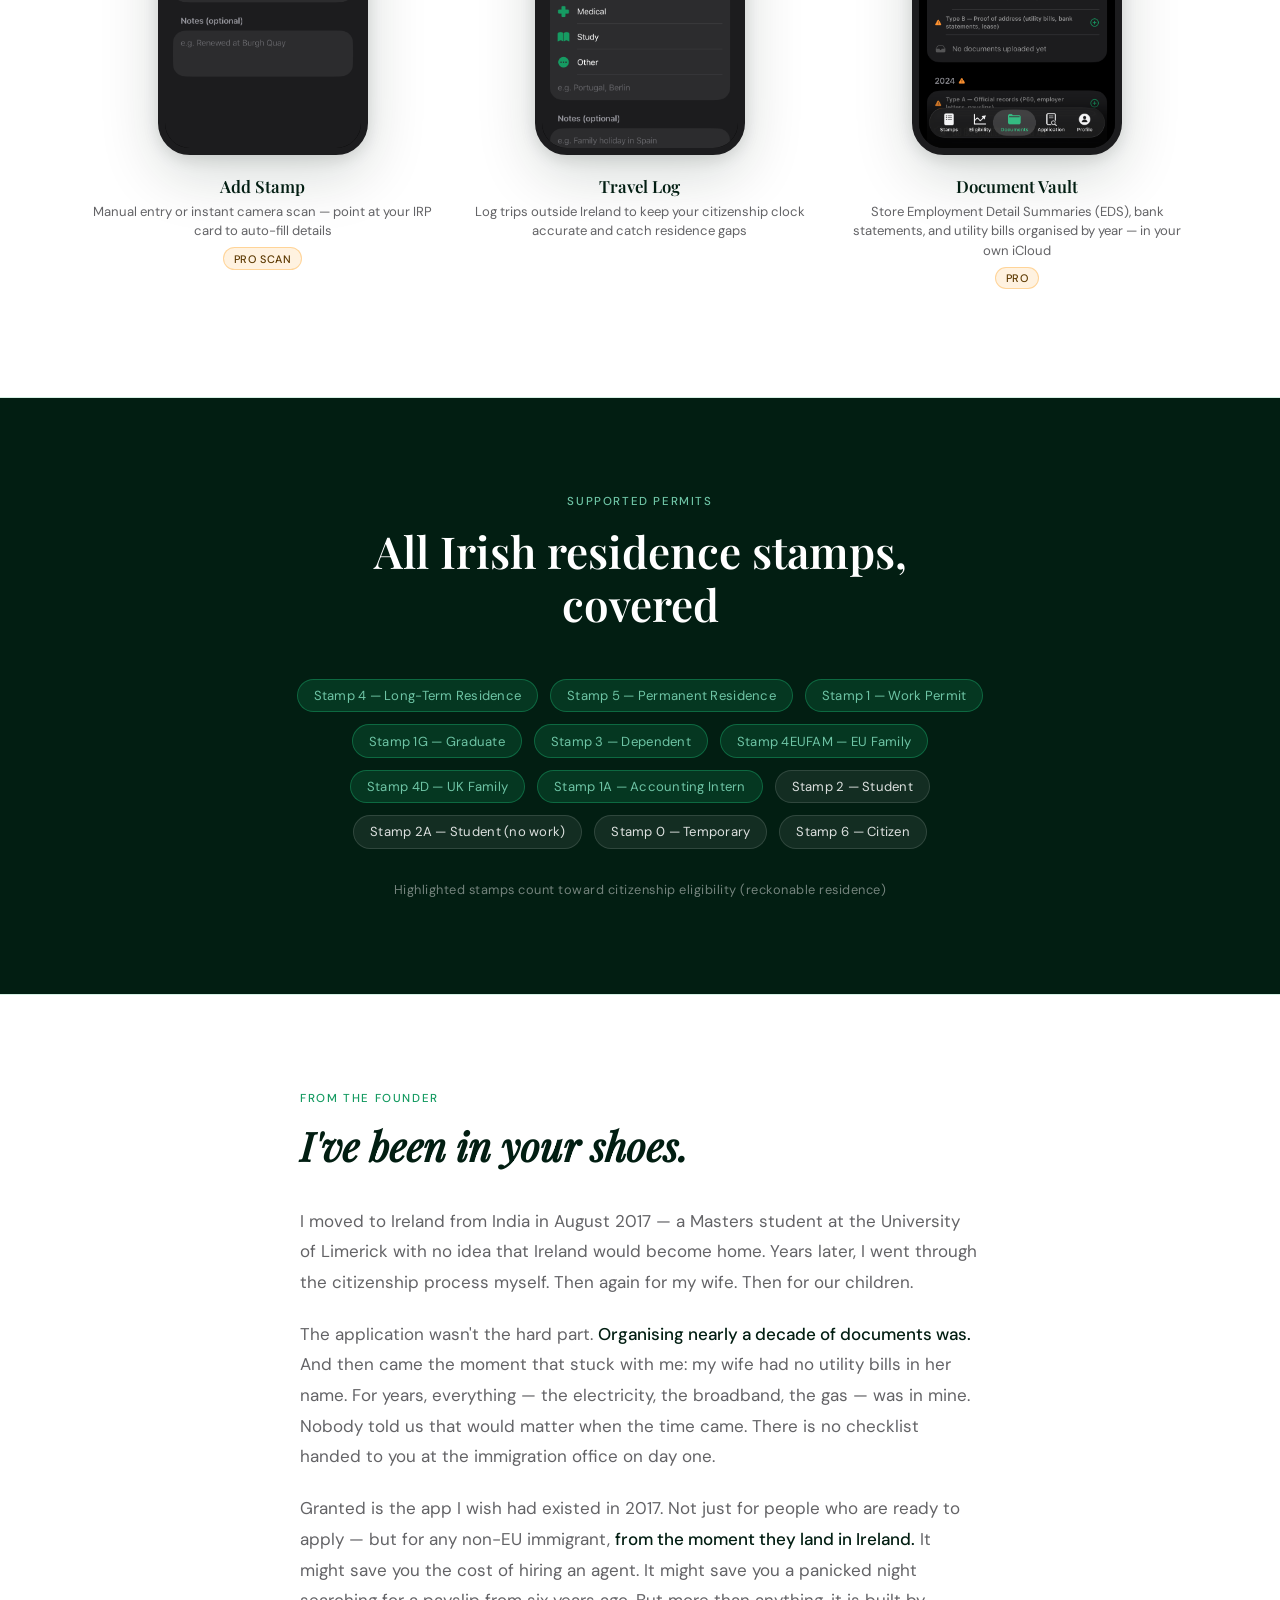
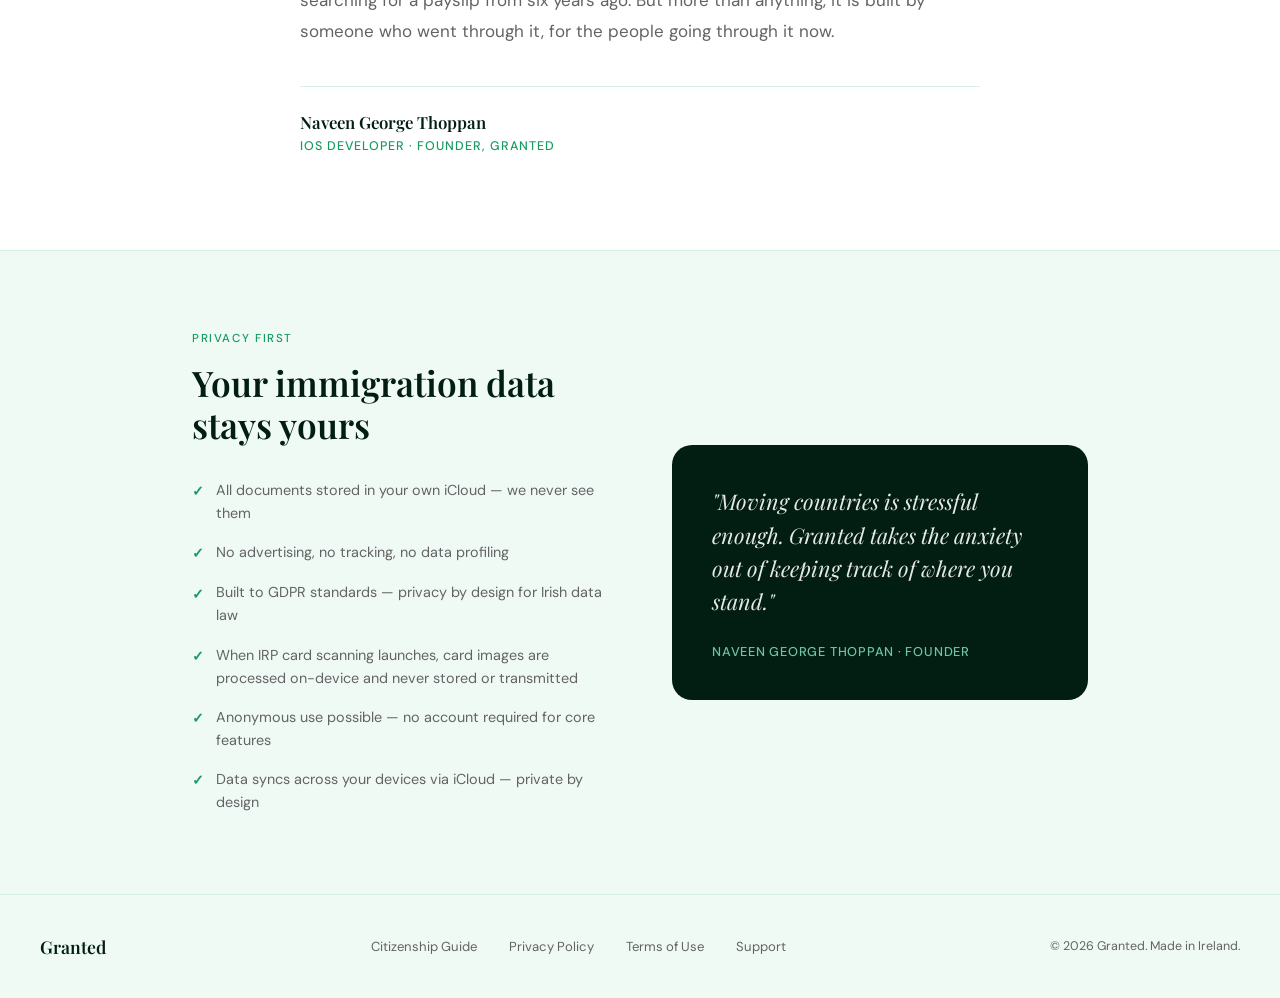
==== commit b15e7bed: "feat: tell Android testers to join the tester group first Play closed-test opt-in only works for mem" ====
--- a/index.html
+++ b/index.html
@@ -204,6 +204,9 @@
       opacity: 0;
       animation: fadeUp 0.7s 0.8s forwards;
     }
+
+    .hero-note--steps { margin-top: 0.4rem; }
+    .hero-note--steps a { color: var(--green-deep); text-decoration: underline; }
 
     /* ── FEATURES ── */
     .features {
@@ -919,6 +922,7 @@
       <a href="#application-tracking" class="btn-secondary">See the timeline ↓</a>
     </div>
     <p class="hero-note">Free beta · iPhone (iOS 18+) via TestFlight · Android via Google Play</p>
+    <p class="hero-note hero-note--steps">Android: <strong>1.</strong> <a href="https://groups.google.com/g/granted-ireland-testers" target="_blank" rel="noopener" onclick="gtag('event','join_beta',{event_category:'cta',event_label:'android_join_group'})">Join the tester group</a> with your Google account, then <strong>2.</strong> tap <em>Join Android beta</em> above.</p>
     <div class="hero-phones" aria-hidden="true">
       <div class="hero-phone hp-left">
         <img src="screenshots/01_my_stamps.png" alt="" loading="eager" />
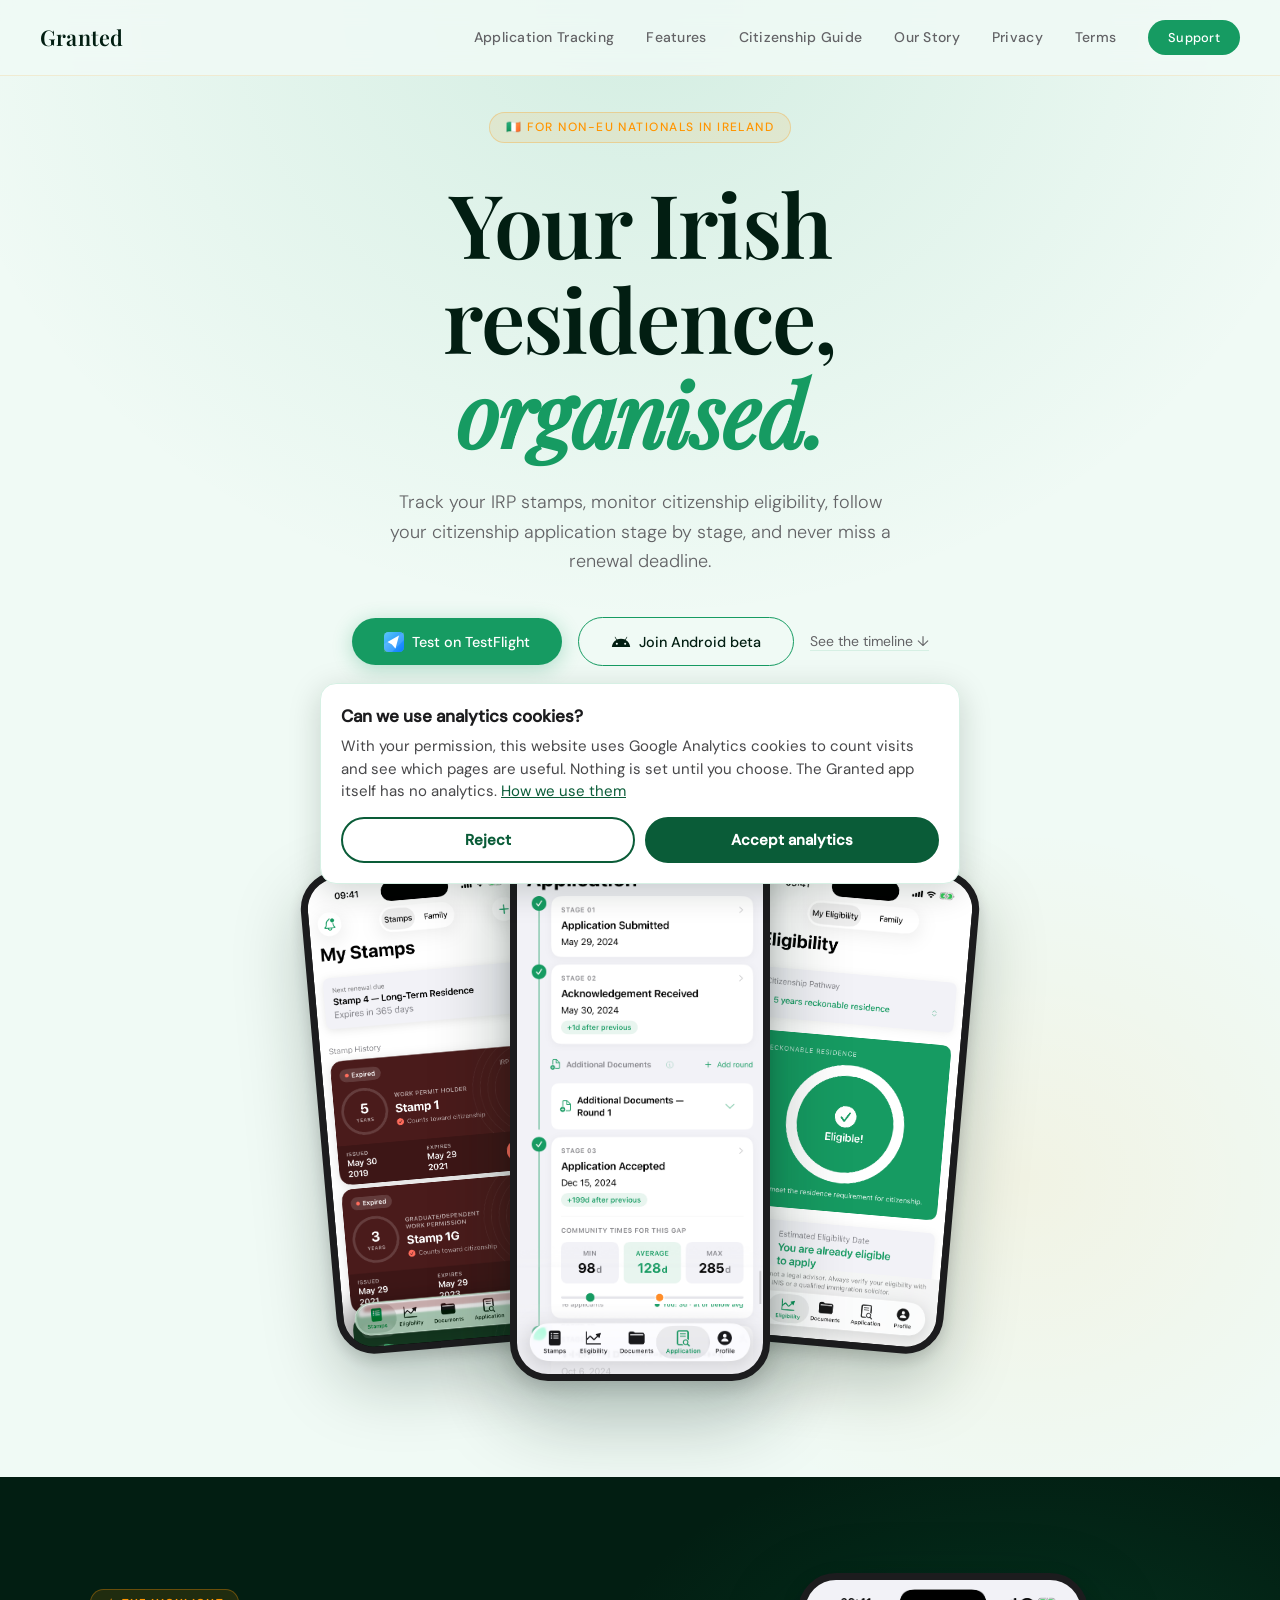
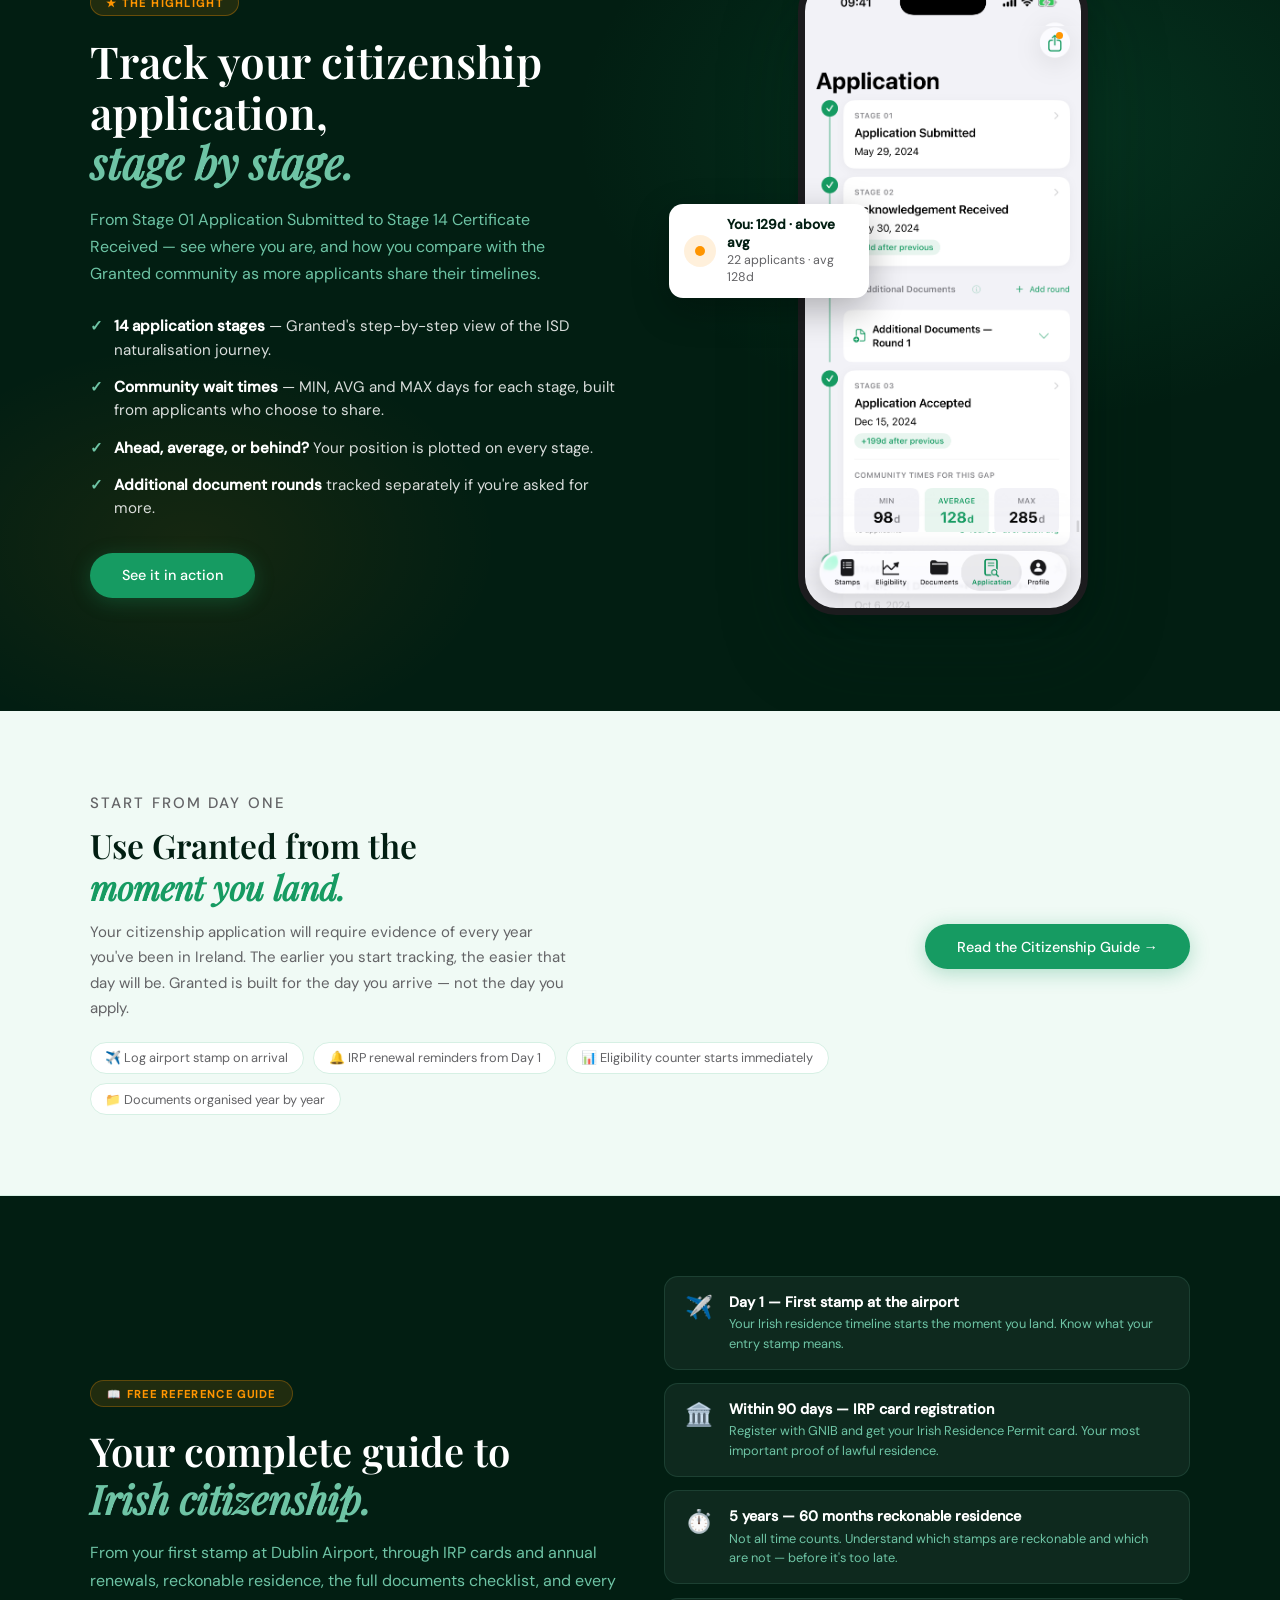
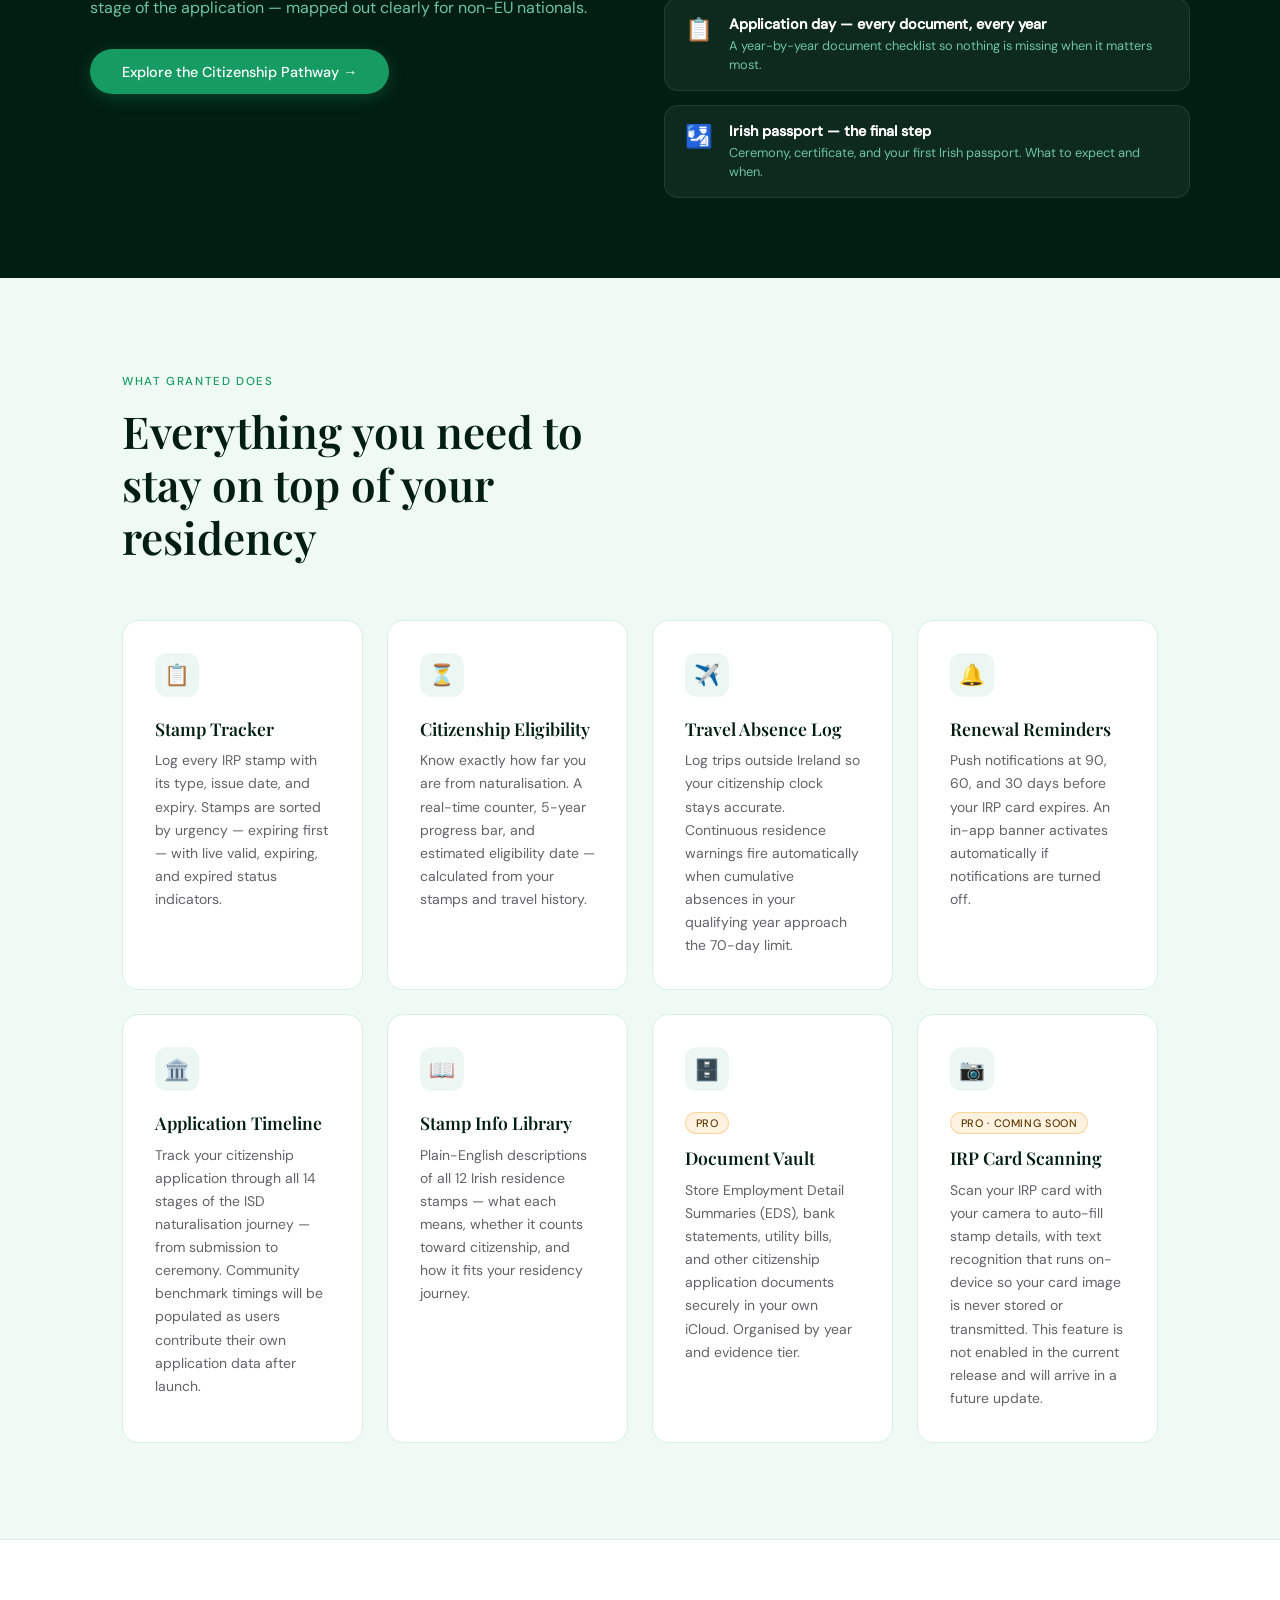
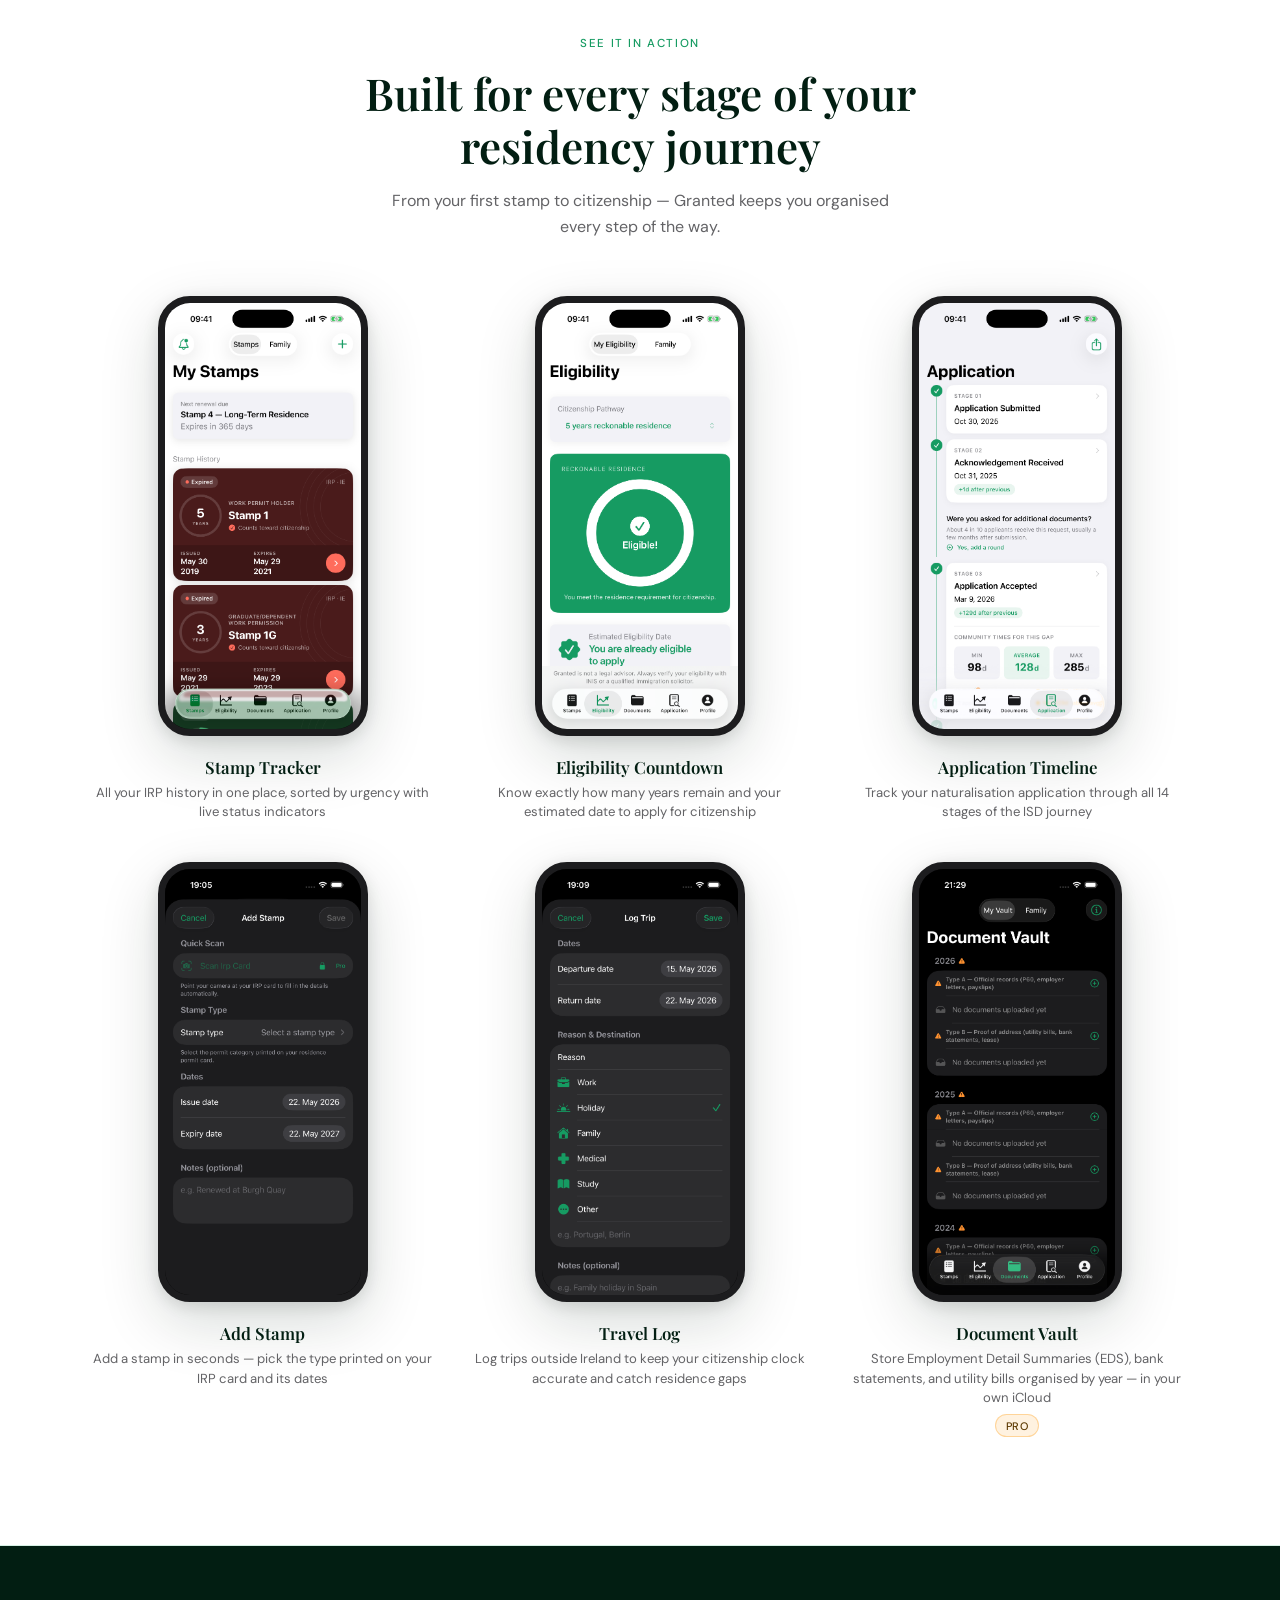
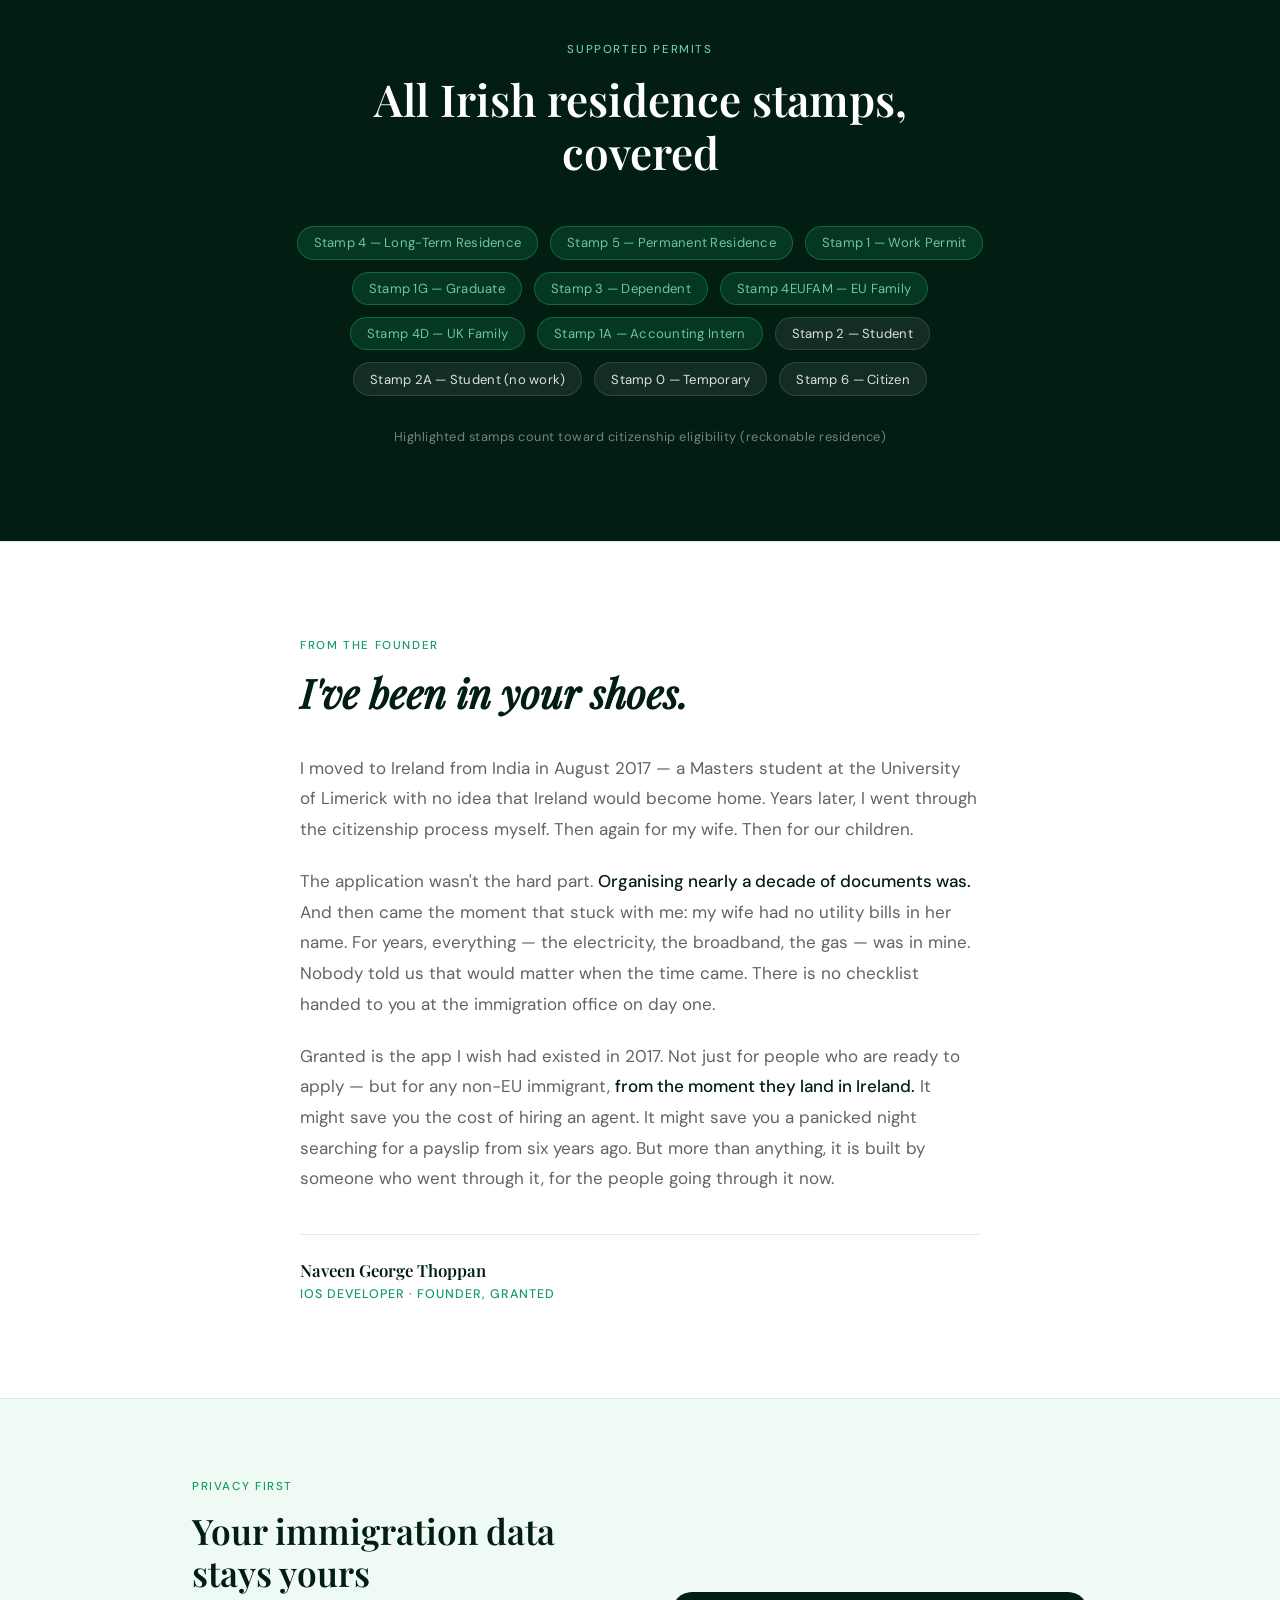
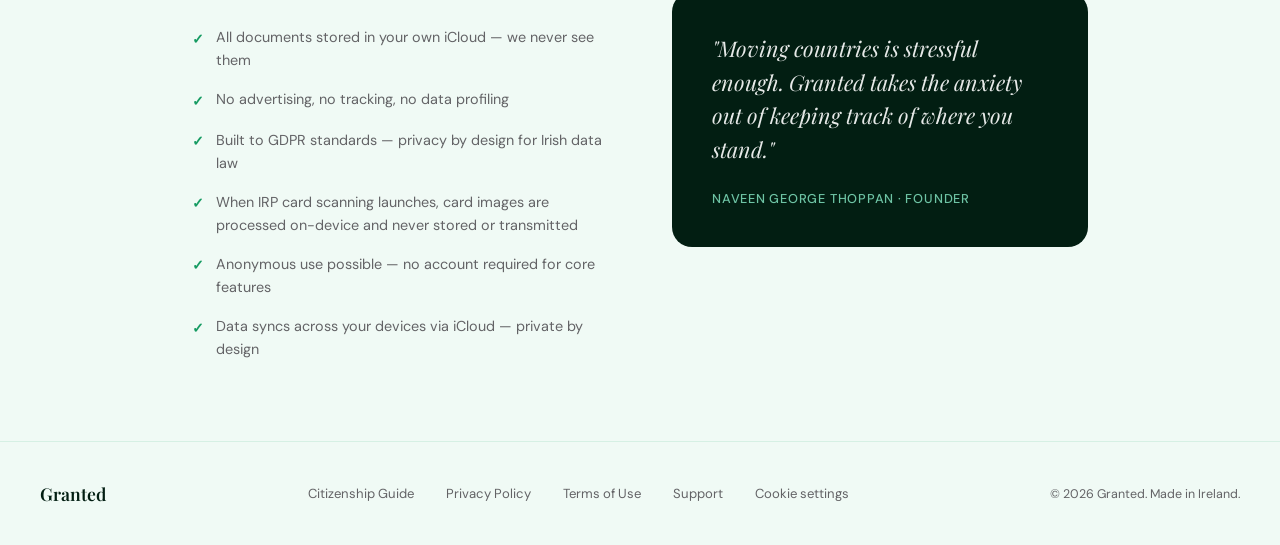
==== commit edc4b185: "fix: gate GA4 behind a consent banner and remove withdrawn AI copy - consent.js loads Google Analyti" ====
--- a/index.html
+++ b/index.html
@@ -6,14 +6,10 @@
   <title>Granted — Your Irish Residence, Organised</title>
   <meta name="description" content="Granted helps non-EU nationals in Ireland track IRP stamps, monitor citizenship eligibility, store documents, and never miss a renewal deadline." />
   <link rel="stylesheet" href="/fonts/fonts.css" />
-  <!-- Google Analytics 4 — replace G-10NP71J9SE with your Measurement ID -->
-  <script async src="https://www.googletagmanager.com/gtag/js?id=G-10NP71J9SE"></script>
-  <script>
-    window.dataLayer = window.dataLayer || [];
-    function gtag(){dataLayer.push(arguments);}
-    gtag('js', new Date());
-    gtag('config', 'G-10NP71J9SE');
-  </script>
+  <!-- Google Analytics 4 loads only after consent: see /consent.js. The stub lets
+       onclick gtag() calls queue harmlessly until then. -->
+  <script>window.dataLayer = window.dataLayer || []; function gtag(){dataLayer.push(arguments);}</script>
+  <script src="/consent.js" defer></script>
   <style>
     *, *::before, *::after { box-sizing: border-box; margin: 0; padding: 0; }
 
@@ -1101,13 +1097,6 @@
         <p>Scan your IRP card with your camera to auto-fill stamp details, with text recognition that runs on-device so your card image is never stored or transmitted. This feature is not enabled in the current release and will arrive in a future update.</p>
       </div>
 
-      <div class="feature-card">
-        <div class="feature-icon">💬</div>
-        <div class="badge badge-pro">Pro · Coming soon</div>
-        <h3>AI Eligibility Q&amp;A</h3>
-        <p>Ask plain-English questions about your situation and get answers based on your own stamp history and travel log. This feature is not enabled in the current release and will arrive in a future update. For guidance only — not legal advice.</p>
-      </div>
-
     </div>
   </section>
 
@@ -1151,12 +1140,11 @@
 
         <div class="preview-item">
           <div class="preview-phone">
-            <img src="screenshots/06_add_stamp.png" alt="Add Stamp form with IRP card scanning Pro feature" loading="lazy" />
+            <img src="screenshots/06_add_stamp.png" alt="Add Stamp form with stamp type, issue date and expiry date" loading="lazy" />
           </div>
           <div class="preview-caption">
             <h4>Add Stamp</h4>
-            <p>Manual entry or instant camera scan — point at your IRP card to auto-fill details</p>
-            <span class="badge badge-pro">Pro scan</span>
+            <p>Add a stamp in seconds — pick the type printed on your IRP card and its dates</p>
           </div>
         </div>
 
@@ -1256,6 +1244,7 @@
       <a href="/privacy.html">Privacy Policy</a>
       <a href="/terms.html">Terms of Use</a>
       <a href="/support.html">Support</a>
+      <a href="#cookie-settings" data-cookie-settings>Cookie settings</a>
     </div>
     <span class="footer-copy">© 2026 Granted. Made in Ireland.</span>
   </footer>
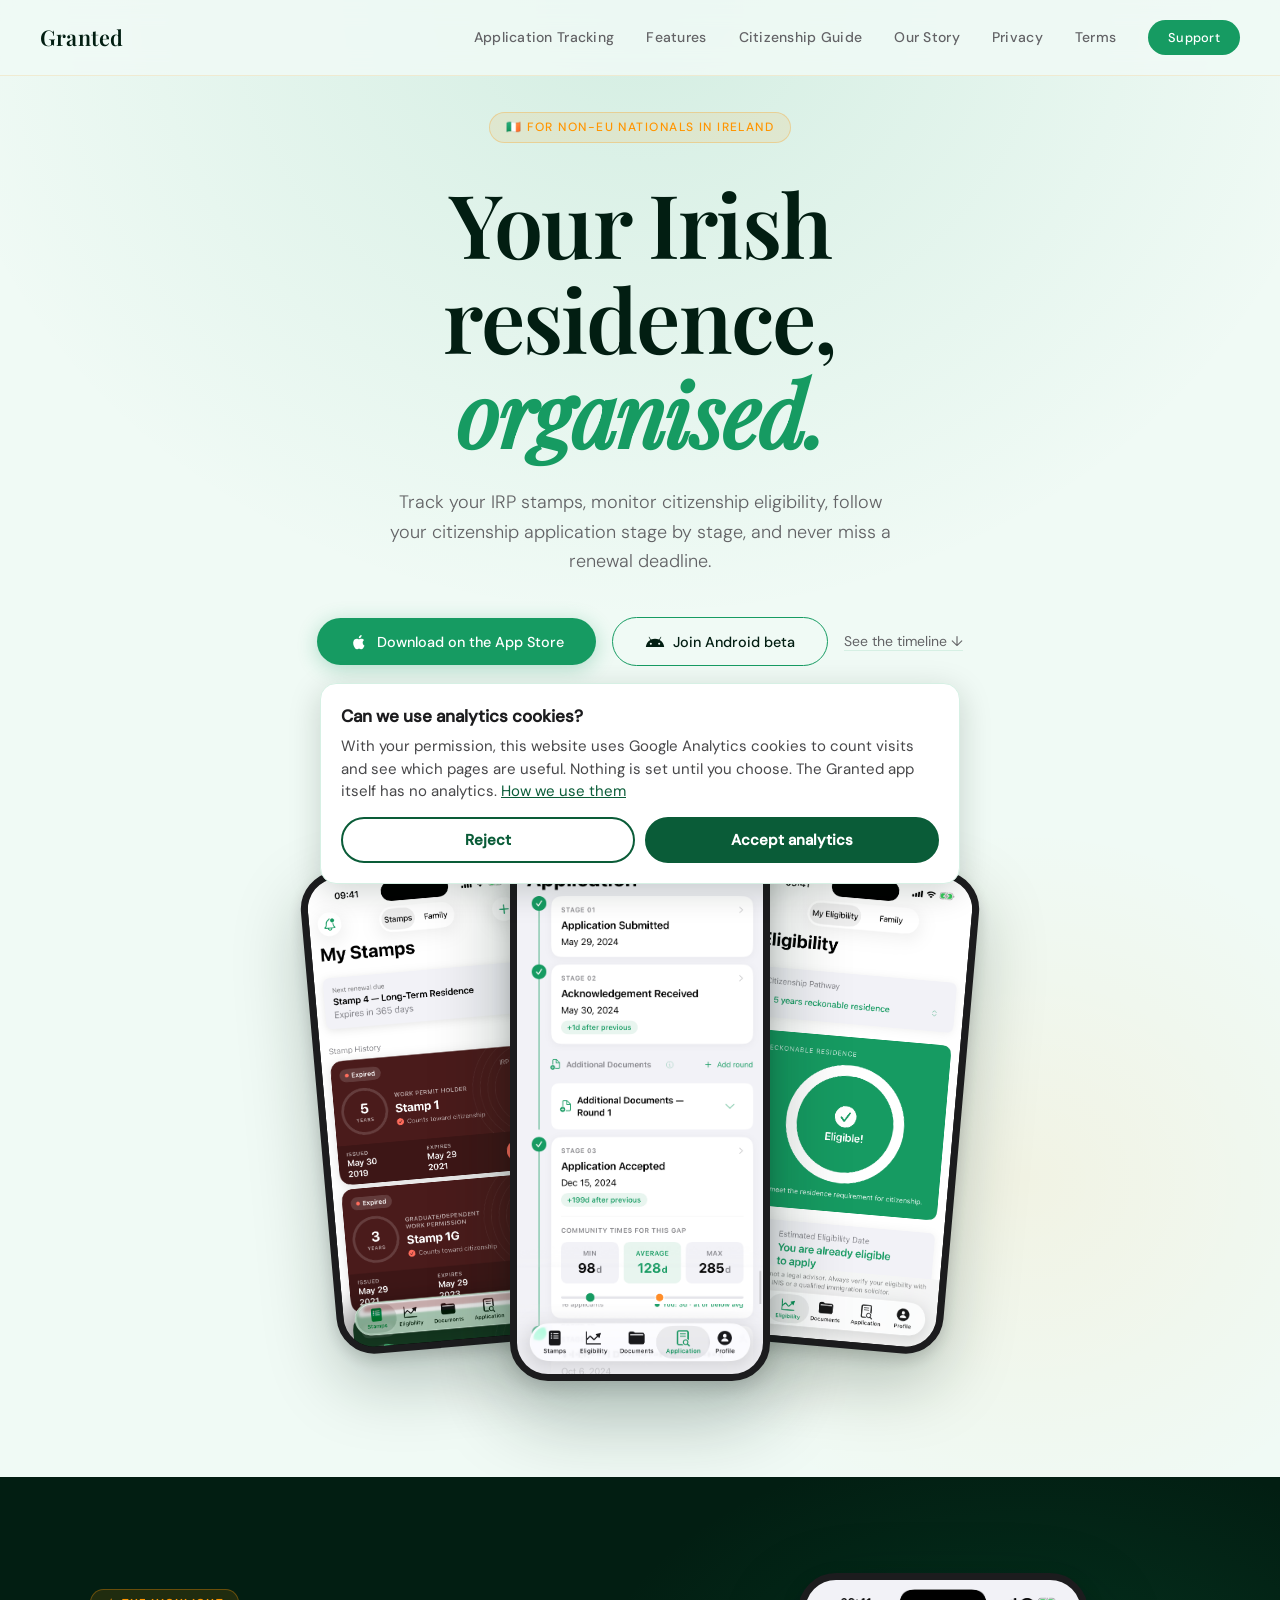
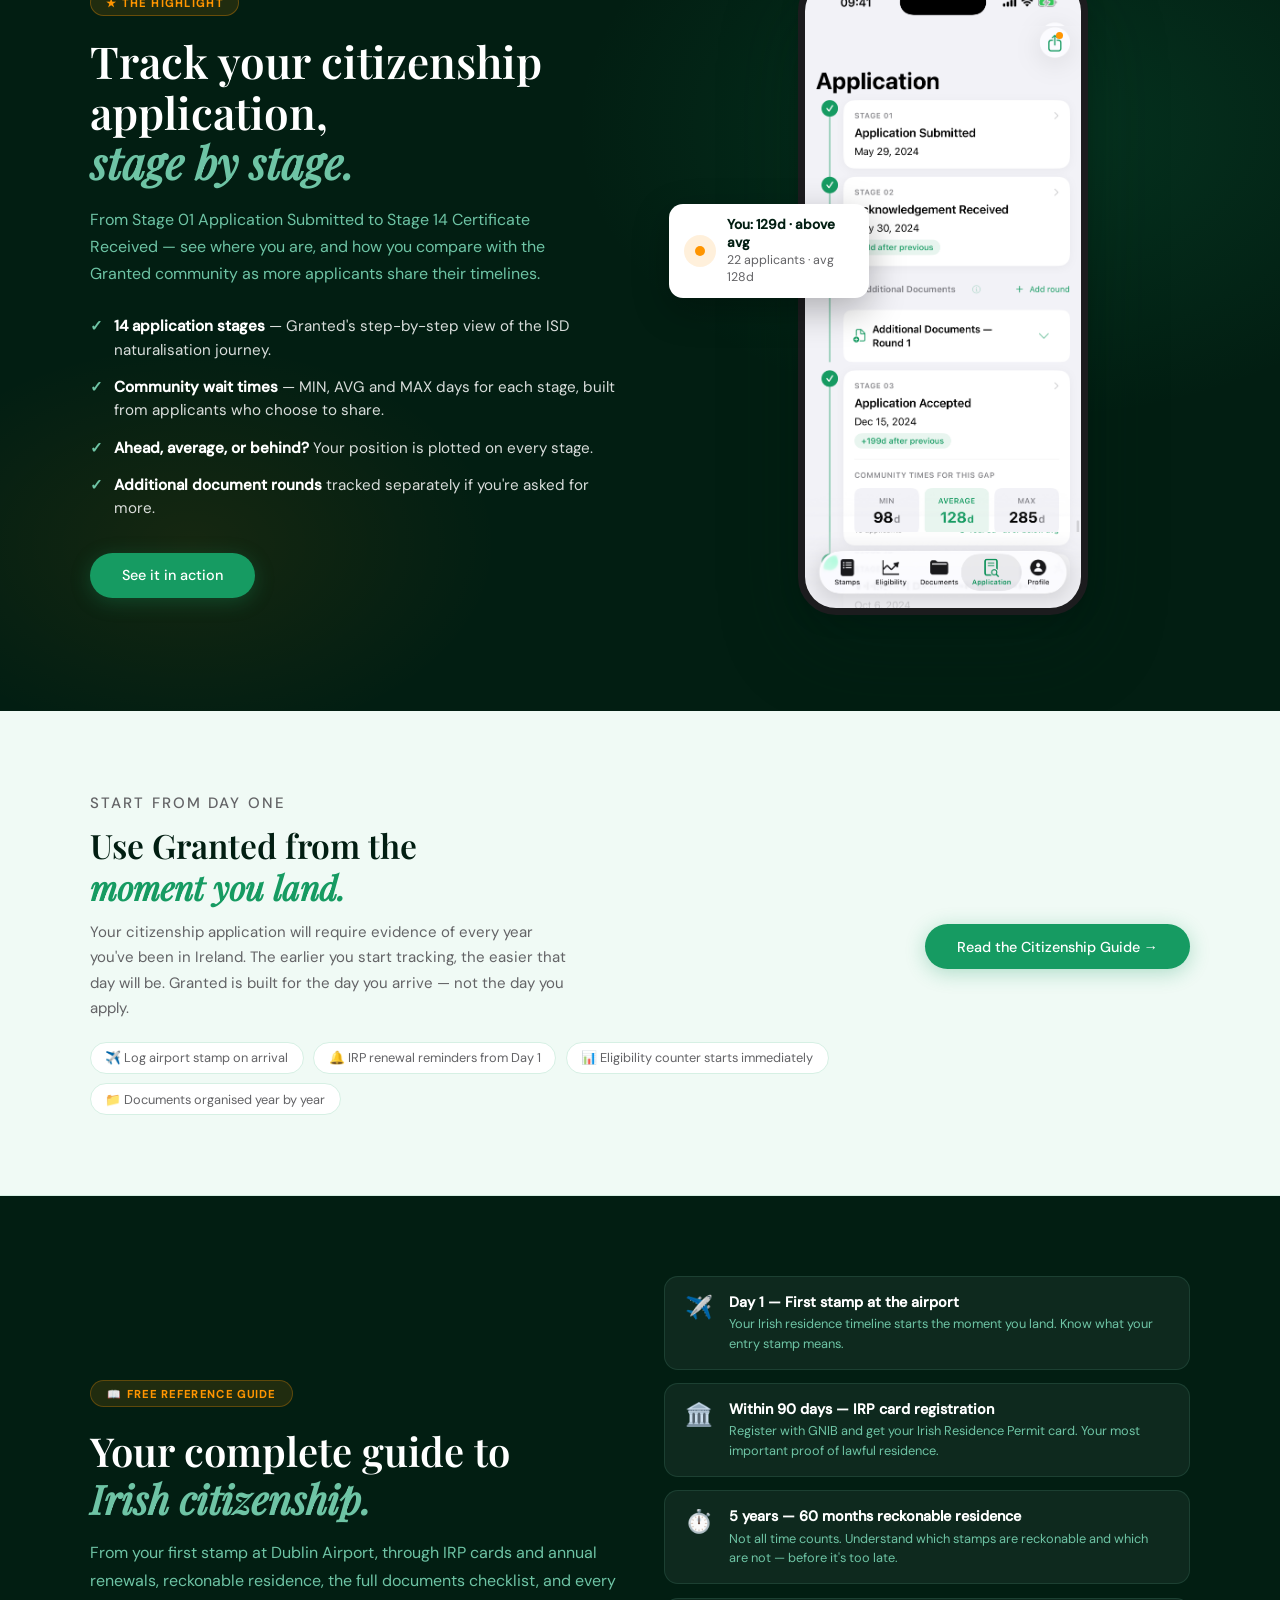
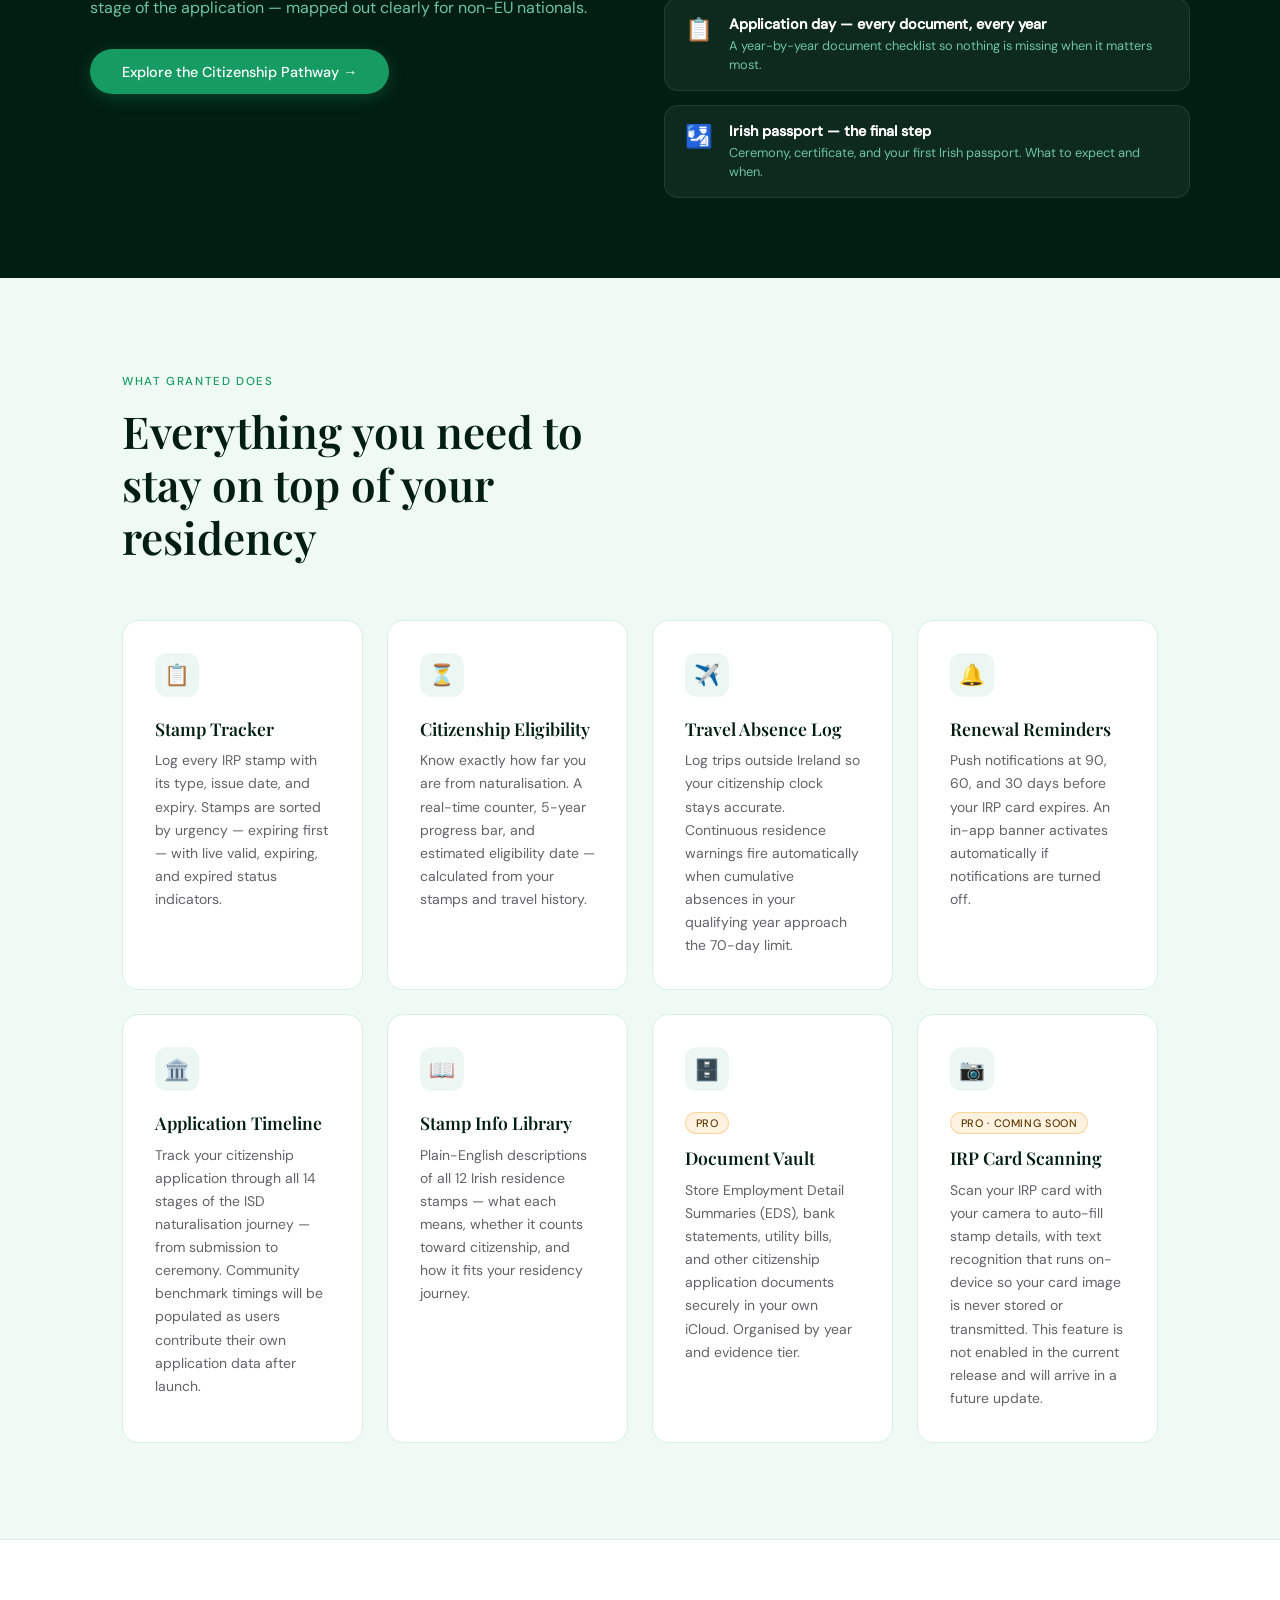
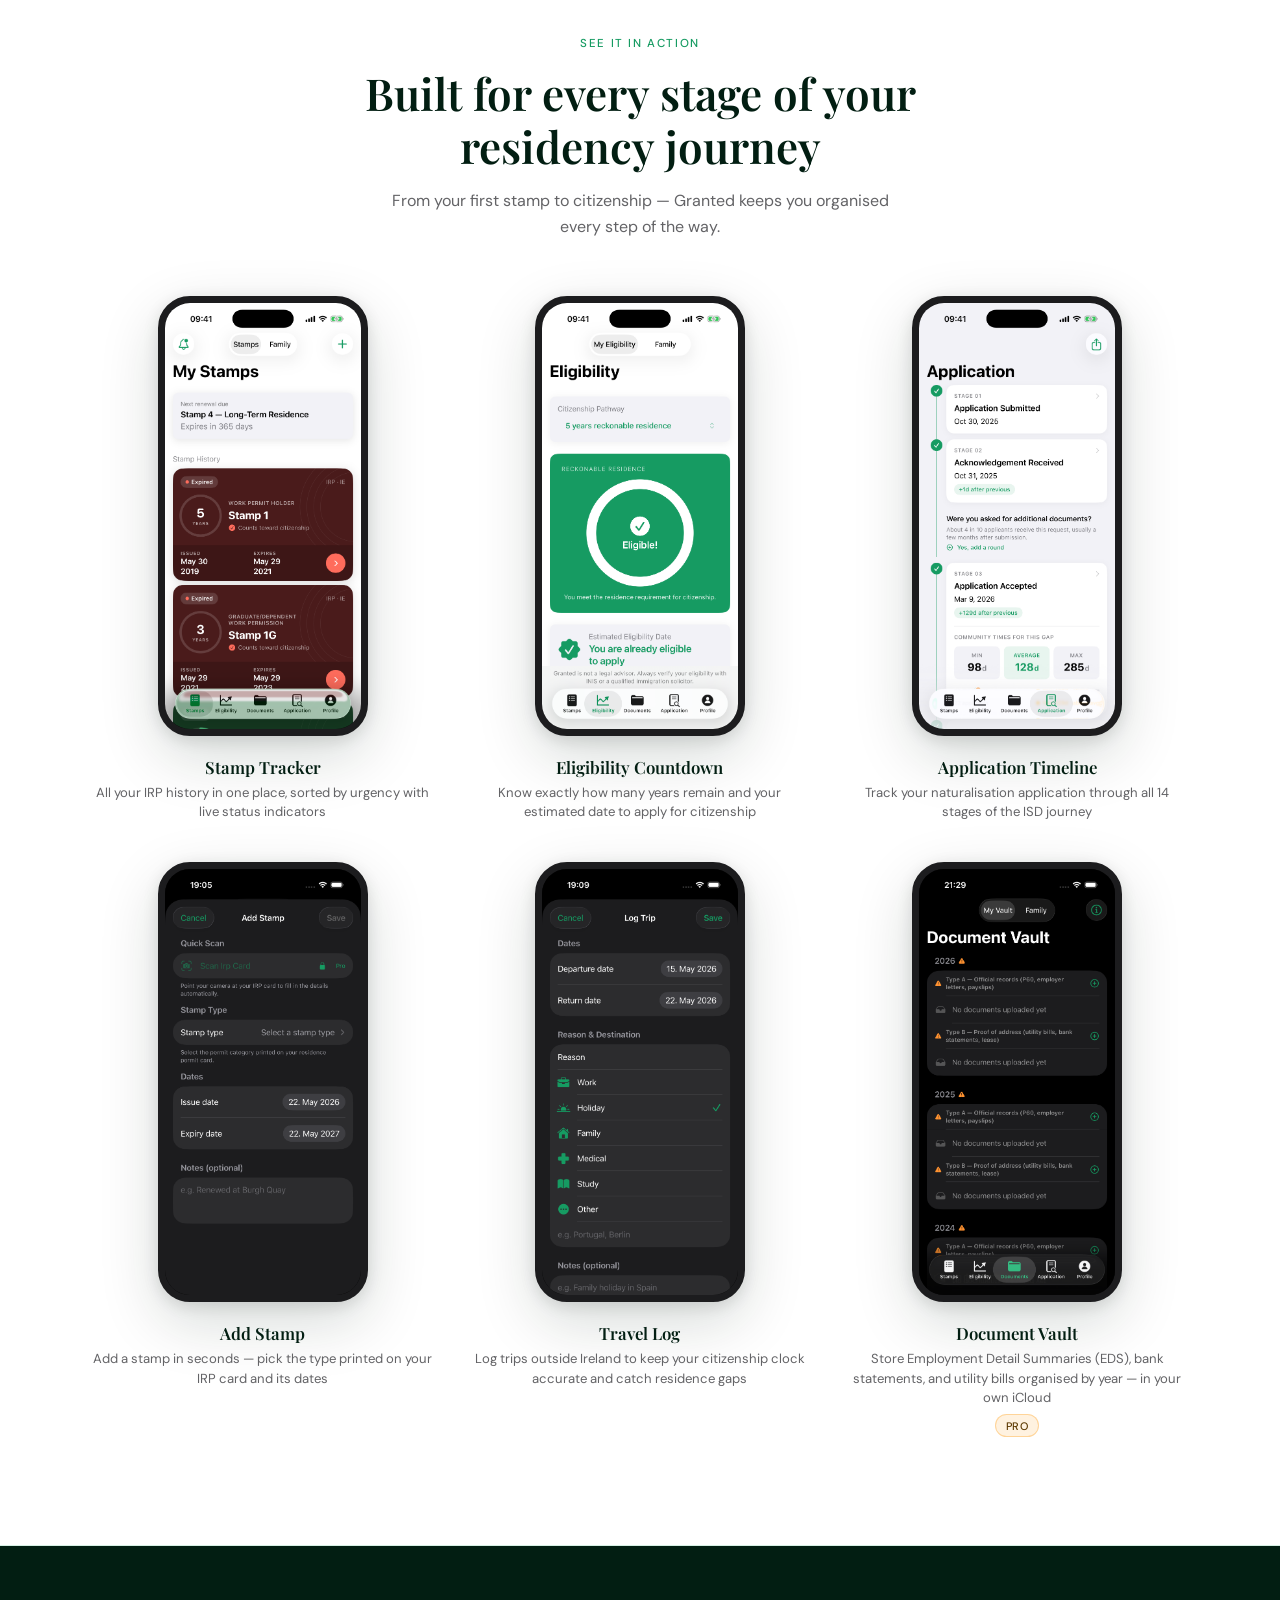
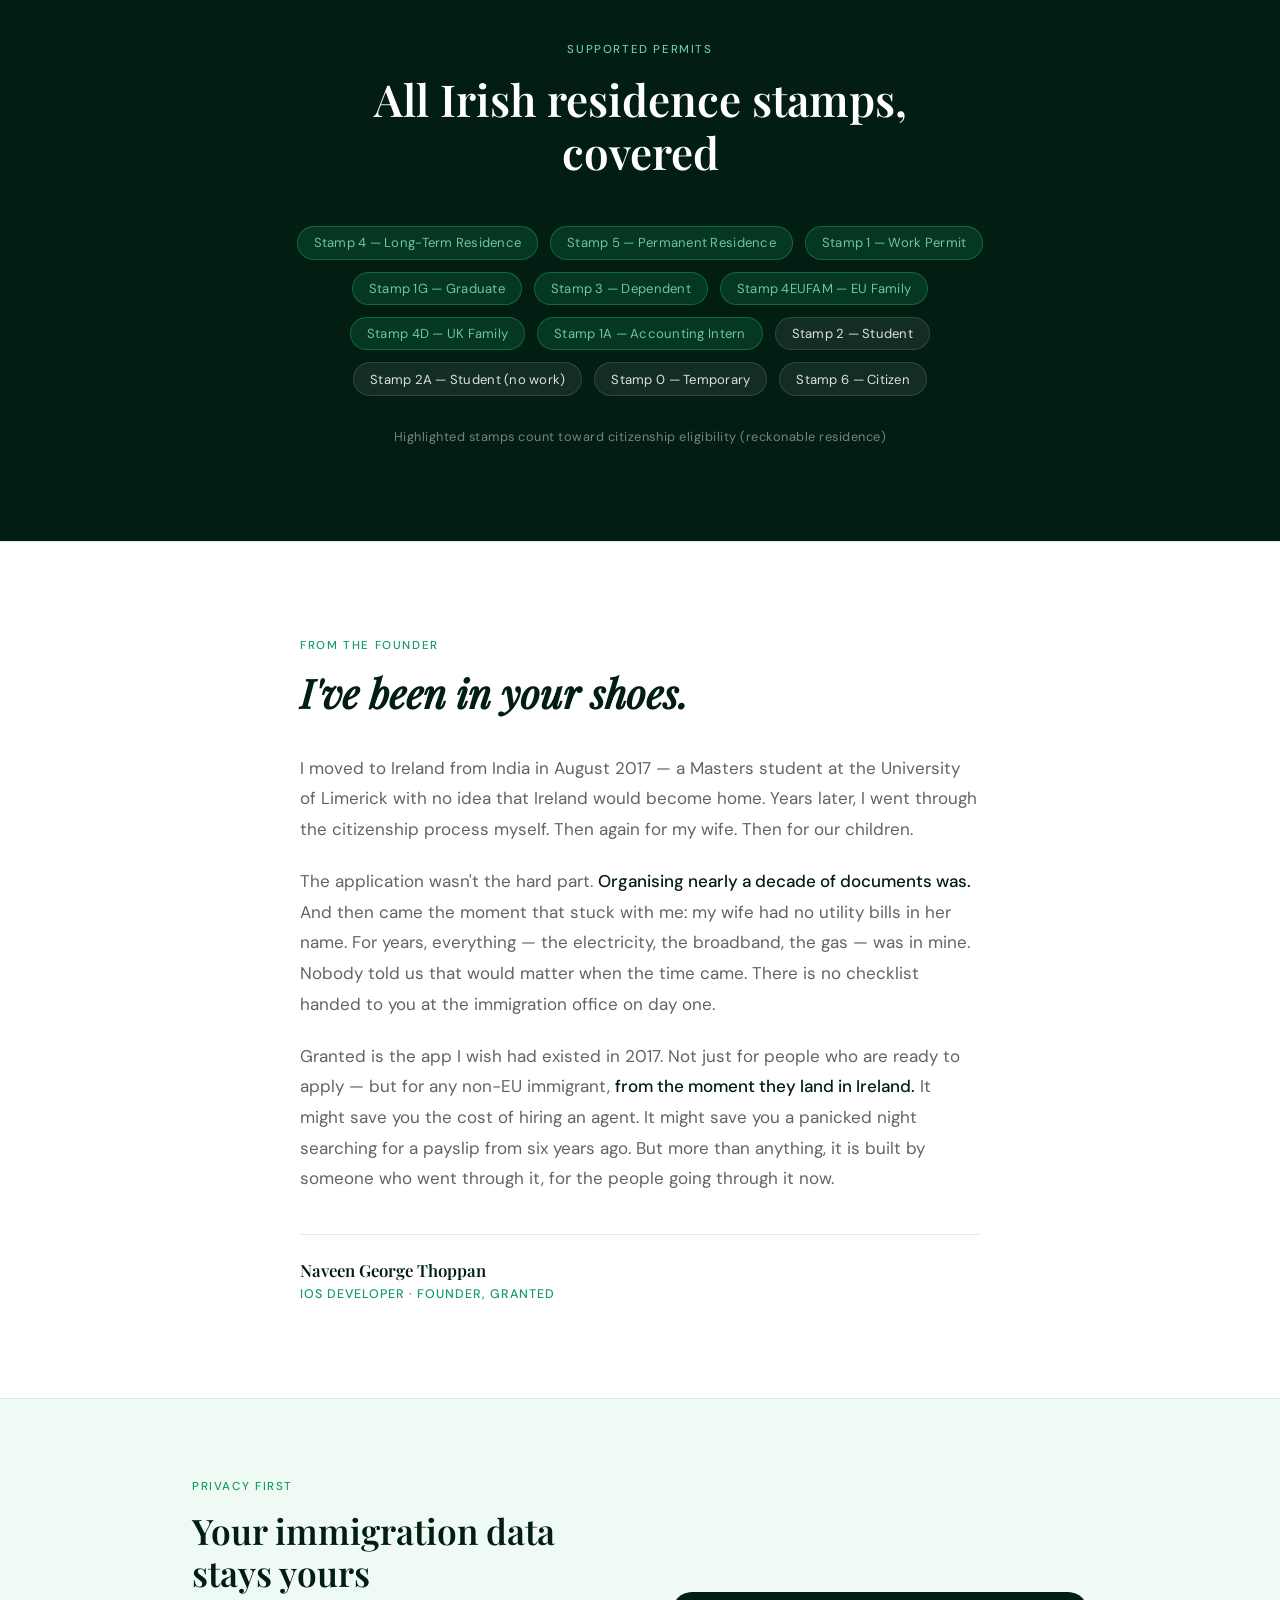
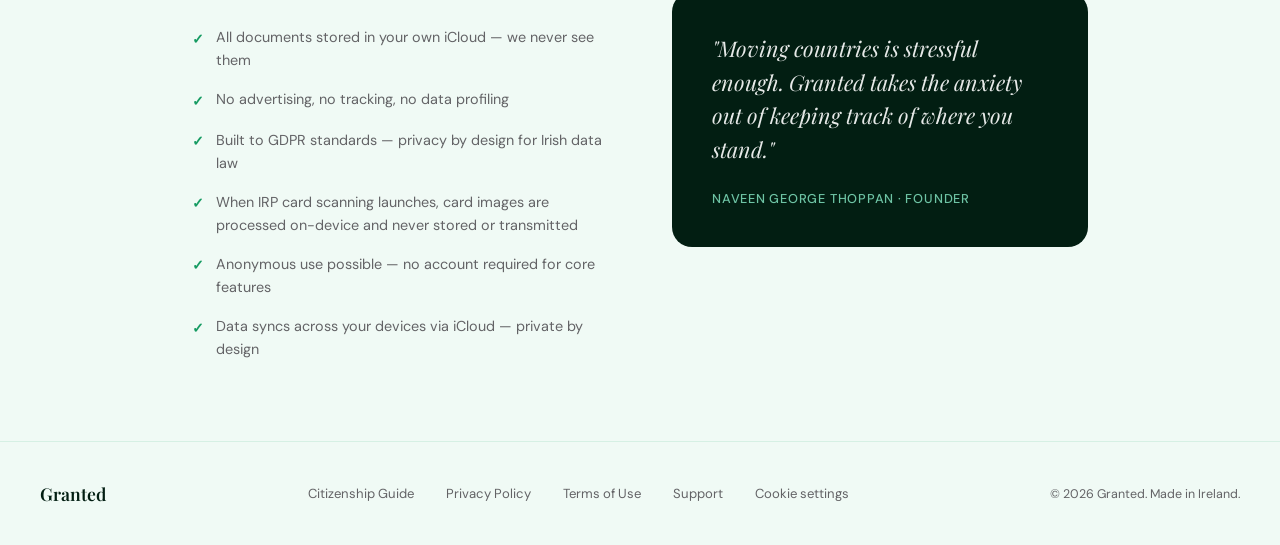
==== commit be49df3c: "feat: point the site at the live App Store listing Granted Ireland 1.0 is live on the App Store, so " ====
--- a/index.html
+++ b/index.html
@@ -893,21 +893,11 @@
       Track your IRP stamps, monitor citizenship eligibility, follow your citizenship application stage by stage, and never miss a renewal deadline.
     </p>
     <div class="hero-actions">
-      <a href="https://testflight.apple.com/join/8v3RVQeP" target="_blank" rel="noopener" class="btn-primary" onclick="gtag('event','join_beta',{event_category:'cta',event_label:'hero_testflight'})">
-        <svg width="20" height="20" viewBox="0 0 20 20" fill="none" xmlns="http://www.w3.org/2000/svg" aria-hidden="true">
-          <rect width="20" height="20" rx="4.5" fill="white" fill-opacity="0.25"/>
-          <rect width="20" height="20" rx="4.5" fill="url(#tf-grad)"/>
-          <defs>
-            <linearGradient id="tf-grad" x1="0" y1="0" x2="20" y2="20" gradientUnits="userSpaceOnUse">
-              <stop offset="0%" stop-color="#5AC8FA"/>
-              <stop offset="100%" stop-color="#0A7AFF"/>
-            </linearGradient>
-          </defs>
-          <path d="M20 0L20 8L8 20L0 20L0 12Z" fill="white" fill-opacity="0.12"/>
-          <path d="M3.5 10L15 3.5L11.5 16.5L8 12.5L3.5 10Z" fill="white"/>
-          <path d="M8 12.5L9.8 10.2L11.5 16.5L8 12.5Z" fill="white" fill-opacity="0.45"/>
+      <a href="https://apps.apple.com/ie/app/granted-ireland/id6762311179" target="_blank" rel="noopener" class="btn-primary" onclick="gtag('event','download_app',{event_category:'cta',event_label:'hero_app_store'})">
+        <svg width="20" height="20" viewBox="0 0 24 24" fill="currentColor" aria-hidden="true">
+          <path d="M16.37 12.78c.02-2.1 1.72-3.11 1.8-3.16-.98-1.44-2.51-1.63-3.05-1.65-1.3-.13-2.54.76-3.2.76-.66 0-1.68-.74-2.76-.72-1.42.02-2.73.82-3.46 2.09-1.47 2.56-.38 6.35 1.06 8.43.7 1.02 1.54 2.16 2.64 2.12 1.06-.04 1.46-.69 2.74-.69 1.28 0 1.64.69 2.76.67 1.14-.02 1.86-1.04 2.56-2.06.81-1.18 1.14-2.32 1.16-2.38-.03-.01-2.22-.85-2.25-3.41zM14.3 6.3c.58-.71.97-1.69.86-2.67-.84.03-1.86.56-2.46 1.26-.54.62-1.01 1.62-.88 2.57.94.08 1.9-.48 2.48-1.16z"/>
         </svg>
-        Test on TestFlight
+        Download on the App Store
       </a>
       <a href="https://play.google.com/apps/testing/com.granted.ireland" target="_blank" rel="noopener" class="btn-outline" onclick="gtag('event','join_beta',{event_category:'cta',event_label:'hero_android_beta'})">
         <svg width="20" height="20" viewBox="0 0 24 24" fill="currentColor" aria-hidden="true">
@@ -917,8 +907,8 @@
       </a>
       <a href="#application-tracking" class="btn-secondary">See the timeline ↓</a>
     </div>
-    <p class="hero-note">Free beta · iPhone (iOS 18+) via TestFlight · Android via Google Play</p>
-    <p class="hero-note hero-note--steps">Android: <strong>1.</strong> <a href="https://groups.google.com/g/granted-ireland-testers" target="_blank" rel="noopener" onclick="gtag('event','join_beta',{event_category:'cta',event_label:'android_join_group'})">Join the tester group</a> with your Google account, then <strong>2.</strong> tap <em>Join Android beta</em> above.</p>
+    <p class="hero-note">Free on the App Store · iPhone (iOS 18+) · Android in open beta via Google Play</p>
+    <p class="hero-note hero-note--steps">Android beta: <strong>1.</strong> <a href="https://groups.google.com/g/granted-ireland-testers" target="_blank" rel="noopener" onclick="gtag('event','join_beta',{event_category:'cta',event_label:'android_join_group'})">Join the tester group</a> with your Google account, then <strong>2.</strong> tap <em>Join Android beta</em> above.</p>
     <div class="hero-phones" aria-hidden="true">
       <div class="hero-phone hp-left">
         <img src="screenshots/01_my_stamps.png" alt="" loading="eager" />
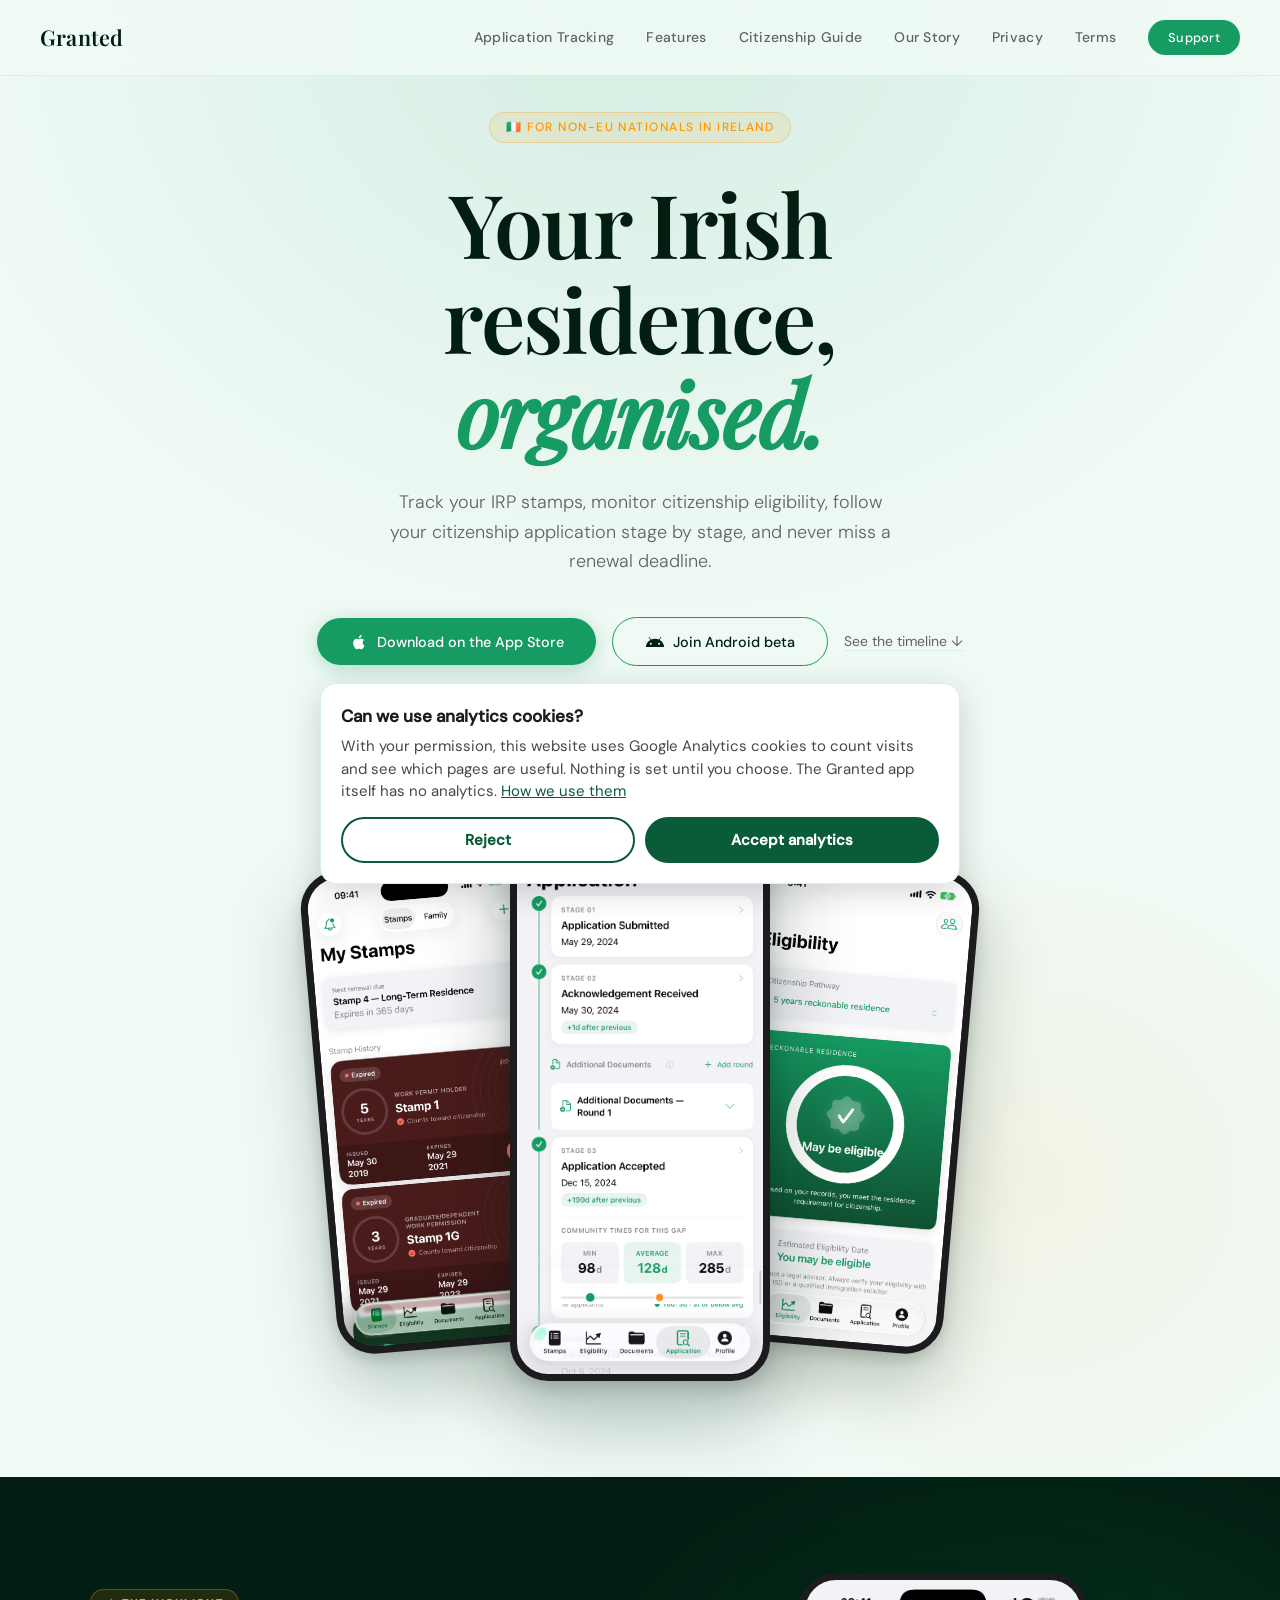
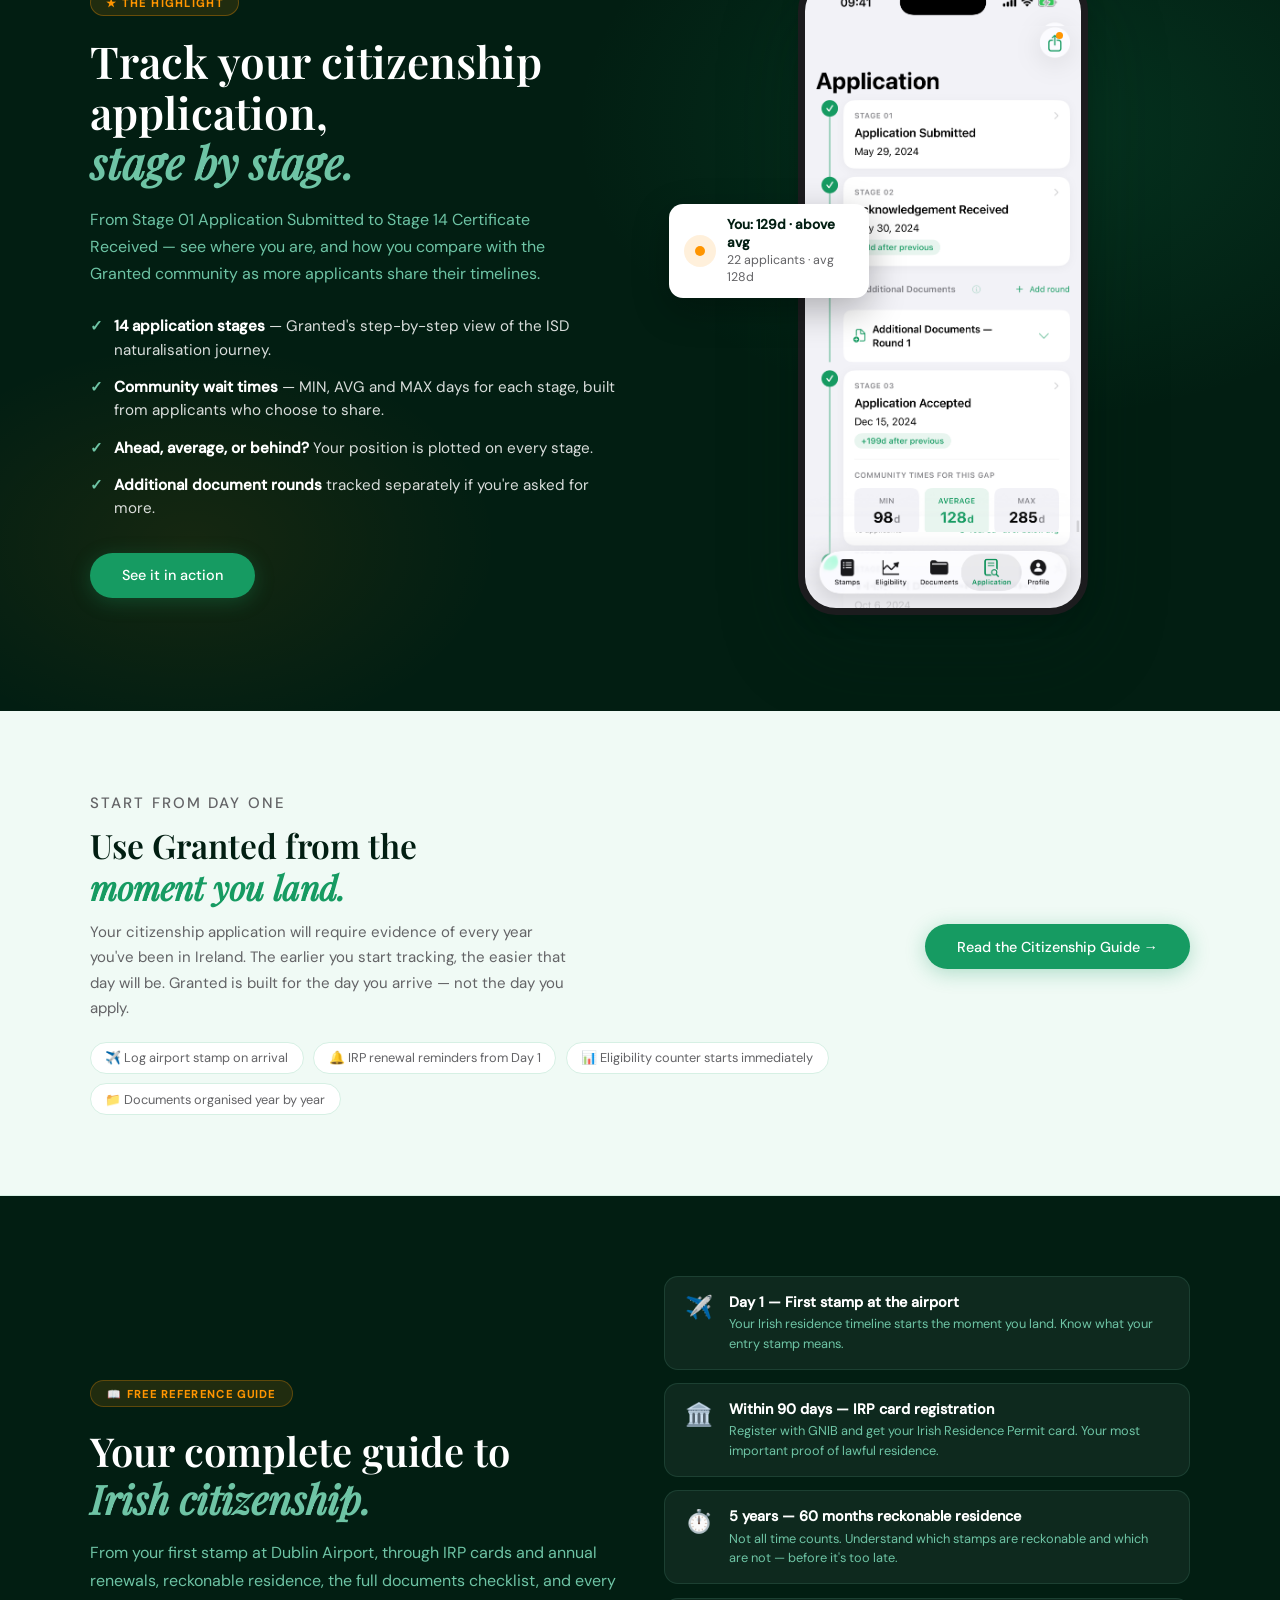
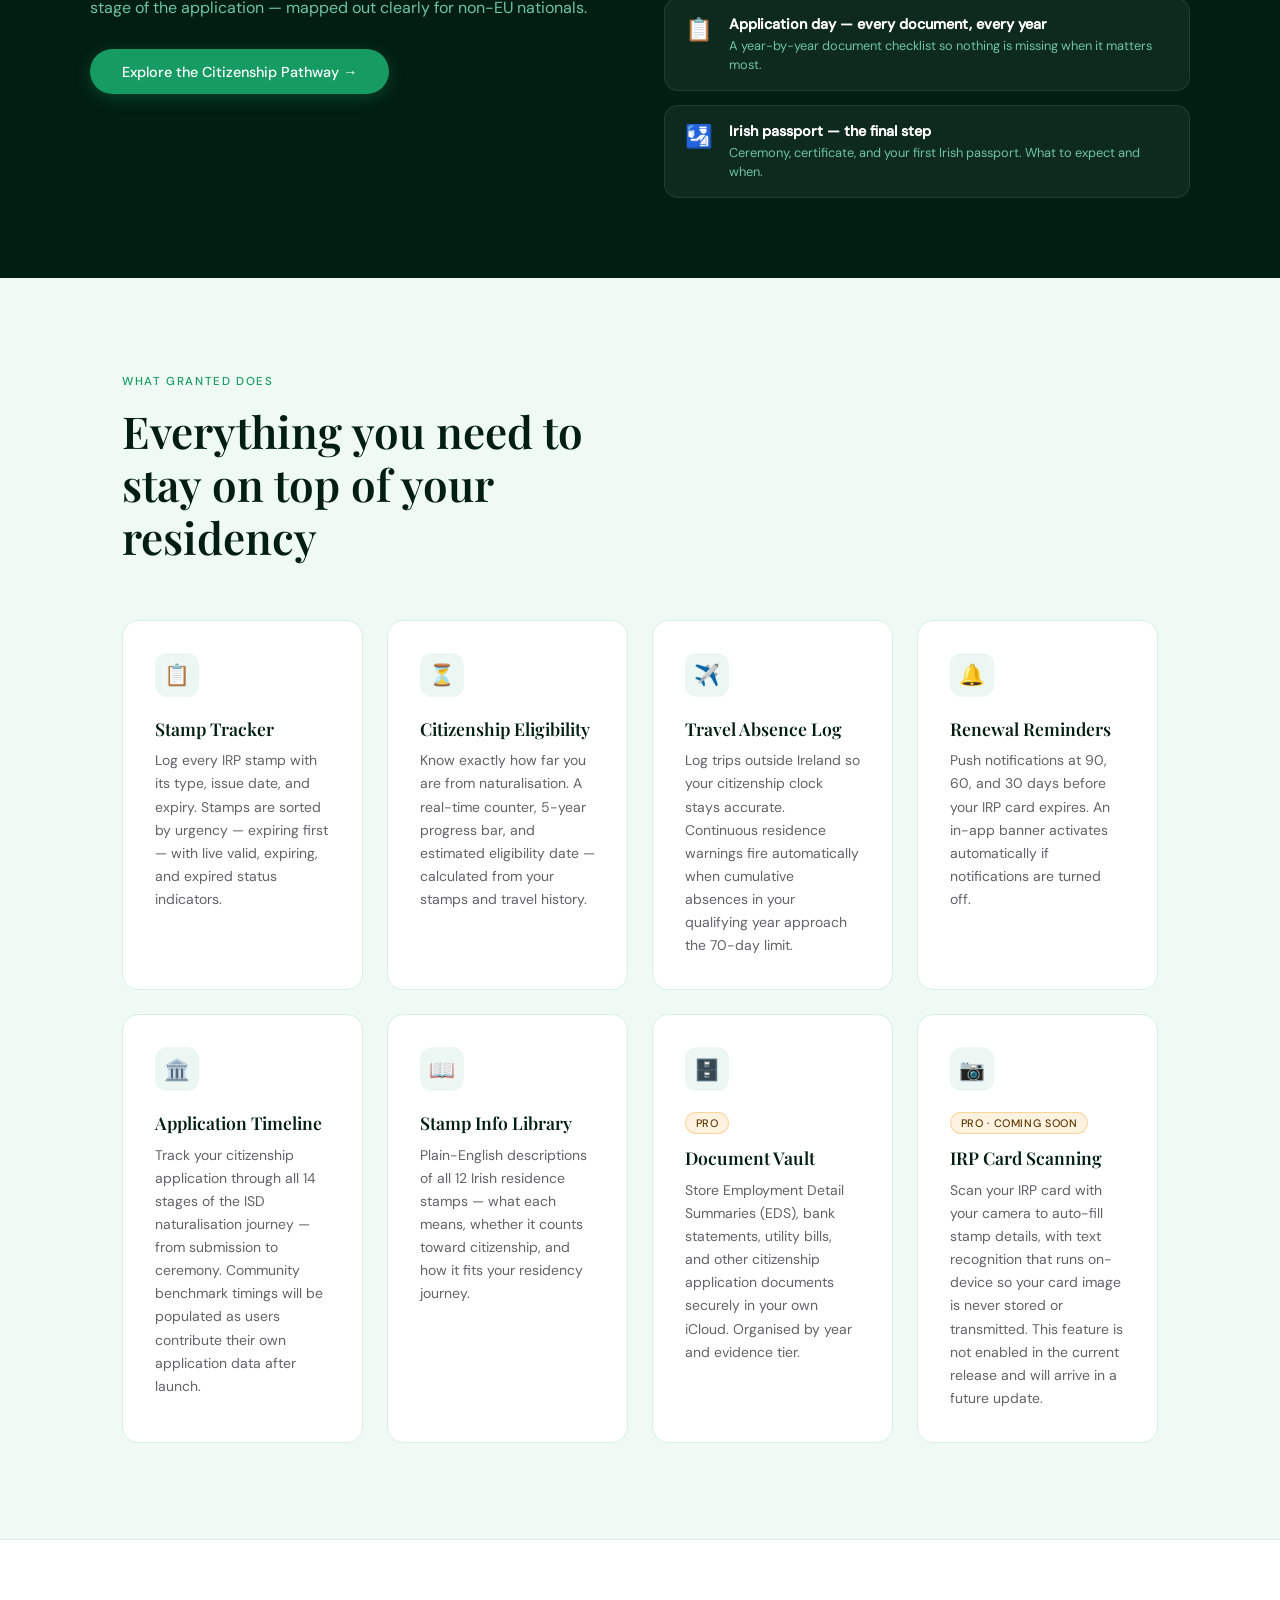
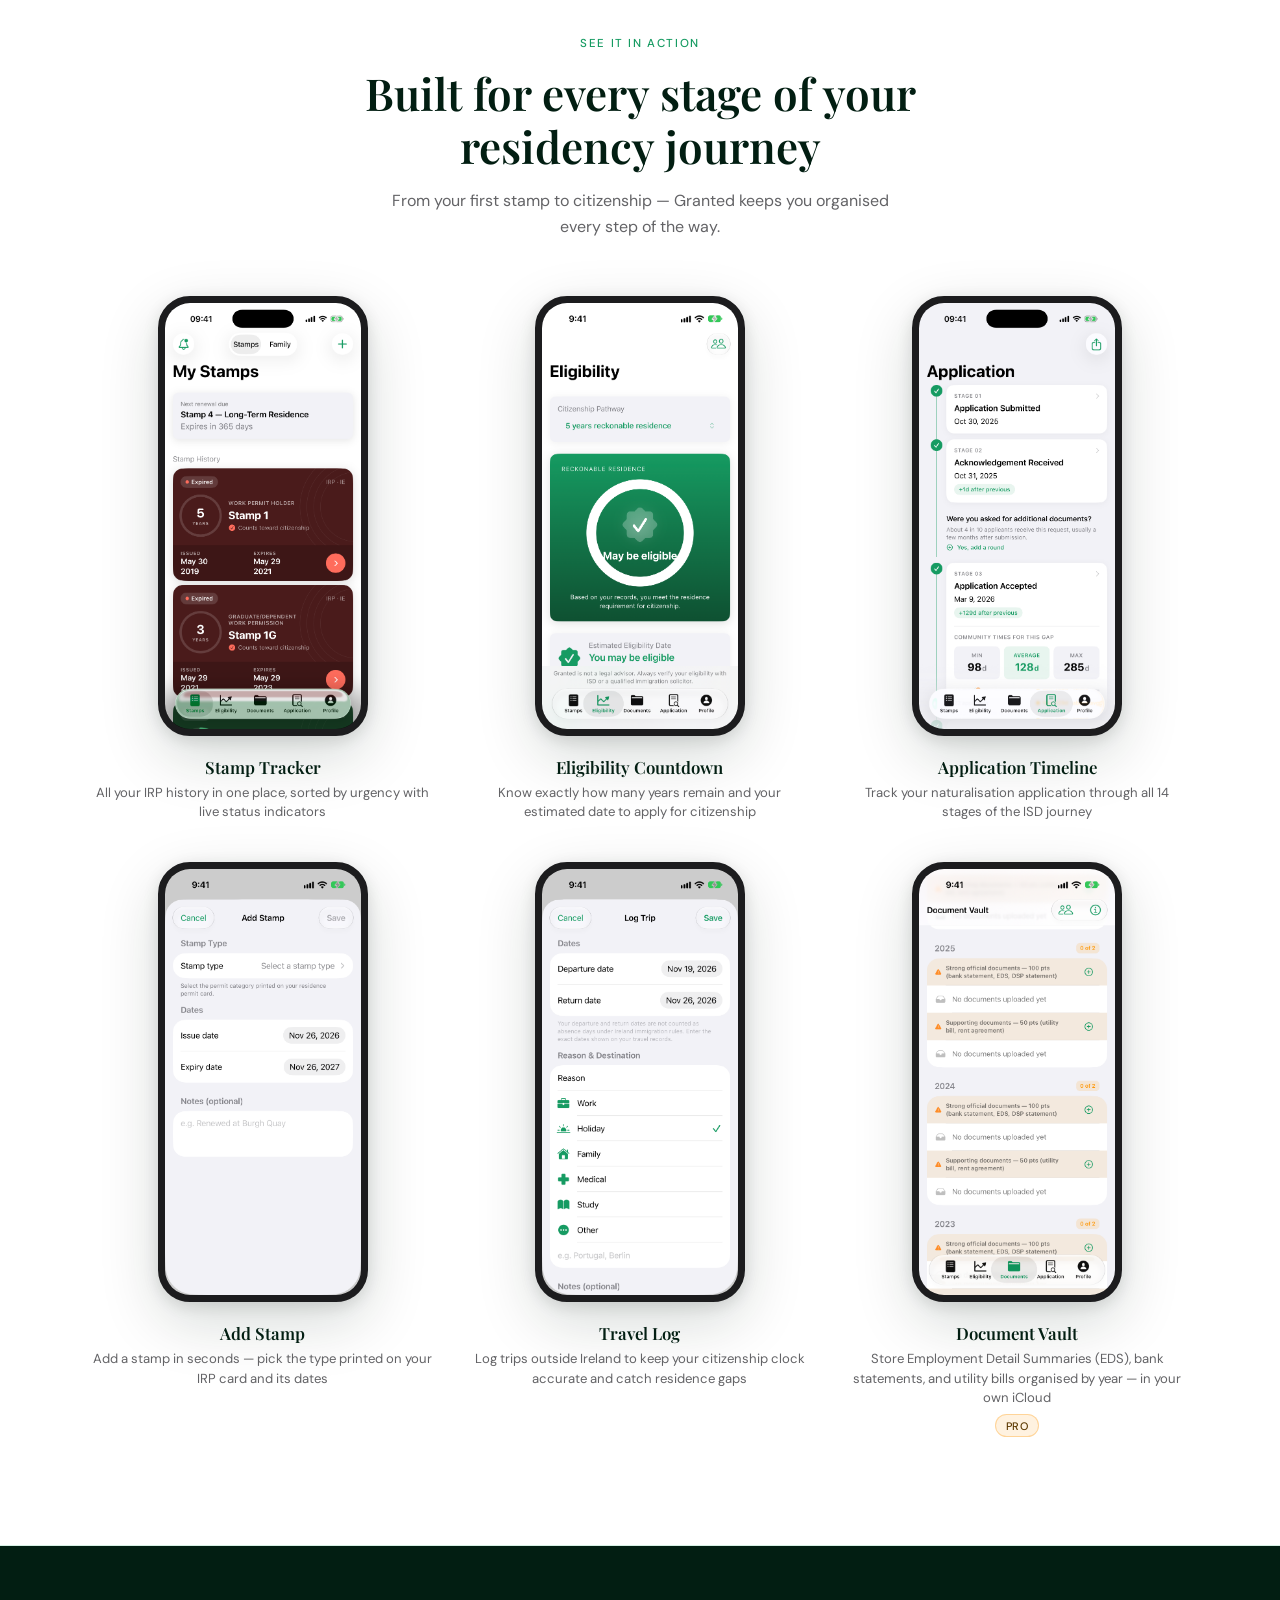
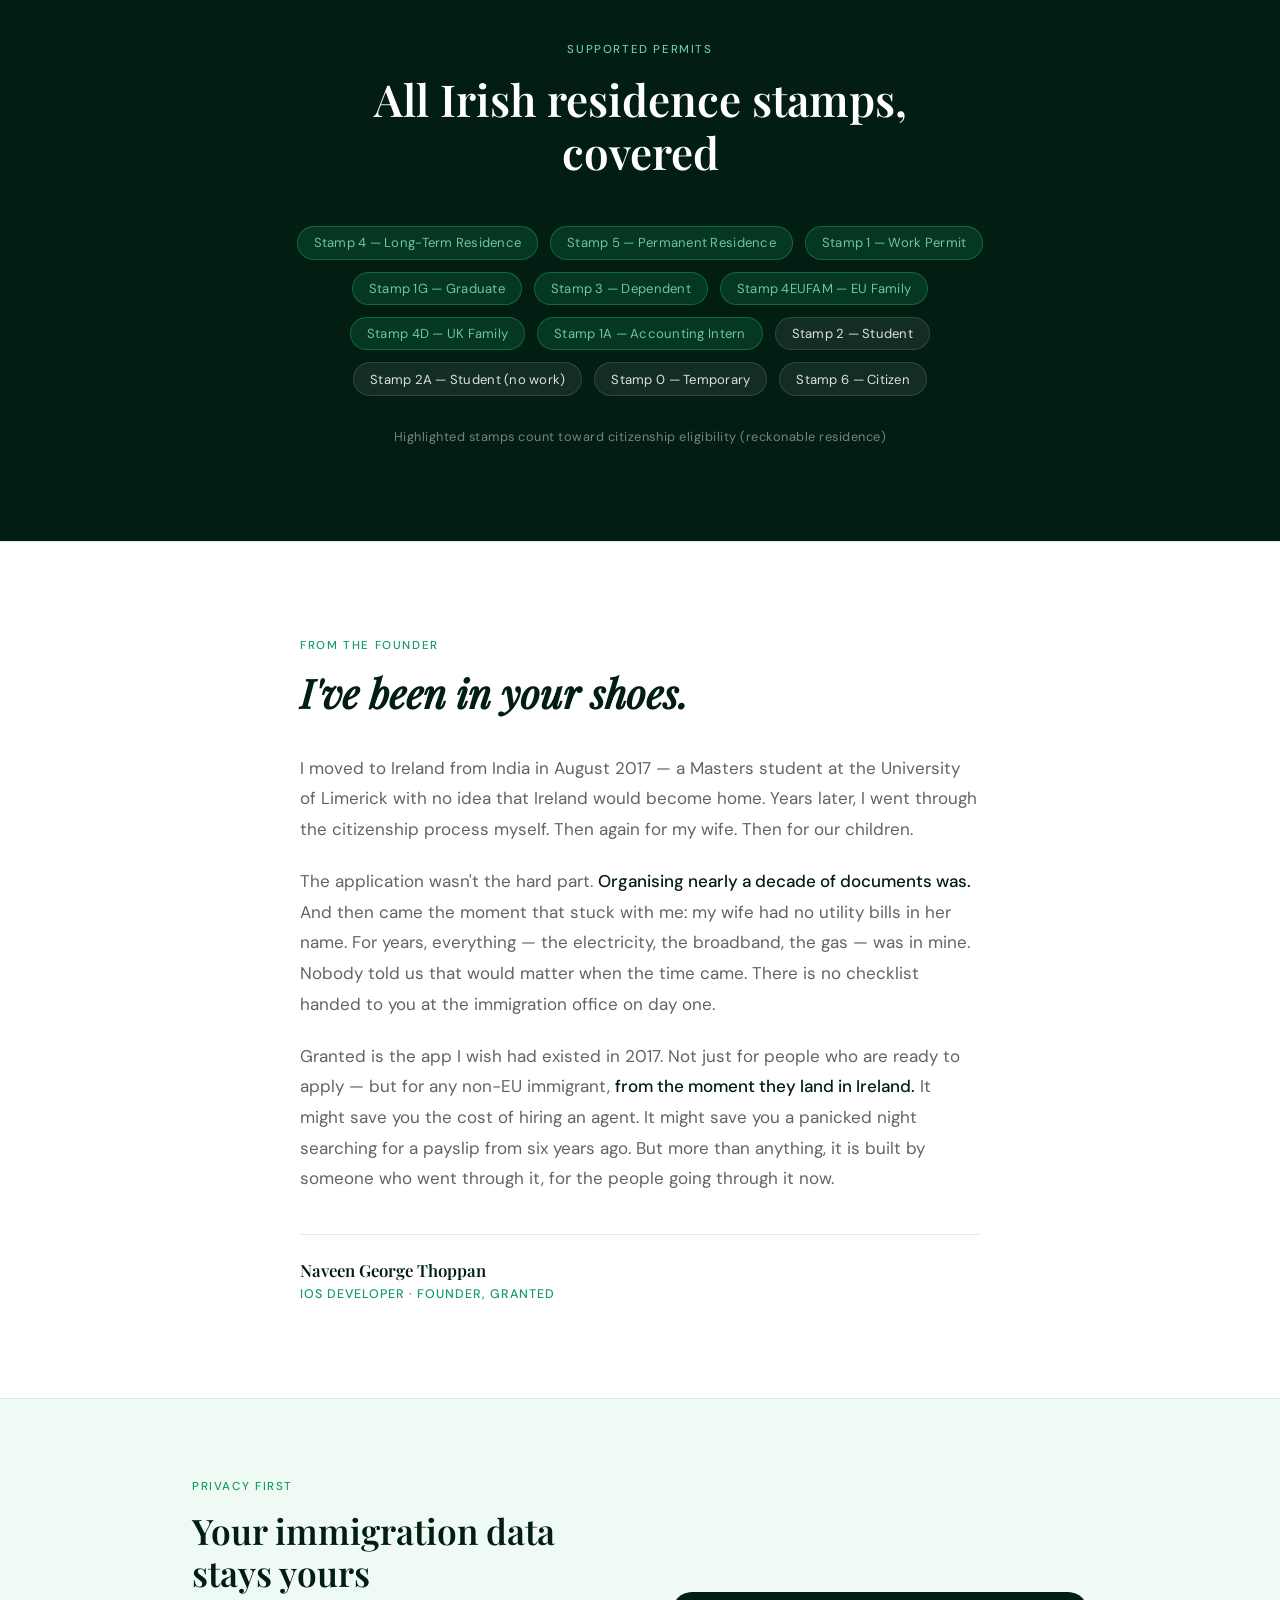
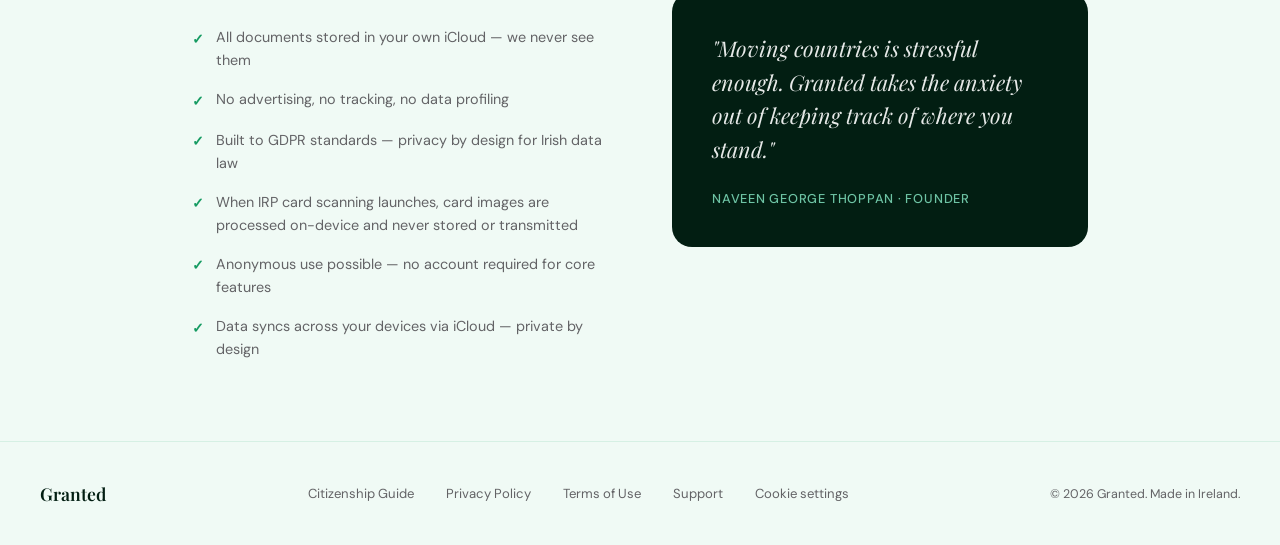
==== commit 7dd25797: "fix: refresh three more gallery screenshots that no longer match the app Audited the rest of the hom" ====
--- a/index.html
+++ b/index.html
@@ -1110,7 +1110,7 @@
 
         <div class="preview-item">
           <div class="preview-phone">
-            <img src="screenshots/02_eligibility.png" alt="Citizenship Eligibility showing 4 years accumulated and estimated eligibility date" loading="lazy" />
+            <img src="screenshots/02_eligibility.png" alt="Citizenship Eligibility showing reckonable residence progress and an estimated eligibility date" loading="lazy" />
           </div>
           <div class="preview-caption">
             <h4>Eligibility Countdown</h4>
